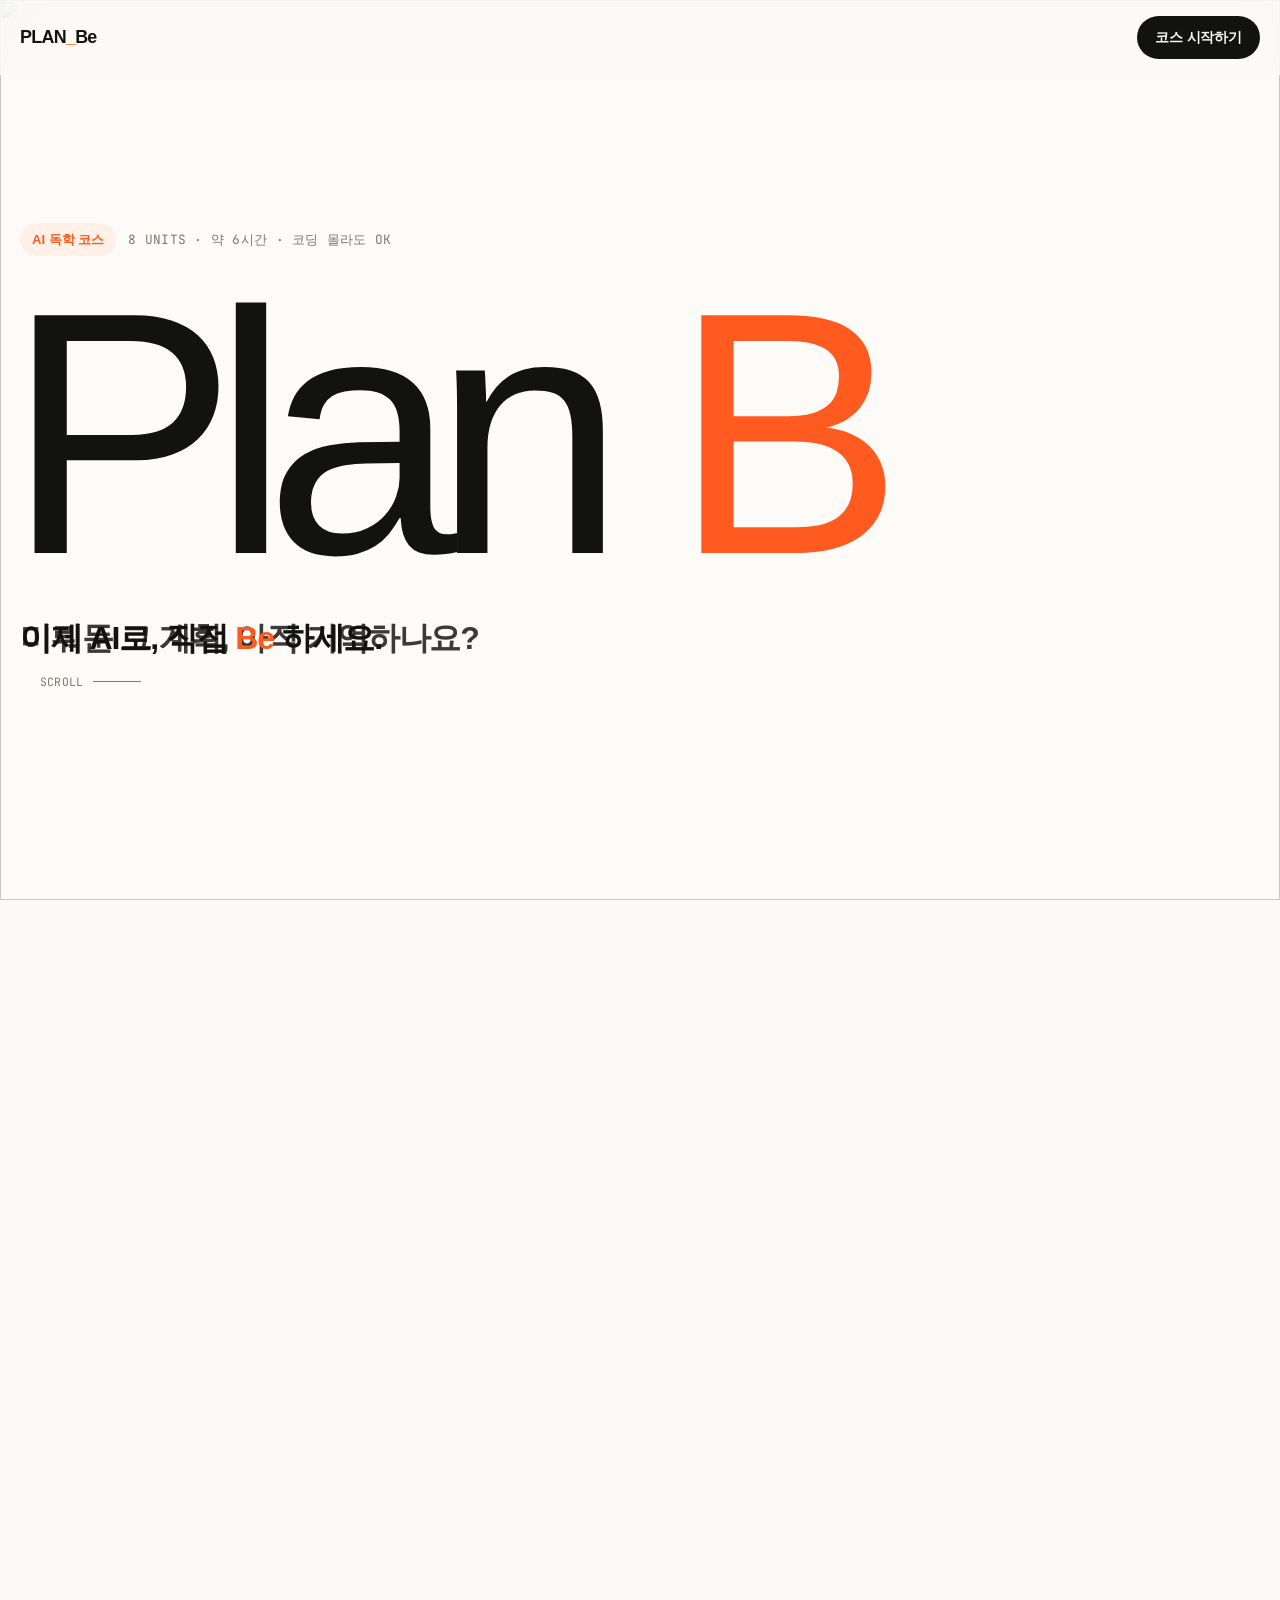
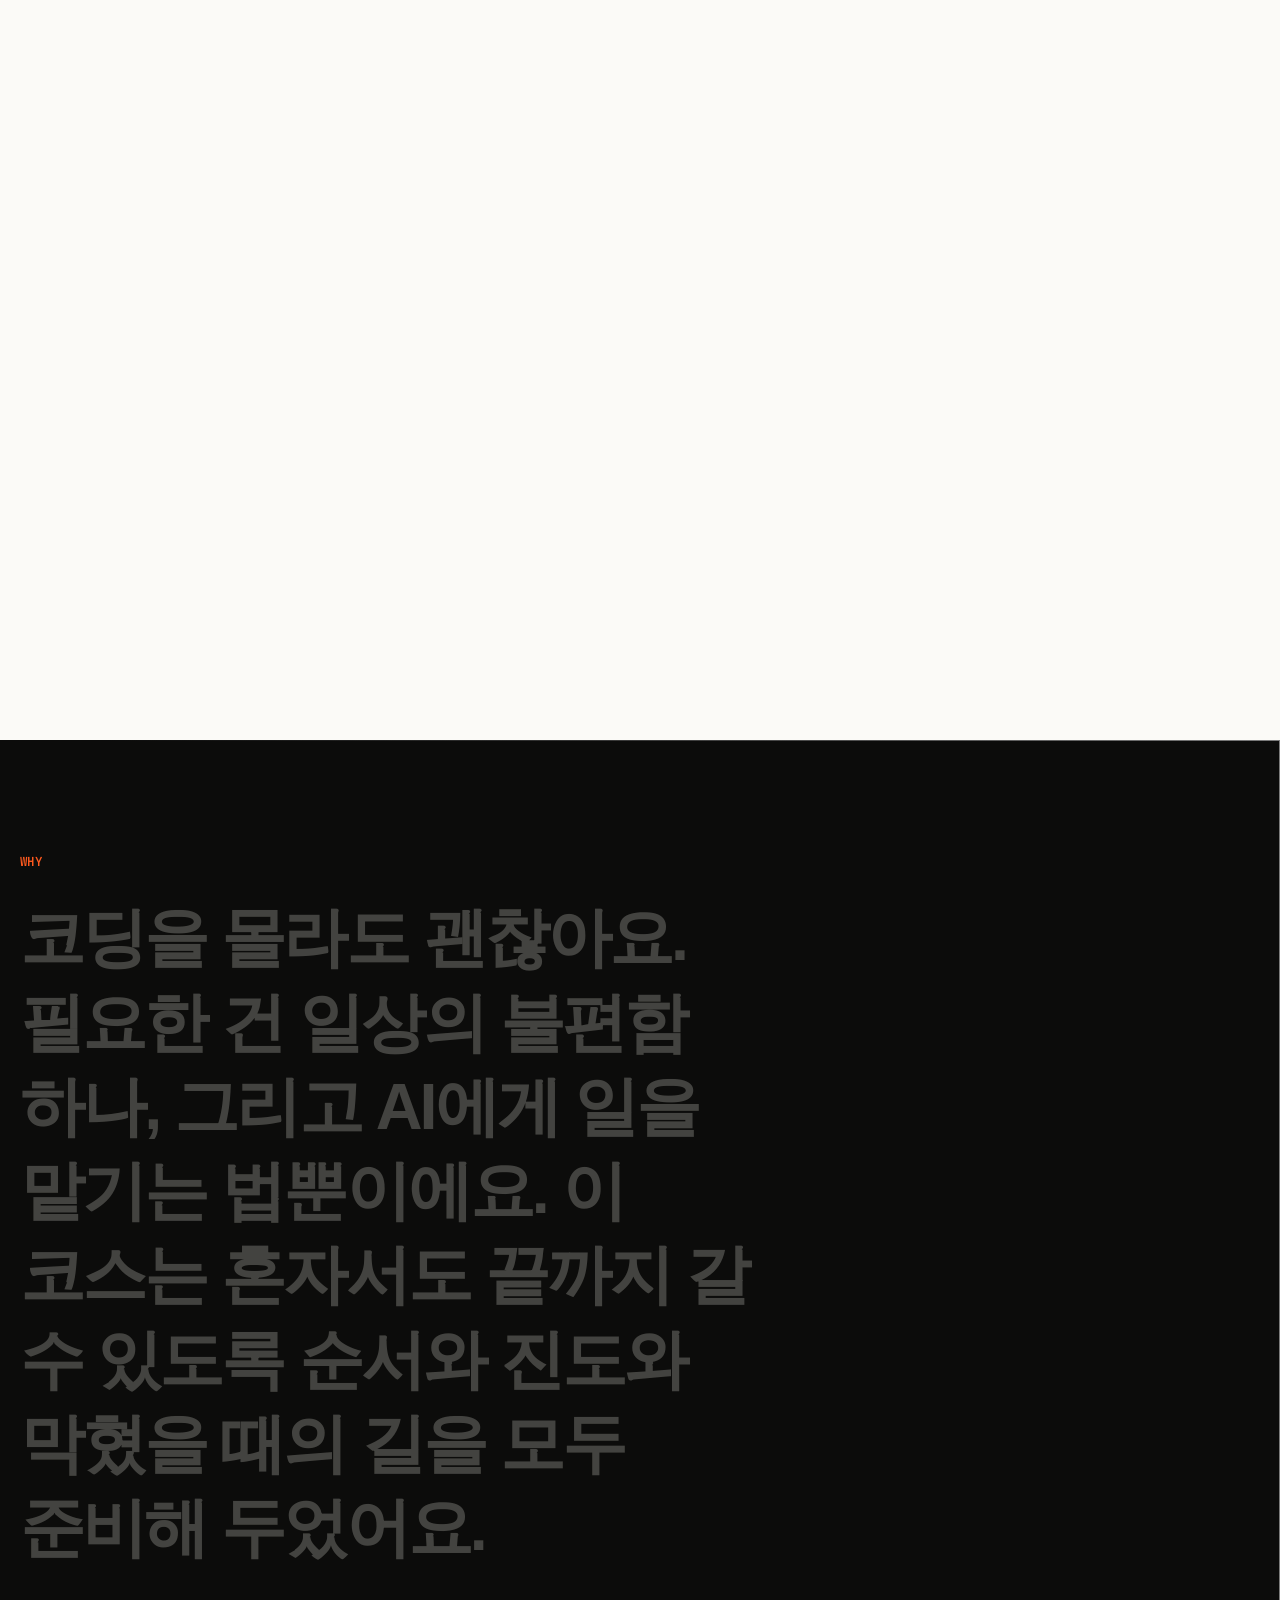
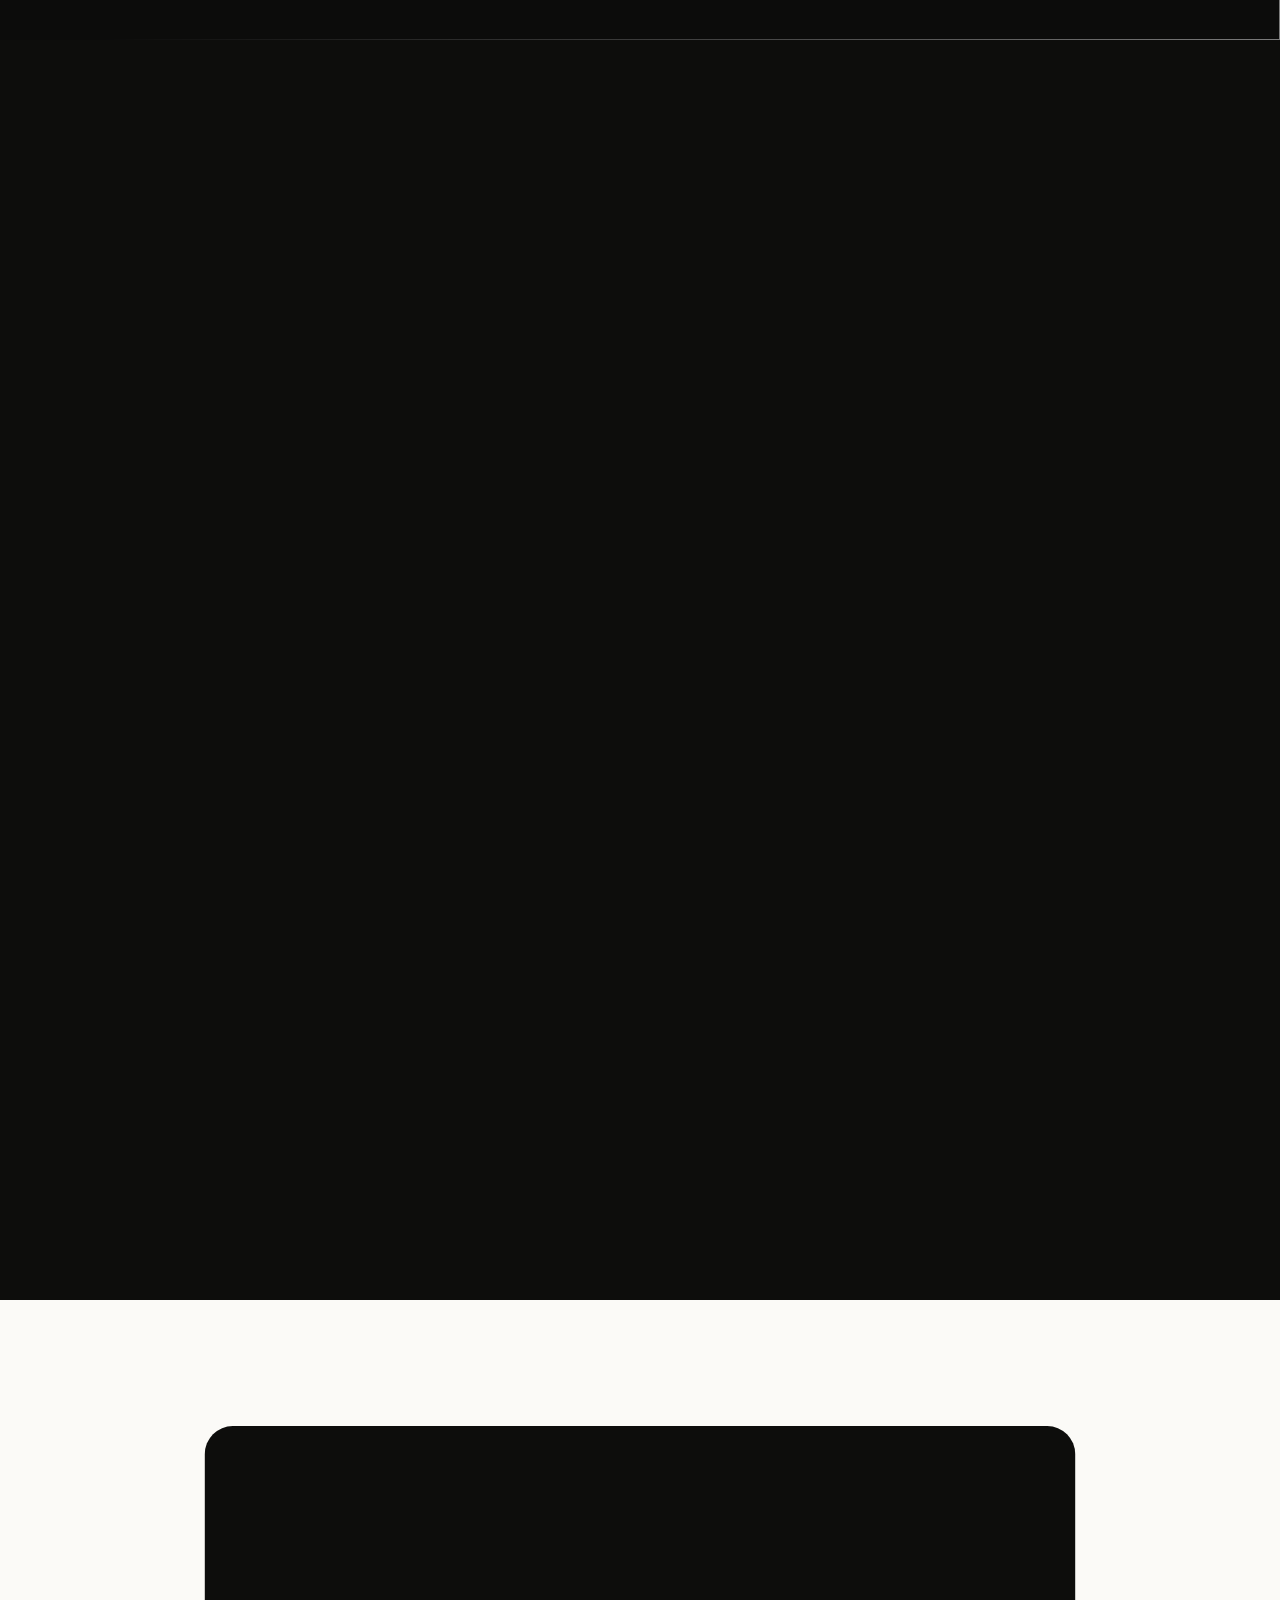
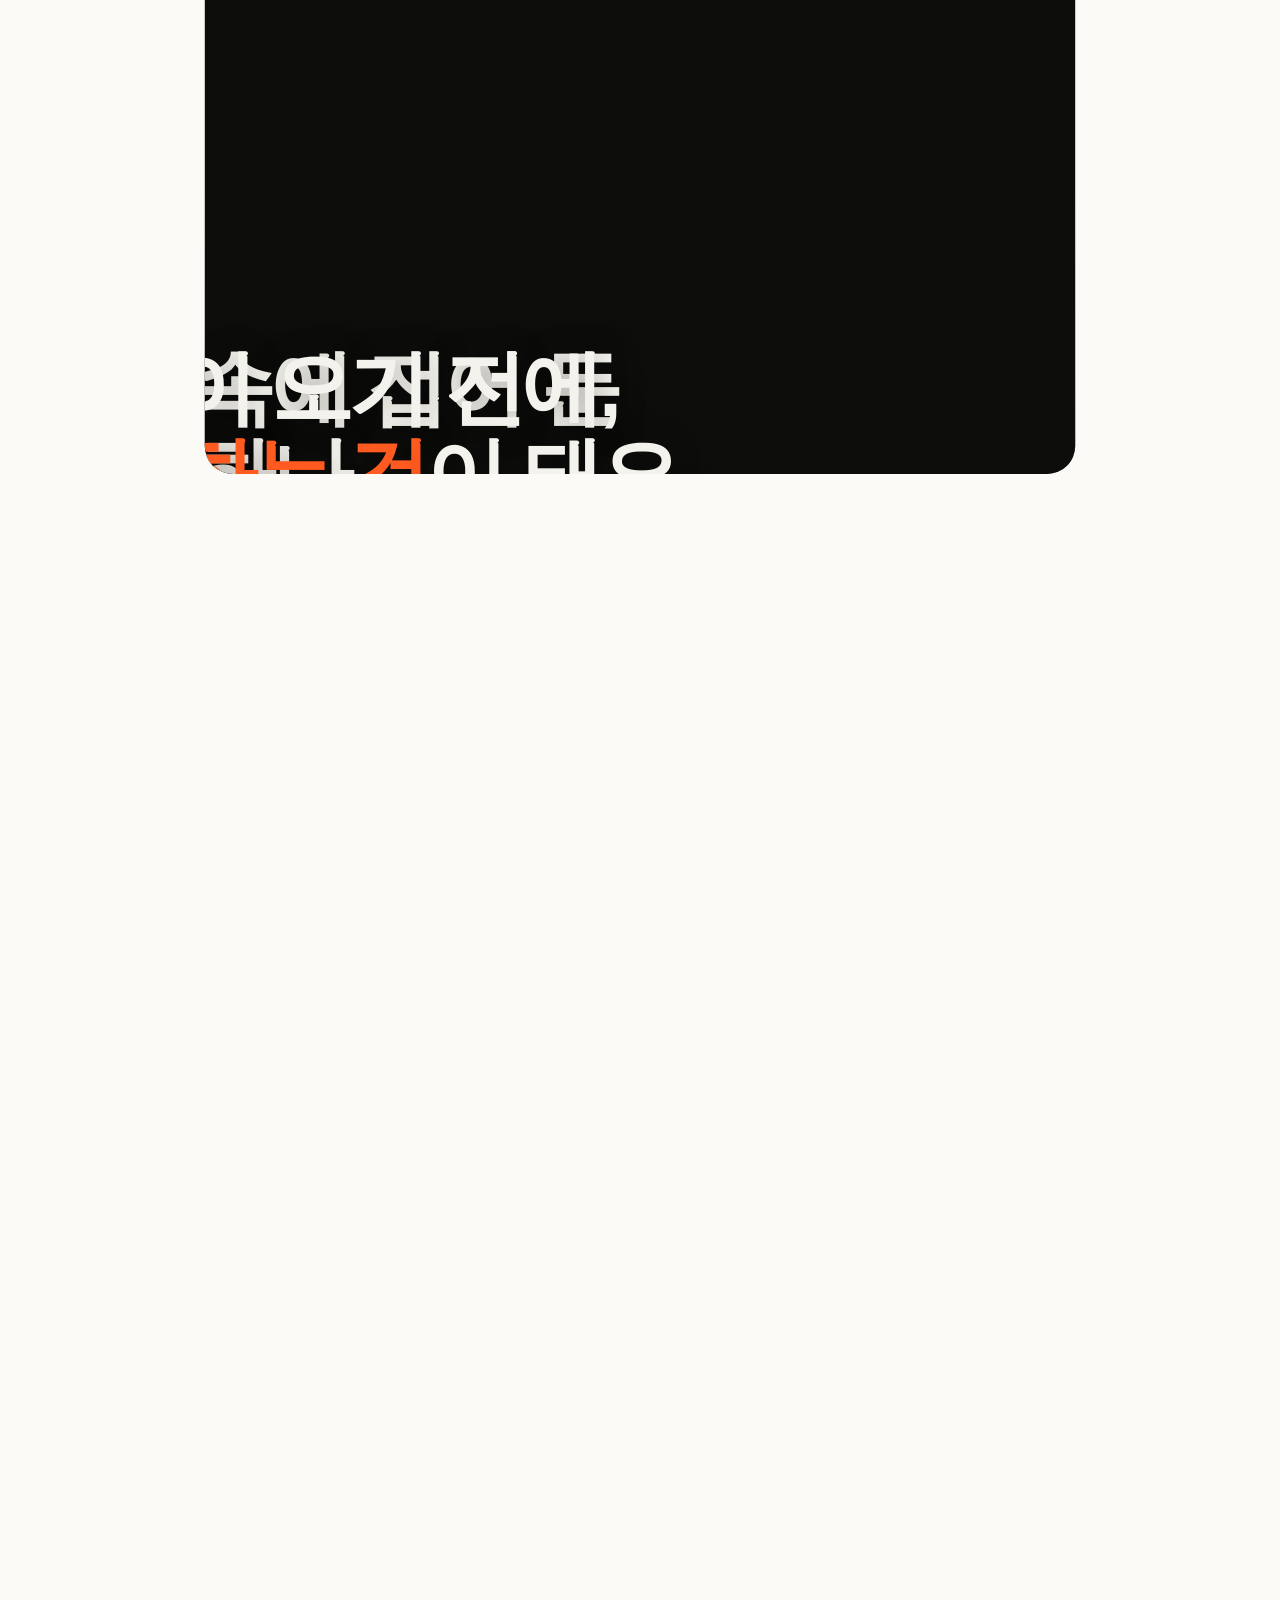
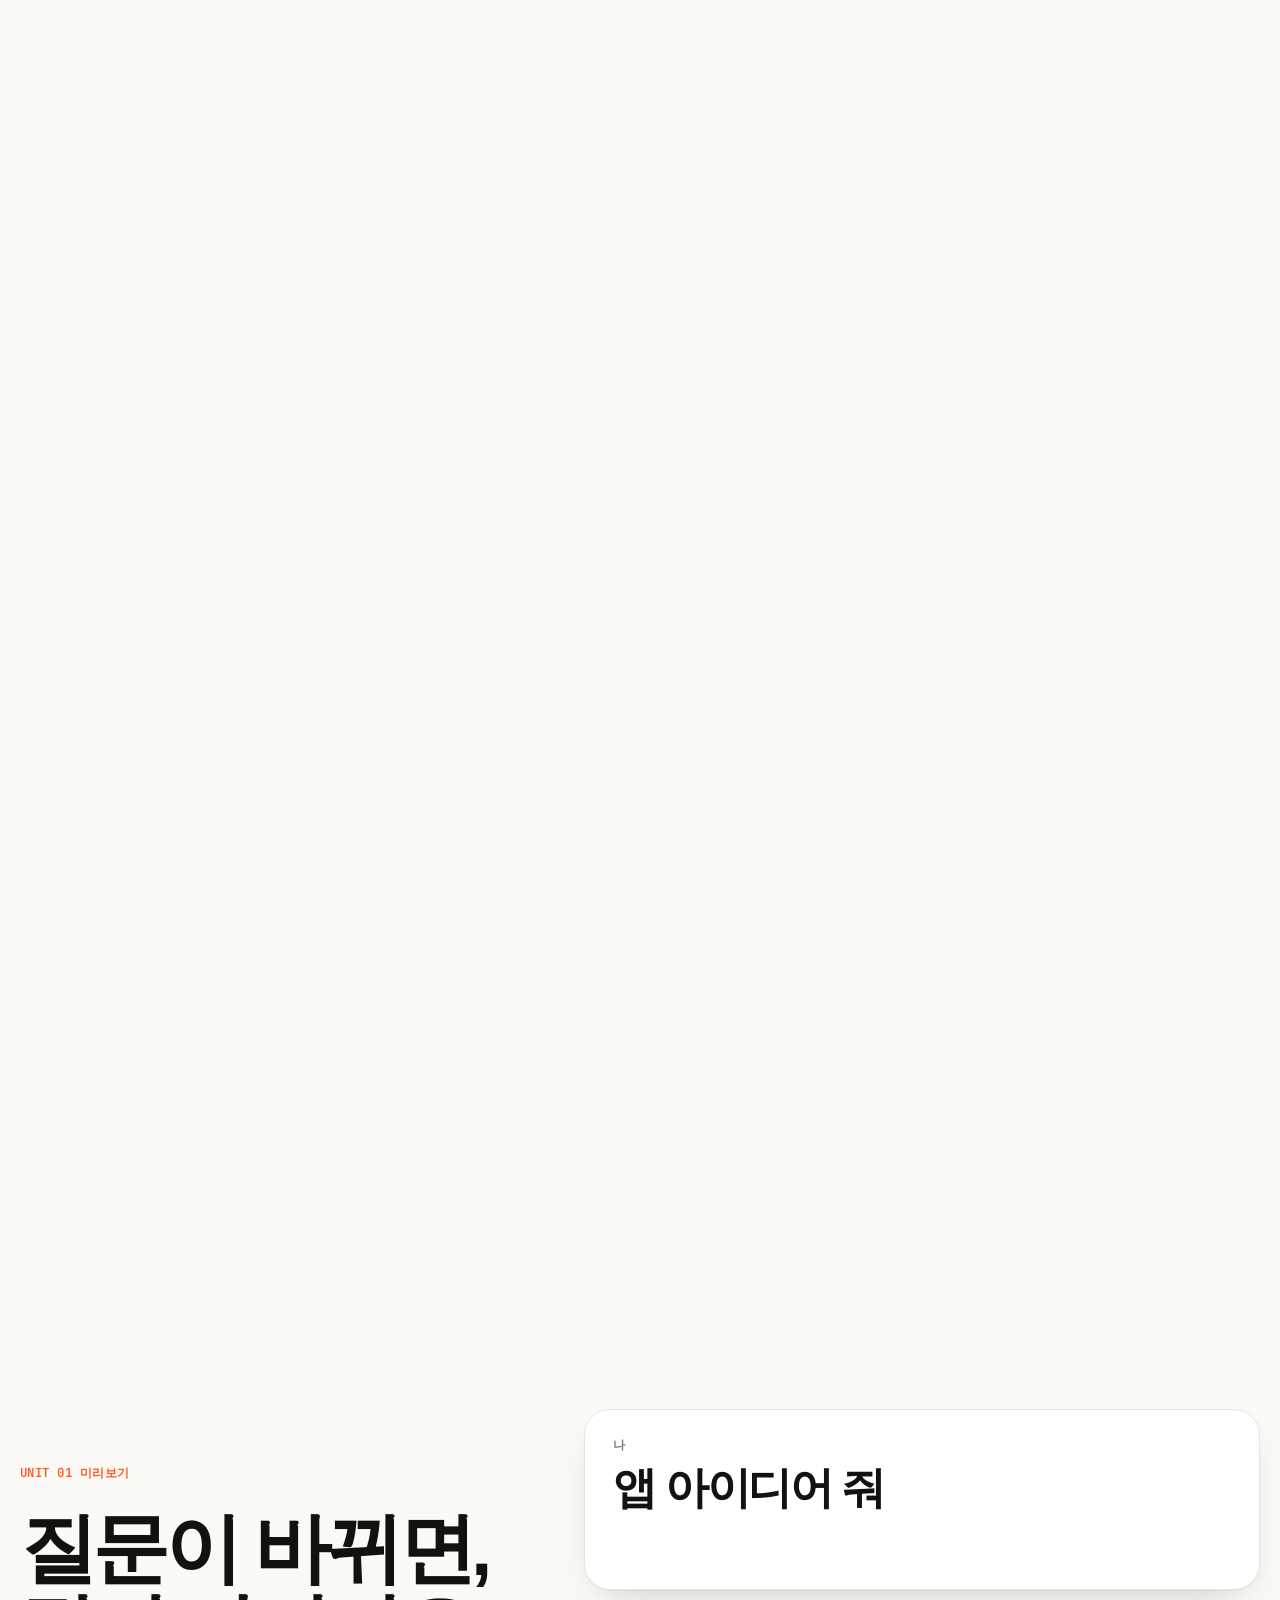
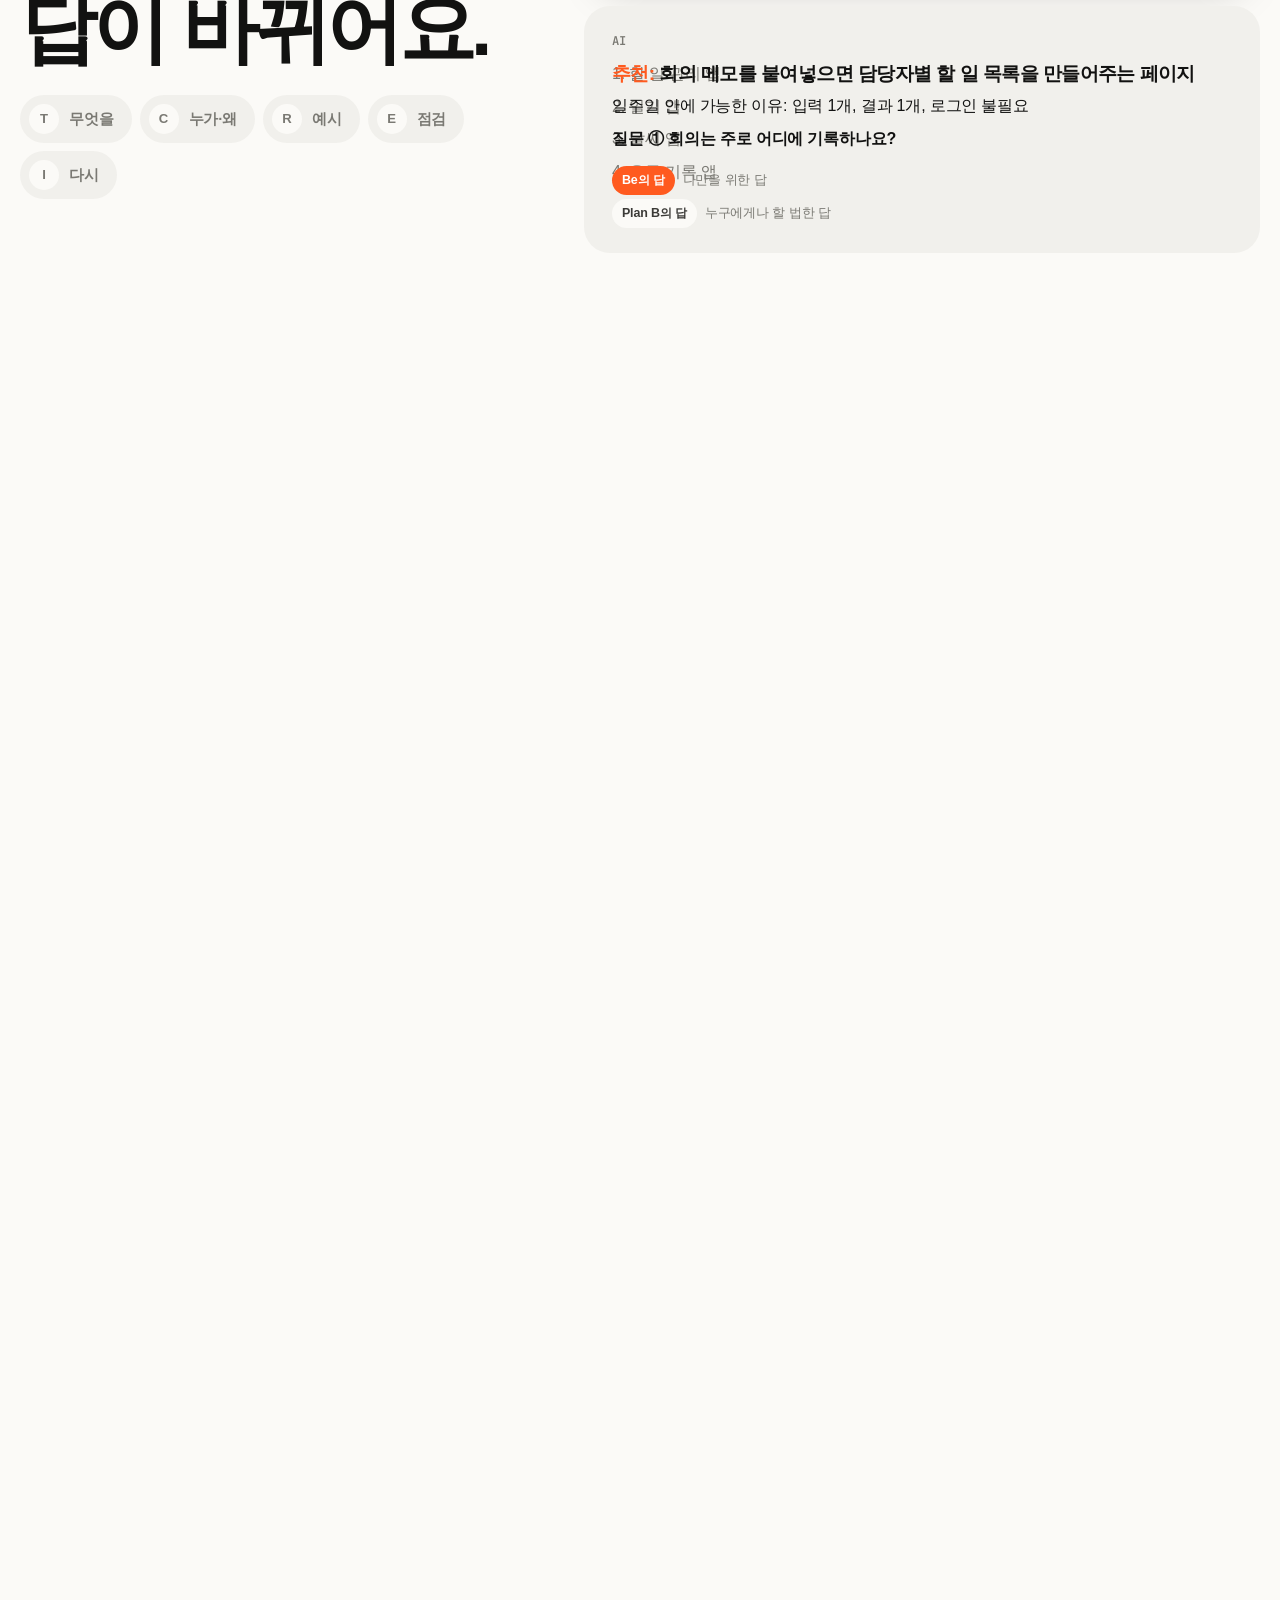
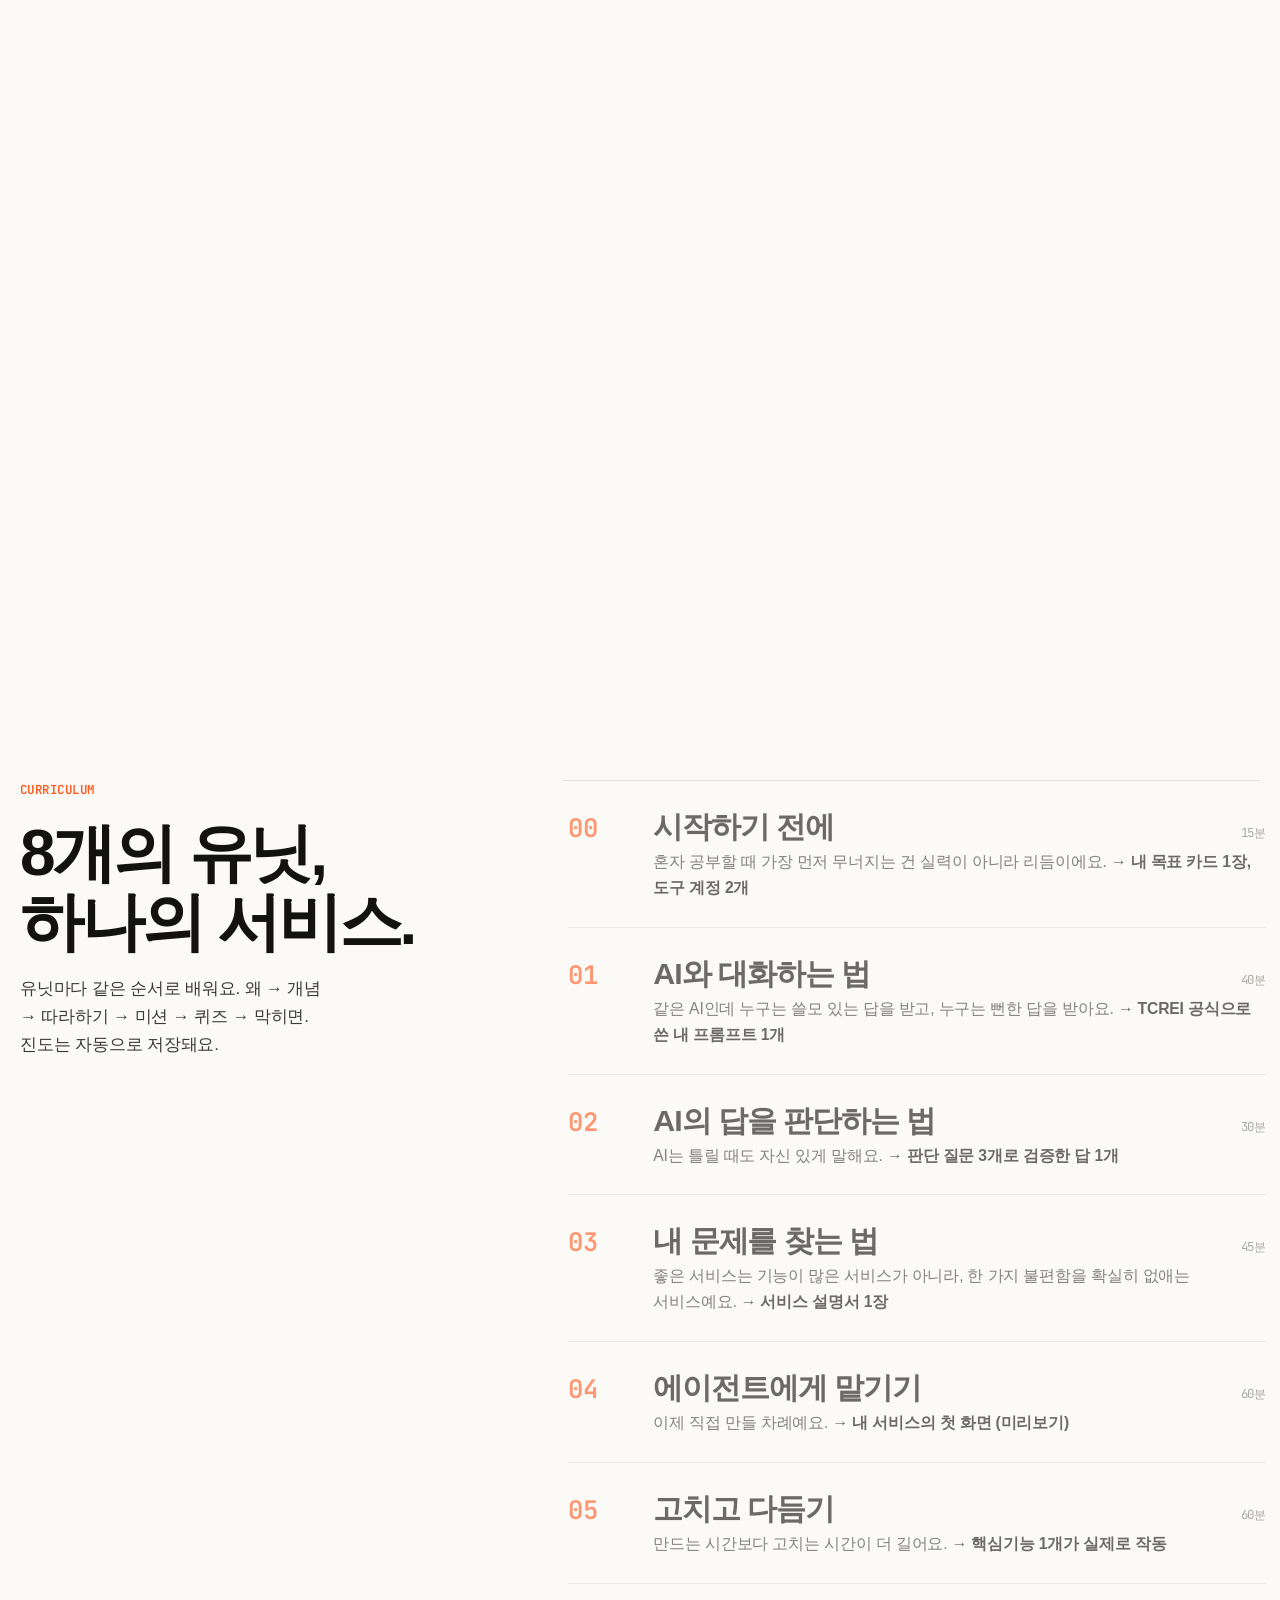
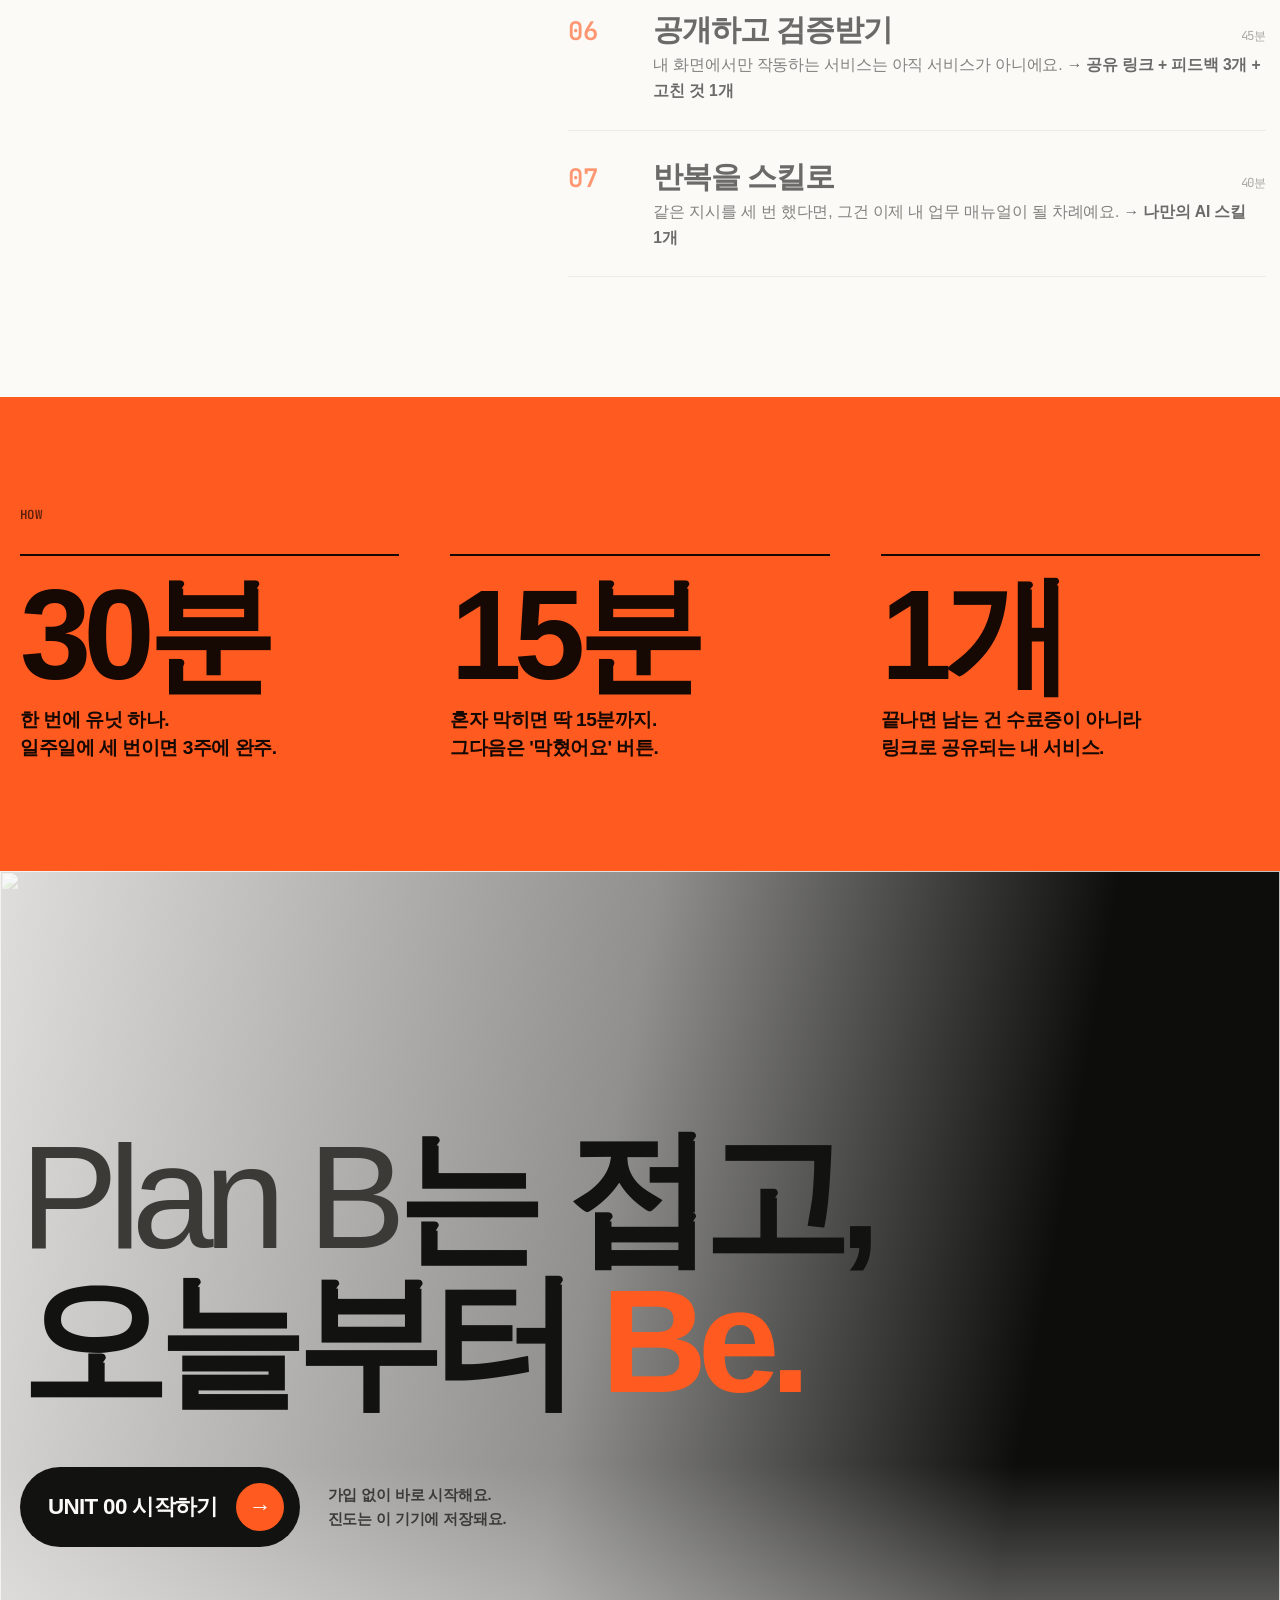
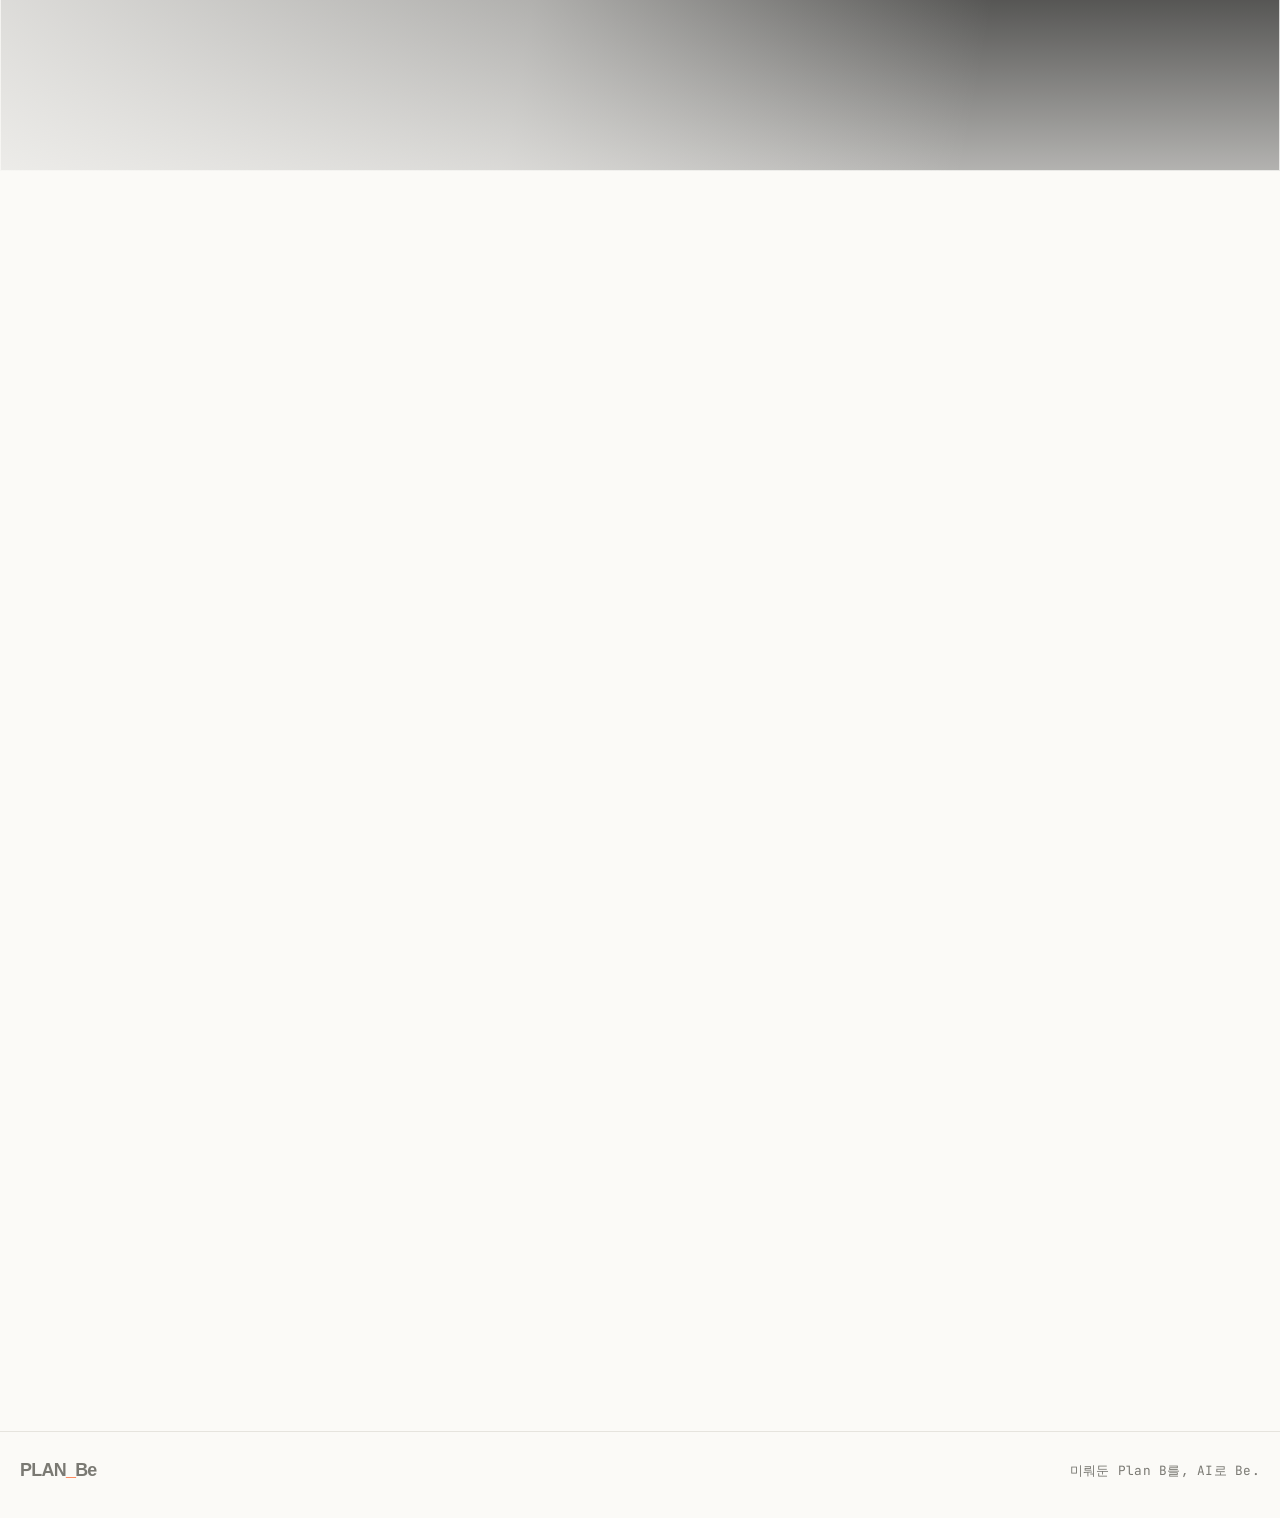
==== site/index.html @ 297bc5ac "Landing: hero film and smooth-scrubbing video encodes - Hero gets a sunlit-wall film that warms as "" ====
<!doctype html>
<html lang="ko">
<head>
<meta charset="utf-8">
<meta name="viewport" content="width=device-width, initial-scale=1, viewport-fit=cover">
<title>PLAN_Be 독학 코스</title>
<meta name="claude:viewport-fit-sides" content="cover">
<meta name="description" content="미뤄둔 Plan B를, AI로 Be. 코딩을 몰라도 혼자서 AI로 작동하는 서비스를 만들어 공개하는 8유닛 독학 코스.">
<link rel="preconnect" href="https://cdn.jsdelivr.net" crossorigin>
<link rel="stylesheet" href="https://cdn.jsdelivr.net/gh/orioncactus/pretendard@v1.3.9/dist/web/variable/pretendardvariable-dynamic-subset.min.css">
<link rel="stylesheet" href="https://fonts.googleapis.com/css2?family=JetBrains+Mono:wght@400;600&display=swap">
<link rel="stylesheet" href="assets/landing.css">
</head>
<body>
<header class="bar" id="bar">
  <a class="logo" href="./">PLAN<span>_</span>Be</a>
  <a class="bar-cta" href="study.html" data-start>코스 시작하기</a>
</header>

<main>
  <!-- 1. Plan B → Be. -->
  <section class="hero" id="hero" data-scene>
    <div class="sticky">
      <div class="film-media" data-film="hero" aria-hidden="true">
        <img class="still still-a" src="https://d8j0ntlcm91z4.cloudfront.net/user_38poQXCKBG2dDaVuvzqMwQnSxN6/hf_20261029_005350_5d41fbd7-090d-47c4-92c9-89b9be2c6464_min.webp" alt="" decoding="async">
        <img class="still still-b" src="https://d8j0ntlcm91z4.cloudfront.net/user_38poQXCKBG2dDaVuvzqMwQnSxN6/hf_20261029_005350_90ce645a-c83b-45b8-a0f5-1790fb15f0b3_min.webp" alt="" decoding="async">
        <video muted playsinline preload="none" data-src="https://d2ol7oe51mr4n9.cloudfront.net/user_38poQXCKBG2dDaVuvzqMwQnSxN6/fc542c03-a69e-42bb-a802-0b0f45f148bd.mp4"></video>
      </div>
      <p class="hero-top"><span class="pill">AI 독학 코스</span><span class="mono">8 UNITS · 약 6시간 · 코딩 몰라도 OK</span></p>
      <h1 class="word" aria-label="Plan B를 Be로">
        <span class="w-plan">Plan&nbsp;</span><span class="w-b">B</span><span class="w-e">e.</span>
      </h1>
      <div class="hero-sub">
        <p class="sub-a">미뤄둔 그 계획, 아직 기억하나요?</p>
        <p class="sub-b">이제 AI로, 직접 <b>Be</b> 하세요.</p>
      </div>
      <p class="scroll-cue mono" aria-hidden="true">SCROLL</p>
    </div>
  </section>

  <!-- 2. 선언 -->
  <section class="manifesto" data-scene data-dark>
    <div class="sticky">
      <div class="film-media" data-film="f1" aria-hidden="true">
        <img class="still still-a" src="https://d8j0ntlcm91z4.cloudfront.net/user_38poQXCKBG2dDaVuvzqMwQnSxN6/hf_20261029_003217_2d0b6795-e4f7-4cc0-960b-87c272775866_min.webp" alt="" loading="lazy" decoding="async">
        <img class="still still-b" src="https://d8j0ntlcm91z4.cloudfront.net/user_38poQXCKBG2dDaVuvzqMwQnSxN6/hf_20261029_003218_ef434244-e9ff-49a5-8490-af916531a15b_min.webp" alt="" loading="lazy" decoding="async">
        <video muted playsinline preload="none" data-src="https://d2ol7oe51mr4n9.cloudfront.net/user_38poQXCKBG2dDaVuvzqMwQnSxN6/3ad95128-05b4-4999-a56f-5a2808bbaa22.mp4"></video>
      </div>
      <p class="label mono">WHY</p>
      <p class="fill" data-fill>코딩을 몰라도 괜찮아요. 필요한 건 일상의 <em>불편함 하나</em>, 그리고 AI에게 <em>일을 맡기는 법</em>뿐이에요. 이 코스는 혼자서도 <em>끝까지</em> 갈 수 있도록 순서와 진도와 막혔을 때의 길을 모두 준비해 두었어요.</p>
    </div>
  </section>

  <!-- 3. 펼치다: 접힌 계획이 아침에 작동하는 것이 됨 -->
  <section class="film" data-scene data-dark>
    <div class="sticky">
      <div class="film-frame">
        <div class="film-media" data-film="f2" aria-hidden="true">
        <img class="still still-a" src="https://d8j0ntlcm91z4.cloudfront.net/user_38poQXCKBG2dDaVuvzqMwQnSxN6/hf_20261029_003219_5f961f80-802e-4ef4-ae50-849f914e50b1_min.webp" alt="" loading="lazy" decoding="async">
        <img class="still still-b" src="https://d8j0ntlcm91z4.cloudfront.net/user_38poQXCKBG2dDaVuvzqMwQnSxN6/hf_20261029_005351_c21e5ba3-98b2-4129-9430-ad81c77da24e_min.webp" alt="" loading="lazy" decoding="async">
        <video muted playsinline preload="none" data-src="https://d2ol7oe51mr4n9.cloudfront.net/user_38poQXCKBG2dDaVuvzqMwQnSxN6/786f1a7e-36ec-4188-a326-bcef69c61e8e.mp4"></video>
      </div>
        <div class="film-caps">
          <p class="cap" data-from="0.14" data-to="0.42">서랍 속에 접어 둔<br>계획 하나.</p>
          <p class="cap" data-from="0.42" data-to="0.7">AI와 함께<br>펼치면,</p>
          <p class="cap" data-from="0.7" data-to="1.01">아침이 오기 전에,<br><b>작동하는 것</b>이 돼요.</p>
        </div>
      </div>
    </div>
  </section>

  <!-- 4. 질문이 바뀌면 답이 바뀐다 -->
  <section class="demo" data-scene>
    <div class="sticky">
      <div class="demo-head">
        <p class="label mono">UNIT 01 미리보기</p>
        <h2>질문이 바뀌면,<br>답이 바뀌어요.</h2>
        <ol class="tcrei" aria-label="TCREI 공식">
          <li data-at="0.08"><b>T</b>무엇을</li>
          <li data-at="0.2"><b>C</b>누가·왜</li>
          <li data-at="0.32"><b>R</b>예시</li>
          <li data-at="0.44"><b>E</b>점검</li>
          <li data-at="0.56"><b>I</b>다시</li>
        </ol>
      </div>
      <div class="demo-cards">
        <div class="chat me">
          <p class="who mono">나</p>
          <p class="line base">앱 아이디어 줘</p>
          <p class="line add" data-at="0.08"><b>T</b> 내 불편함을 해결할 핵심기능 후보 5개를 표로</p>
          <p class="line add" data-at="0.2"><b>C</b> 나는 회의 끝나면 할 일이 헷갈리는 팀장이고, 코딩 없이 혼자 만들어야 해</p>
          <p class="line add" data-at="0.32"><b>R</b> 메모 앱처럼 단순했으면 좋겠어</p>
          <p class="line add" data-at="0.44"><b>E</b> 이 중 일주일 안에 만들 수 있는 건?</p>
          <p class="line add" data-at="0.56"><b>I</b> 가장 작은 1개로 좁히고 나에게 질문 3개를 해줘</p>
        </div>
        <div class="chat ai">
          <p class="who mono">AI</p>
          <div class="ans vague">
            <p>1. 할 일 관리 앱</p><p>2. 일기 앱</p><p>3. 날씨 앱</p><p>4. 운동 기록 앱</p><p class="note"><span>Plan B의 답</span> 누구에게나 할 법한 답</p>
          </div>
          <div class="ans sharp">
            <p><b>추천:</b> 회의 메모를 붙여넣으면 담당자별 할 일 목록을 만들어주는 페이지</p>
            <p>일주일 안에 가능한 이유: 입력 1개, 결과 1개, 로그인 불필요</p>
            <p class="q">질문 ① 회의는 주로 어디에 기록하나요?</p>
            <p class="note"><span>Be의 답</span> 나만을 위한 답</p>
          </div>
        </div>
      </div>
    </div>
  </section>

  <!-- 5. 코스 지도 -->
  <section class="course" id="course">
    <div class="course-head">
      <p class="label mono">CURRICULUM</p>
      <h2>8개의 유닛,<br>하나의 서비스.</h2>
      <p class="course-sub">유닛마다 같은 순서로 배워요. 왜 → 개념 → 따라하기 → 미션 → 퀴즈 → 막히면. 진도는 자동으로 저장돼요.</p>
    </div>
    <ol class="units" id="units"></ol>
  </section>

  <!-- 6. 약속 -->
  <section class="promise">
    <p class="label mono">HOW</p>
    <div class="promise-grid">
      <div><b>30분</b><span>한 번에 유닛 하나.<br>일주일에 세 번이면 3주에 완주.</span></div>
      <div><b>15분</b><span>혼자 막히면 딱 15분까지.<br>그다음은 '막혔어요' 버튼.</span></div>
      <div><b>1개</b><span>끝나면 남는 건 수료증이 아니라<br>링크로 공유되는 내 서비스.</span></div>
    </div>
  </section>

  <!-- 7. 시작: 창밖으로 -->
  <section class="start" data-scene>
    <div class="sticky">
      <div class="film-media" data-film="f3" aria-hidden="true">
        <img class="still still-a" src="https://d8j0ntlcm91z4.cloudfront.net/user_38poQXCKBG2dDaVuvzqMwQnSxN6/hf_20261029_003218_7ef0f810-1100-493f-acc1-47b2776e58fb_min.webp" alt="" loading="lazy" decoding="async">
        <img class="still still-b" src="https://d8j0ntlcm91z4.cloudfront.net/user_38poQXCKBG2dDaVuvzqMwQnSxN6/hf_20261029_003217_f320755e-b623-4604-a92d-474b2e5ea001_min.webp" alt="" loading="lazy" decoding="async">
        <video muted playsinline preload="none" data-src="https://d2ol7oe51mr4n9.cloudfront.net/user_38poQXCKBG2dDaVuvzqMwQnSxN6/f4d8b95f-7588-4827-8c11-b05d677d1141.mp4"></video>
      </div>
      <div class="start-body">
        <h2 class="start-title" aria-label="Plan B는 접고, 오늘부터 Be."><s>Plan B</s>는 접고,<br>오늘부터 <span>Be.</span></h2>
        <div class="start-row">
          <a class="start-btn" href="study.html#u0" data-start-big><span data-start-label>UNIT 00 시작하기</span><i aria-hidden="true">→</i></a>
          <p class="start-note">가입 없이 바로 시작해요.<br>진도는 이 기기에 저장돼요.</p>
        </div>
      </div>
    </div>
  </section>
</main>

<footer class="foot">
  <span class="logo">PLAN<span>_</span>Be</span>
  <span class="mono">미뤄둔 Plan B를, AI로 Be.</span>
</footer>
<script src="assets/content.js"></script>
<script src="assets/landing.js"></script>
</body>
</html>
---- site/assets/landing.css ----
/*
 * 랜딩: "Plan B → Be." 한 장면으로 각인시키는 스크롤 타이포그래피.
 * 레이아웃: 화면에 고정되는 장면 3개(히어로 · 선언 · 질문 데모) → 코스 지도 → 약속 → 시작.
 * 색: 학습 화면과 같은 체계. 포인트는 감귤 오렌지 하나, 장면 사이를 먹색 반전으로 끊음.
 */
:root {
  --bg: #fbfaf7;
  --surface: #ffffff;
  --sunken: #f1f0ec;
  --ink: #121211;
  --ink-2: #3b3a37;
  --muted: #7a7973;
  --line: #e6e4de;
  --ghost: #d9d7d0;
  --accent: #ff5a1f;
  --accent-ink: #ffffff;
  --accent-soft: #fff0e8;
  --font: "Pretendard Variable", Pretendard, -apple-system, BlinkMacSystemFont, "Apple SD Gothic Neo", "Malgun Gothic", "Noto Sans KR", sans-serif;
  --mono: "JetBrains Mono", "SFMono-Regular", Menlo, monospace;
  --film: #0d0d0c;
  --hero-veil: 12%;
  --film-text: #f4f2ec;
  --pad: max(20px, env(safe-area-inset-left, 0px));
  --pad-r: max(20px, env(safe-area-inset-right, 0px));
}
@media (prefers-color-scheme: dark) {
  :root:not([data-theme="light"]) {
    --bg: #0f0f0e;
    --surface: #181817;
    --sunken: #1f1f1d;
    --ink: #f2f1ec;
    --ink-2: #cfcdc6;
    --muted: #8f8d86;
    --line: #2a2a27;
    --ghost: #3a3a36;
    --accent: #ff6a32;
    --accent-ink: #160803;
    --accent-soft: #2b1710;
    --hero-veil: 86%;
    color-scheme: dark;
  }
}
:root[data-theme="dark"] {
  --bg: #0f0f0e;
  --surface: #181817;
  --sunken: #1f1f1d;
  --ink: #f2f1ec;
  --ink-2: #cfcdc6;
  --muted: #8f8d86;
  --line: #2a2a27;
  --ghost: #3a3a36;
  --accent: #ff6a32;
  --accent-ink: #160803;
  --accent-soft: #2b1710;
  --hero-veil: 86%;
  color-scheme: dark;
}

* { box-sizing: border-box; }
html { overflow-x: clip; -webkit-text-size-adjust: 100%; }
body { margin: 0; background: var(--bg); color: var(--ink); font-family: var(--font); font-size: 17px; line-height: 1.65; letter-spacing: -0.01em; word-break: keep-all; overflow-x: clip; -webkit-font-smoothing: antialiased; }
h1, h2, h3, p { margin: 0; }
a { color: inherit; }
:focus-visible { outline: 2px solid var(--accent); outline-offset: 3px; border-radius: 6px; }
::selection { background: var(--accent); color: var(--accent-ink); }
.mono { font-family: var(--mono); letter-spacing: 0.02em; }
.label { font-family: var(--mono); font-size: 0.78rem; font-weight: 600; color: var(--accent); letter-spacing: 0.04em; }

/* 상단 바 */
.bar {
  position: fixed;
  inset: 0 0 auto;
  z-index: 10;
  display: flex;
  align-items: center;
  justify-content: space-between;
  padding: calc(16px + env(safe-area-inset-top, 0px)) var(--pad-r) 16px var(--pad);
  color: var(--ink);
  background: color-mix(in srgb, var(--bg) 84%, transparent);
  -webkit-backdrop-filter: blur(14px);
  backdrop-filter: blur(14px);
  transition: color 0.3s, background 0.3s;
}
.bar.invert { color: var(--bg); background: color-mix(in srgb, var(--ink) 84%, transparent); }
.logo { font-weight: 860; font-size: 1.12rem; letter-spacing: -0.04em; text-decoration: none; }
.logo span { color: var(--accent); }
.bar-cta { font-size: 0.88rem; font-weight: 700; text-decoration: none; padding: 10px 18px; border-radius: 99px; color: var(--bg); background: var(--ink); min-height: 40px; display: inline-flex; align-items: center; transition: transform 0.2s, background 0.3s, color 0.3s; }
.bar.invert .bar-cta { color: var(--ink); background: var(--bg); }
.bar-cta:hover { transform: translateY(-1px); }

/* 장면 공통 */
[data-scene] { position: relative; }
.sticky {
  position: sticky;
  top: 0;
  height: 100vh;
  height: 100svh;
  overflow: hidden;
  display: grid;
  align-content: center;
  padding: 90px var(--pad-r) 48px var(--pad);
}

/* 1. Plan B → Be. */
.hero { height: 260vh; }
.hero .sticky { gap: clamp(20px, 3vw, 36px); }
.hero .sticky > :not(.film-media) { position: relative; z-index: 1; }
.hero .film-media { background: var(--bg); }
.hero .film-media .still, .hero .film-media video { object-position: 68% 50%; }
.hero .film-media::after { content: ""; position: absolute; inset: 0; background: color-mix(in srgb, var(--bg) var(--hero-veil), transparent); }
.hero-top { display: flex; align-items: center; gap: 12px; flex-wrap: wrap; font-size: 0.8rem; color: var(--muted); }
.pill { font-family: var(--font); font-weight: 700; font-size: 0.82rem; padding: 6px 12px; border-radius: 99px; background: var(--accent-soft); color: var(--accent); letter-spacing: 0; }
.word {
  font-weight: calc(300 + var(--weigh, 0) * 600);
  font-size: clamp(6rem, 27vw, 26rem);
  line-height: 0.82;
  letter-spacing: -0.07em;
  white-space: nowrap;
  margin-left: -0.04em;
  display: flex;
  align-items: baseline;
  animation: rise 1.1s cubic-bezier(0.2, 0.8, 0.2, 1) both;
}
@keyframes rise { from { transform: translateY(0.12em); opacity: 0.1; } }
.w-plan {
  position: relative;
  display: inline-block;
  overflow: hidden;
  max-width: calc((1 - var(--collapse, 0)) * 3.2em);
  opacity: calc(1 - var(--collapse, 0) * 0.85);
}
.w-plan::after {
  content: "";
  position: absolute;
  left: 0;
  top: 52%;
  height: 0.07em;
  width: calc(var(--strike, 0) * 82%);
  background: var(--accent);
  border-radius: 99px;
  transform: rotate(-4deg);
  transform-origin: left;
}
.w-b { color: var(--accent); display: inline-block; }
.w-e {
  display: inline-block;
  overflow: hidden;
  max-width: calc(var(--reveal, 0) * 1.6em);
  clip-path: inset(0 calc((1 - var(--reveal, 0)) * 100%) 0 0);
}
.hero-sub { display: grid; font-size: clamp(1.25rem, 2.6vw, 2rem); font-weight: 650; letter-spacing: -0.035em; }
.hero-sub p { grid-area: 1 / 1; }
.sub-a { opacity: calc(1 - var(--collapse, 0) * 1.4); transform: translateY(calc(var(--collapse, 0) * -16px)); color: var(--ink-2); }
.sub-b { opacity: calc(var(--reveal, 0) * 1.3 - 0.3); transform: translateY(calc((1 - var(--reveal, 0)) * 16px)); }
.sub-b b { color: var(--accent); }
.scroll-cue { position: absolute; left: var(--pad); bottom: 28px; font-size: 0.72rem; color: var(--muted); opacity: calc(1 - var(--p, 0) * 4); display: flex; align-items: center; gap: 10px; }
.scroll-cue::after { content: ""; width: 48px; height: 1px; background: currentColor; transform-origin: left; animation: cue 1.8s ease-in-out infinite; }
@keyframes cue { 0% { transform: scaleX(0); } 60% { transform: scaleX(1); } 100% { transform: scaleX(1); opacity: 0; } }
@media (max-width: 600px) { .word { font-size: 30vw; } }

/* 2. 선언 (먹 반전) */
.manifesto { height: 240vh; background: var(--film); color: var(--film-text); }
.manifesto .sticky > :not(.film-media) { position: relative; z-index: 1; }
.manifesto .sticky { gap: 24px; }
.fill {
  max-width: 21ch;
  font-size: clamp(1.9rem, min(5.2vw, 7.2vh), 4.6rem);
  font-weight: 720;
  line-height: 1.3;
  letter-spacing: -0.045em;
}
.fill .w { color: color-mix(in srgb, var(--film-text) 24%, transparent); transition: color 0.2s; }
.fill .w.on { color: var(--film-text); }
.fill em { font-style: normal; }
.fill em .w.on { color: var(--accent); }


/* 스크롤 필름: 스크롤 진행률 = 영상 재생 위치. 영상 전에는 시작·끝 사진을 겹쳐 보여 줌 */
.film-media { position: absolute; inset: 0; overflow: hidden; background: var(--film); }
.film-media .still, .film-media video { position: absolute; inset: 0; width: 100%; height: 100%; object-fit: cover; }
.film-media .still-b { opacity: var(--fp, 0); }
.film-media video { opacity: 0; transition: opacity 0.6s; }
.film-media.ready video { opacity: 1; }
.manifesto .film-media { opacity: 0.62; }
.manifesto .film-media::after { content: ""; position: absolute; inset: 0; background: linear-gradient(90deg, var(--film) 8%, color-mix(in srgb, var(--film) 55%, transparent) 52%, transparent 100%); }
@media (max-width: 760px) { .manifesto .film-media::after { background: color-mix(in srgb, var(--film) 62%, transparent); } }

/* 펼치다: 작은 카드가 화면을 채움 */
.film { height: 340vh; background: var(--bg); }
.film .sticky { padding: 0; display: block; }
.film-frame { position: absolute; inset: 0; clip-path: inset(var(--inset-y, 14%) var(--inset-x, 16%) round var(--round, 28px)); }
.film-frame .film-media { transform: scale(var(--zoom, 1.08)); }
.film-frame::after { content: ""; position: absolute; inset: 0; background: linear-gradient(0deg, color-mix(in srgb, var(--film) 72%, transparent) 0%, transparent 46%); pointer-events: none; }
.film-caps { position: absolute; left: var(--pad); right: var(--pad-r); bottom: clamp(40px, 9vh, 96px); z-index: 1; display: grid; color: var(--film-text); }
.cap { grid-area: 1 / 1; font-size: clamp(2.2rem, 6.4vw, 6rem); font-weight: 820; line-height: 1.06; letter-spacing: -0.055em; opacity: 0; transform: translateY(24px); transition: opacity 0.5s, transform 0.6s cubic-bezier(0.2, 0.8, 0.2, 1); text-shadow: 0 2px 30px rgba(0, 0, 0, 0.35); }
.cap.on { opacity: 1; transform: none; }
.cap b { color: var(--accent); font-weight: inherit; }

/* 3. 질문 데모 */
.demo { height: 300vh; }
.demo .sticky { grid-template-columns: minmax(0, 0.85fr) minmax(0, 1.15fr); gap: clamp(28px, 5vw, 88px); align-items: center; }
.demo-head { display: grid; gap: 26px; }
.demo-head h2 { font-size: clamp(2.2rem, min(6vw, 9vh), 5.6rem); font-weight: 840; line-height: 1.04; letter-spacing: -0.06em; }
.tcrei { list-style: none; margin: 0; padding: 0; display: flex; gap: 8px; flex-wrap: wrap; }
.tcrei li { display: inline-flex; align-items: center; gap: 10px; padding: 9px 18px 9px 9px; border-radius: 99px; background: var(--sunken); color: var(--muted); font-weight: 680; font-size: clamp(0.92rem, 1.1vw, 1.08rem); transition: background 0.3s, color 0.3s, transform 0.3s; }
.tcrei b { width: 30px; height: 30px; border-radius: 50%; display: grid; place-items: center; background: var(--bg); font-size: 0.82rem; }
.tcrei li.on { background: var(--ink); color: var(--bg); transform: translateY(-2px); }
.tcrei li.on b { background: var(--accent); color: var(--accent-ink); }
.demo-cards { display: grid; gap: 16px; font-size: clamp(1rem, 1.25vw, 1.22rem); }
.chat { border-radius: 26px; padding: clamp(18px, 2vw, 30px) clamp(20px, 2.2vw, 34px); display: grid; gap: 10px; }
.chat .who { font-size: 0.76rem; font-weight: 600; color: var(--muted); }
.chat.me { background: var(--surface); border: 1px solid var(--line); box-shadow: 0 1px 2px rgba(0, 0, 0, 0.04), 0 16px 40px -20px rgba(0, 0, 0, 0.25); }
.chat.me .base { font-size: clamp(1.8rem, 3.4vw, 3rem); font-weight: 800; letter-spacing: -0.05em; line-height: 1.1; transition: color 0.35s, font-size 0.45s cubic-bezier(0.2, 0.8, 0.2, 1); }
.demo.started .chat.me .base { color: var(--muted); text-decoration: line-through; text-decoration-color: var(--accent); text-decoration-thickness: 2px; font-weight: 600; font-size: 1em; letter-spacing: -0.02em; }
.line.add { max-height: 0; opacity: 0; overflow: hidden; transform: translateY(8px); transition: max-height 0.45s, opacity 0.35s, transform 0.35s; font-weight: 650; letter-spacing: -0.02em; line-height: 1.45; }
.line.add.on { max-height: 5em; opacity: 1; transform: none; }
.line.add b { display: inline-grid; place-items: center; width: 1.45em; height: 1.45em; border-radius: 7px; background: var(--accent); color: var(--accent-ink); font-size: 0.75rem; margin-right: 8px; vertical-align: 1px; }
.chat.ai { background: var(--sunken); }
.chat.ai .who { grid-area: 1 / 1; }
.ans { grid-area: 2 / 1; display: grid; gap: 6px; align-content: start; transition: opacity 0.4s, transform 0.4s; }
.ans .note { font-size: 0.84rem; color: var(--muted); margin-top: 8px; display: flex; align-items: center; gap: 8px; flex-wrap: wrap; }
.ans .note span { font-weight: 800; font-size: 0.78rem; padding: 4px 10px; border-radius: 99px; background: var(--bg); color: var(--ink-2); }
.ans.sharp .note span { background: var(--accent); color: var(--accent-ink); }
.ans.vague { color: var(--muted); }
.ans.sharp { opacity: 0; transform: translateY(8px); }
.ans.sharp p:first-child { font-size: 1.2em; font-weight: 750; letter-spacing: -0.03em; line-height: 1.35; }
.ans.sharp b { color: var(--accent); }
.ans.sharp .q { font-weight: 700; }
.demo.sharp .ans.vague { opacity: 0; transform: translateY(-8px); }
.demo.sharp .ans.sharp { opacity: 1; transform: none; }
@media (max-width: 860px) {
  .demo { height: 360vh; }
  .demo .sticky { grid-template-columns: 1fr; align-content: start; padding-top: 84px; gap: 18px; }
  .demo-head { gap: 14px; }
  .demo-head h2 br { display: none; }
  .demo-head h2 { font-size: clamp(1.9rem, 8vw, 2.6rem); }
  .tcrei li { padding: 6px 12px 6px 6px; font-size: 0.86rem; }
  .tcrei b { width: 26px; height: 26px; }
  .demo-cards { font-size: 0.95rem; gap: 12px; }
  .chat { padding: 14px 16px; border-radius: 20px; gap: 6px; }
  .chat.me .base { font-size: 1.6rem; }
}

/* 4. 코스 지도 */
.course { display: grid; grid-template-columns: minmax(0, 0.8fr) minmax(0, 1.2fr); gap: clamp(28px, 6vw, 96px); padding: 120px var(--pad-r) 120px var(--pad); }
.course-head { position: sticky; top: 110px; align-self: start; display: grid; gap: 18px; }
.course-head h2 { font-size: clamp(2.2rem, 5vw, 4.2rem); font-weight: 830; line-height: 1.08; letter-spacing: -0.05em; }
.course-sub { color: var(--ink-2); max-width: 32ch; }
.units { list-style: none; margin: 0; padding: 0; display: grid; border-top: 1px solid var(--line); }
.unit {
  display: grid;
  grid-template-columns: 4.2rem minmax(0, 1fr) auto;
  gap: 4px 18px;
  align-items: baseline;
  padding: 26px 0;
  border-bottom: 1px solid var(--line);
  text-decoration: none;
  opacity: calc(0.62 + var(--f, 1) * 0.38);
  transform: translateX(calc((1 - var(--f, 1)) * 6px));
}
.unit .no { font-family: var(--mono); font-size: 1.6rem; font-weight: 600; color: var(--accent); letter-spacing: -0.02em; grid-row: span 2; }
.unit h3 { font-size: clamp(1.3rem, 2.4vw, 1.9rem); font-weight: 780; letter-spacing: -0.035em; line-height: 1.25; transition: color 0.2s; }
.unit .min { font-family: var(--mono); font-size: 0.78rem; color: var(--muted); white-space: nowrap; }
.unit p { grid-column: 2 / -1; color: var(--ink-2); font-size: 0.98rem; }
.unit p b { color: var(--ink); font-weight: 700; }
.unit:hover h3 { color: var(--accent); }
@media (max-width: 860px) {
  .course { grid-template-columns: 1fr; padding-top: 88px; }
  .course-head { position: static; }
  .unit { grid-template-columns: 3rem minmax(0, 1fr) auto; padding: 20px 0; }
  .unit .no { font-size: 1.15rem; }
}

/* 5. 약속 */
.promise { padding: clamp(80px, 12vh, 140px) var(--pad-r) clamp(80px, 12vh, 140px) var(--pad); background: var(--accent); color: #160803; display: grid; gap: 28px; }
.promise .label { color: #160803; opacity: 0.7; }
.promise-grid { display: grid; grid-template-columns: repeat(3, minmax(0, 1fr)); gap: clamp(20px, 4vw, 60px); }
.promise-grid div { display: grid; gap: 10px; align-content: start; border-top: 2px solid #160803; padding-top: 18px; }
.promise-grid b { font-size: clamp(3.4rem, 10vw, 9rem); font-weight: 860; line-height: 0.95; letter-spacing: -0.06em; }
.promise-grid span { font-weight: 650; font-size: clamp(1.05rem, 1.5vw, 1.4rem); line-height: 1.5; letter-spacing: -0.025em; }
@media (max-width: 760px) { .promise-grid { grid-template-columns: 1fr; } }

/* 6. 시작 */
.start { height: 240vh; }
.start .sticky { padding: 0; display: block; }
.start .film-media::after { content: ""; position: absolute; inset: 0; background: linear-gradient(100deg, color-mix(in srgb, var(--bg) 88%, transparent) 0%, color-mix(in srgb, var(--bg) 55%, transparent) 46%, transparent 78%), linear-gradient(0deg, color-mix(in srgb, var(--bg) 70%, transparent) 0%, transparent 34%); }
.start-body { position: relative; z-index: 1; height: 100%; display: grid; align-content: center; gap: clamp(32px, 6vh, 64px); padding: 110px var(--pad-r) 80px var(--pad); }
@media (max-width: 760px) { .start .film-media::after { background: linear-gradient(180deg, color-mix(in srgb, var(--bg) 86%, transparent) 0%, color-mix(in srgb, var(--bg) 60%, transparent) 55%, color-mix(in srgb, var(--bg) 80%, transparent) 100%); } }
.start-title { font-size: clamp(3rem, 11.5vw, 13rem); font-weight: 860; line-height: 0.98; letter-spacing: -0.065em; }
.start-title span { color: var(--accent); }
.start-title s { text-decoration: none; position: relative; color: var(--ink-2); font-weight: 300; }
.start-title s::after { content: ""; position: absolute; left: -0.02em; right: -0.02em; top: 54%; height: 0.07em; border-radius: 99px; background: var(--accent); transform: rotate(-4deg) scaleX(var(--s-strike, 0)); transform-origin: left; transition: transform 0.9s cubic-bezier(0.65, 0, 0.35, 1) 0.2s; }
.start.seen .start-title s::after { --s-strike: 1; }
.start-row { display: flex; align-items: center; gap: 20px 28px; flex-wrap: wrap; }
.start-btn {
  flex: none;
  display: inline-flex;
  align-items: center;
  gap: 18px;
  padding: 16px 16px 16px 28px;
  border-radius: 99px;
  background: var(--ink);
  color: var(--bg);
  font-size: clamp(1.1rem, 2vw, 1.4rem);
  font-weight: 760;
  text-decoration: none;
  letter-spacing: -0.03em;
  transition: transform 0.25s cubic-bezier(0.2, 0.8, 0.2, 1);
}
.start-btn i { width: 48px; height: 48px; border-radius: 50%; display: grid; place-items: center; background: var(--accent); color: var(--accent-ink); font-style: normal; transition: transform 0.25s; }
.start-btn:hover { transform: translateY(-3px); }
.start-btn:hover i { transform: translateX(4px); }
.start-note { color: var(--ink-2); font-size: 0.92rem; font-weight: 600; }

.foot { display: flex; justify-content: space-between; align-items: center; gap: 12px; flex-wrap: wrap; padding: 24px var(--pad-r) calc(32px + env(safe-area-inset-bottom, 0px)) var(--pad); border-top: 1px solid var(--line); font-size: 0.8rem; color: var(--muted); }

/* 움직임을 줄인 사용자: 최종 상태를 고정 없이 보여줌 */
@media (prefers-reduced-motion: reduce) {
  *, *::before, *::after { animation: none !important; transition: none !important; }
  .hero, .manifesto, .demo, .film, .start { height: auto; }
  .film .sticky, .start .sticky { min-height: 100svh; position: relative; }
  .film-media .still-b { opacity: 1; }
  .film-media video { display: none; }
  .film-frame { clip-path: none; }
  .cap { opacity: 0; }
  .cap:last-child { opacity: 1; transform: none; }
  .sticky { position: static; height: auto; min-height: 100svh; }
  .hero { --collapse: 1; --strike: 1; --reveal: 1; --weigh: 1; }
  .fill .w { color: var(--film-text); }
  .line.add { max-height: none; opacity: 1; transform: none; }
  .demo .ans.vague { display: none; }
  .demo .ans.sharp { opacity: 1; transform: none; }
  .unit { opacity: 1; transform: none; }
  .start-title s::after { --s-strike: 1; }
}
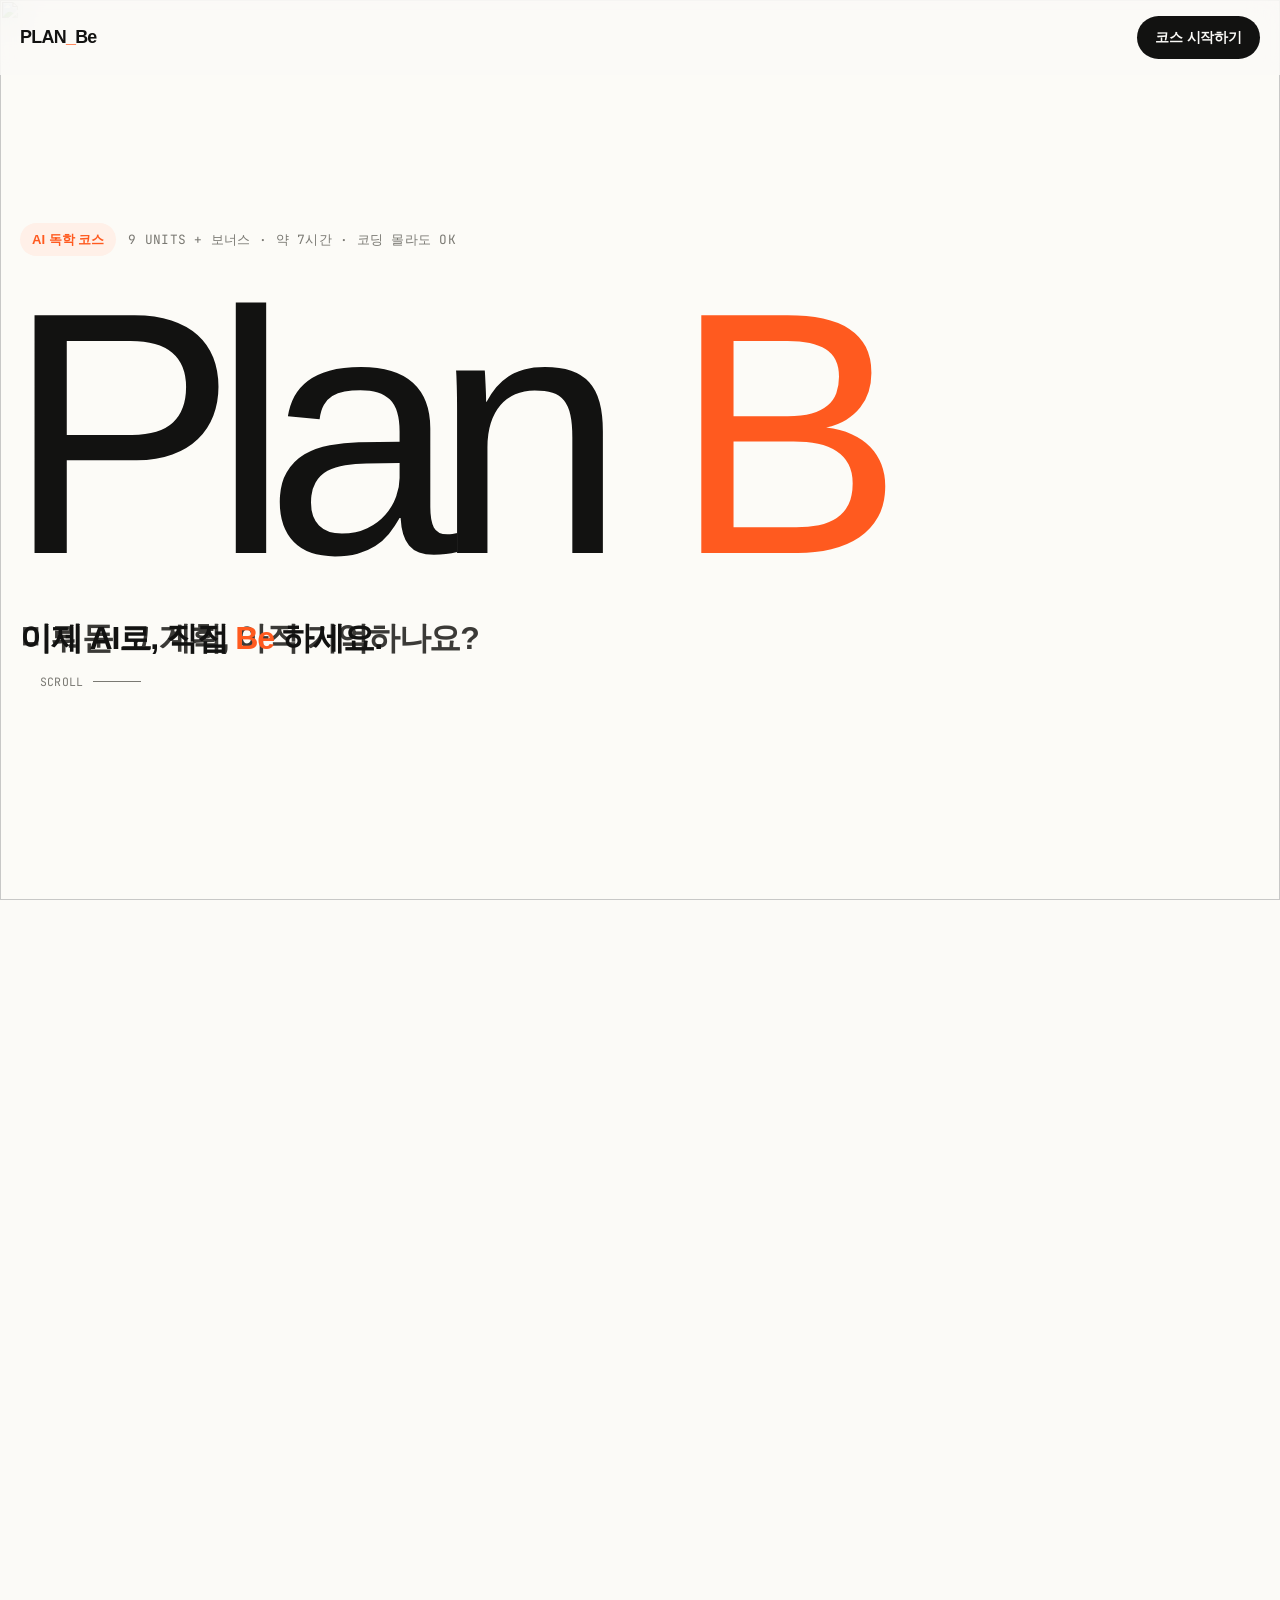
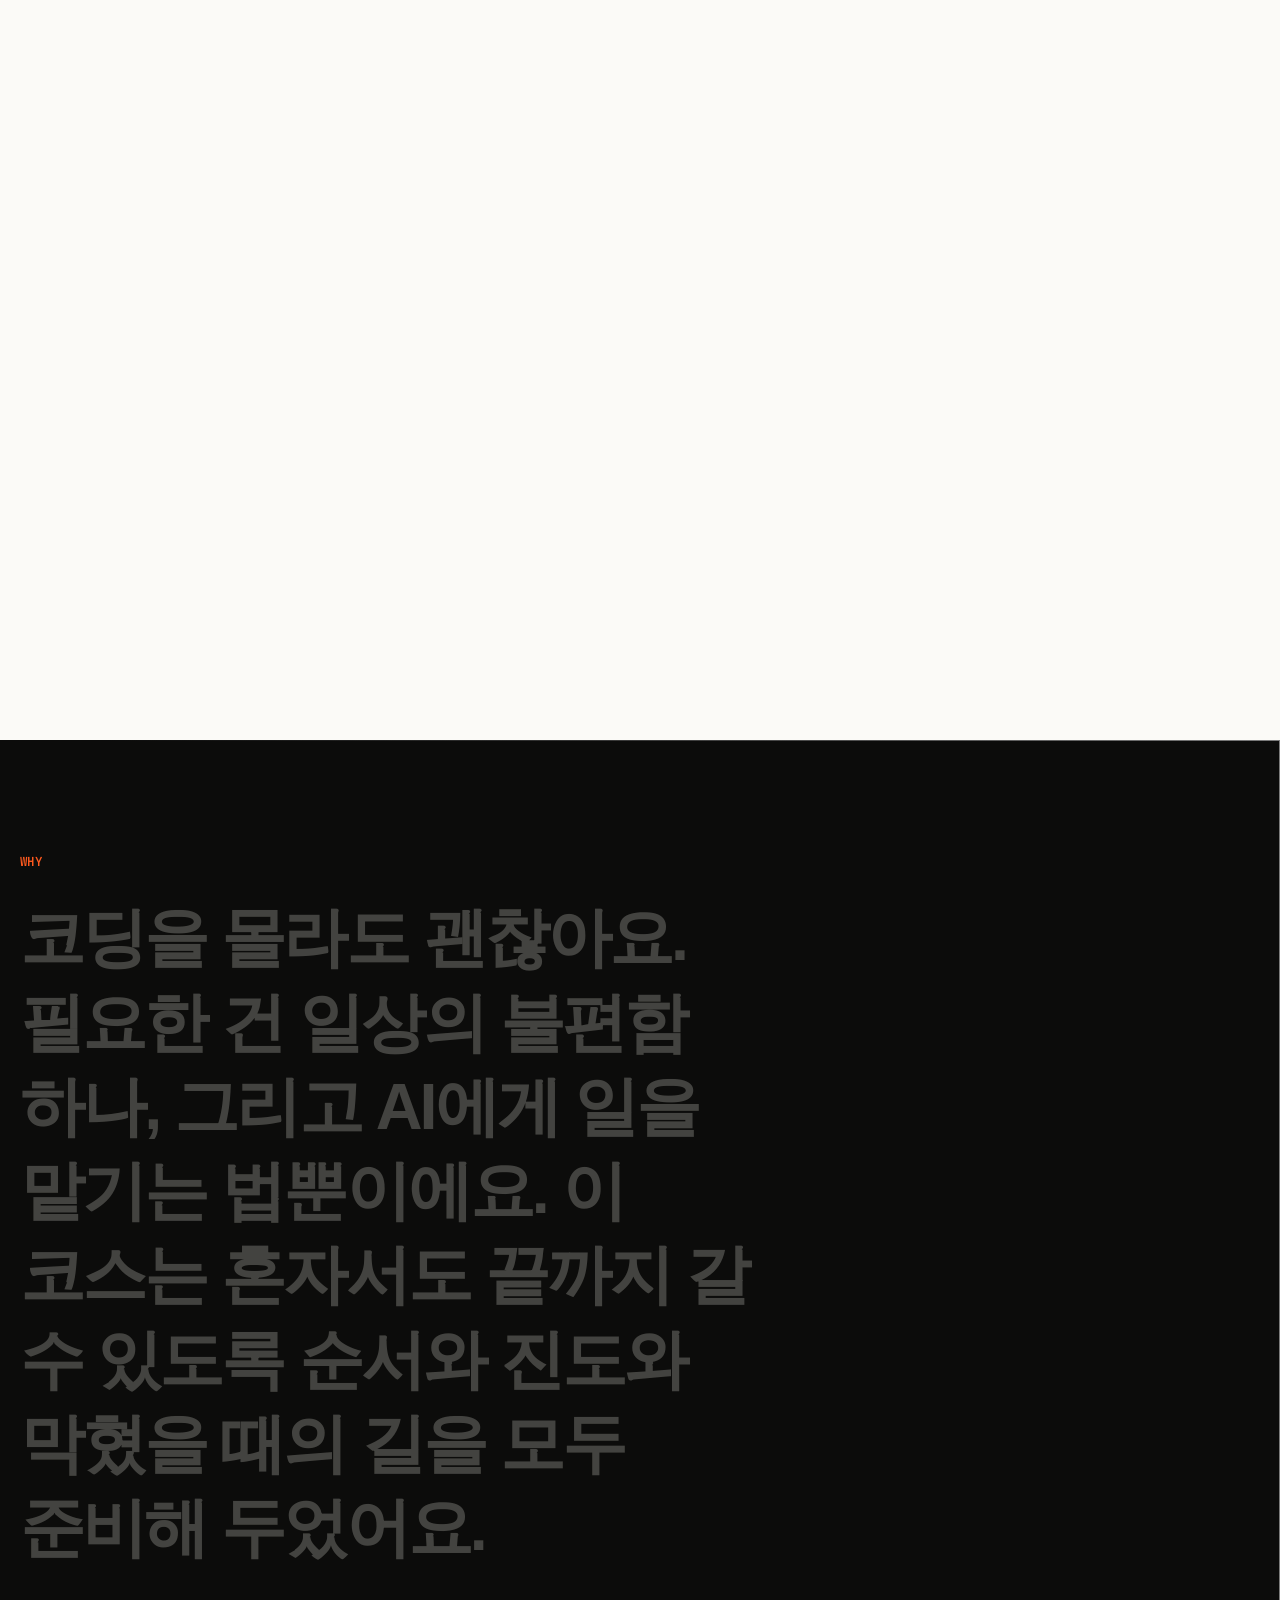
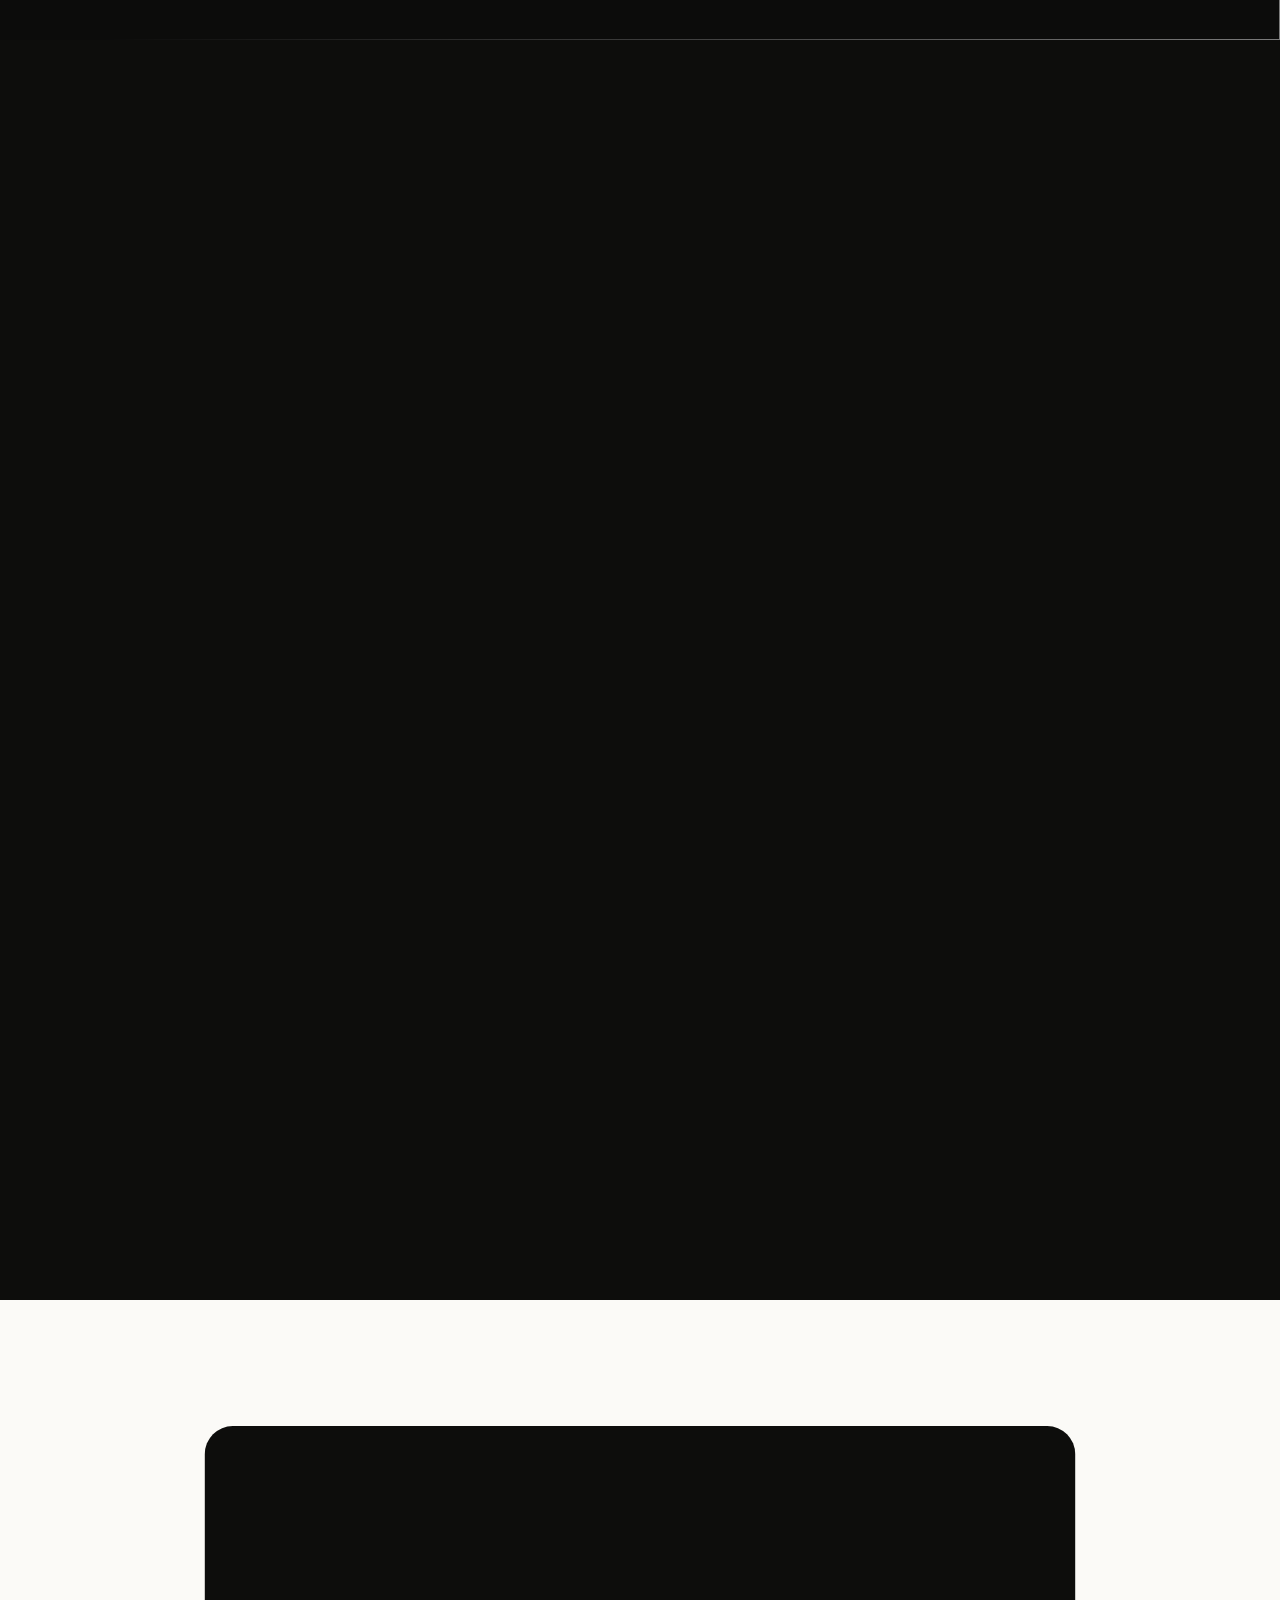
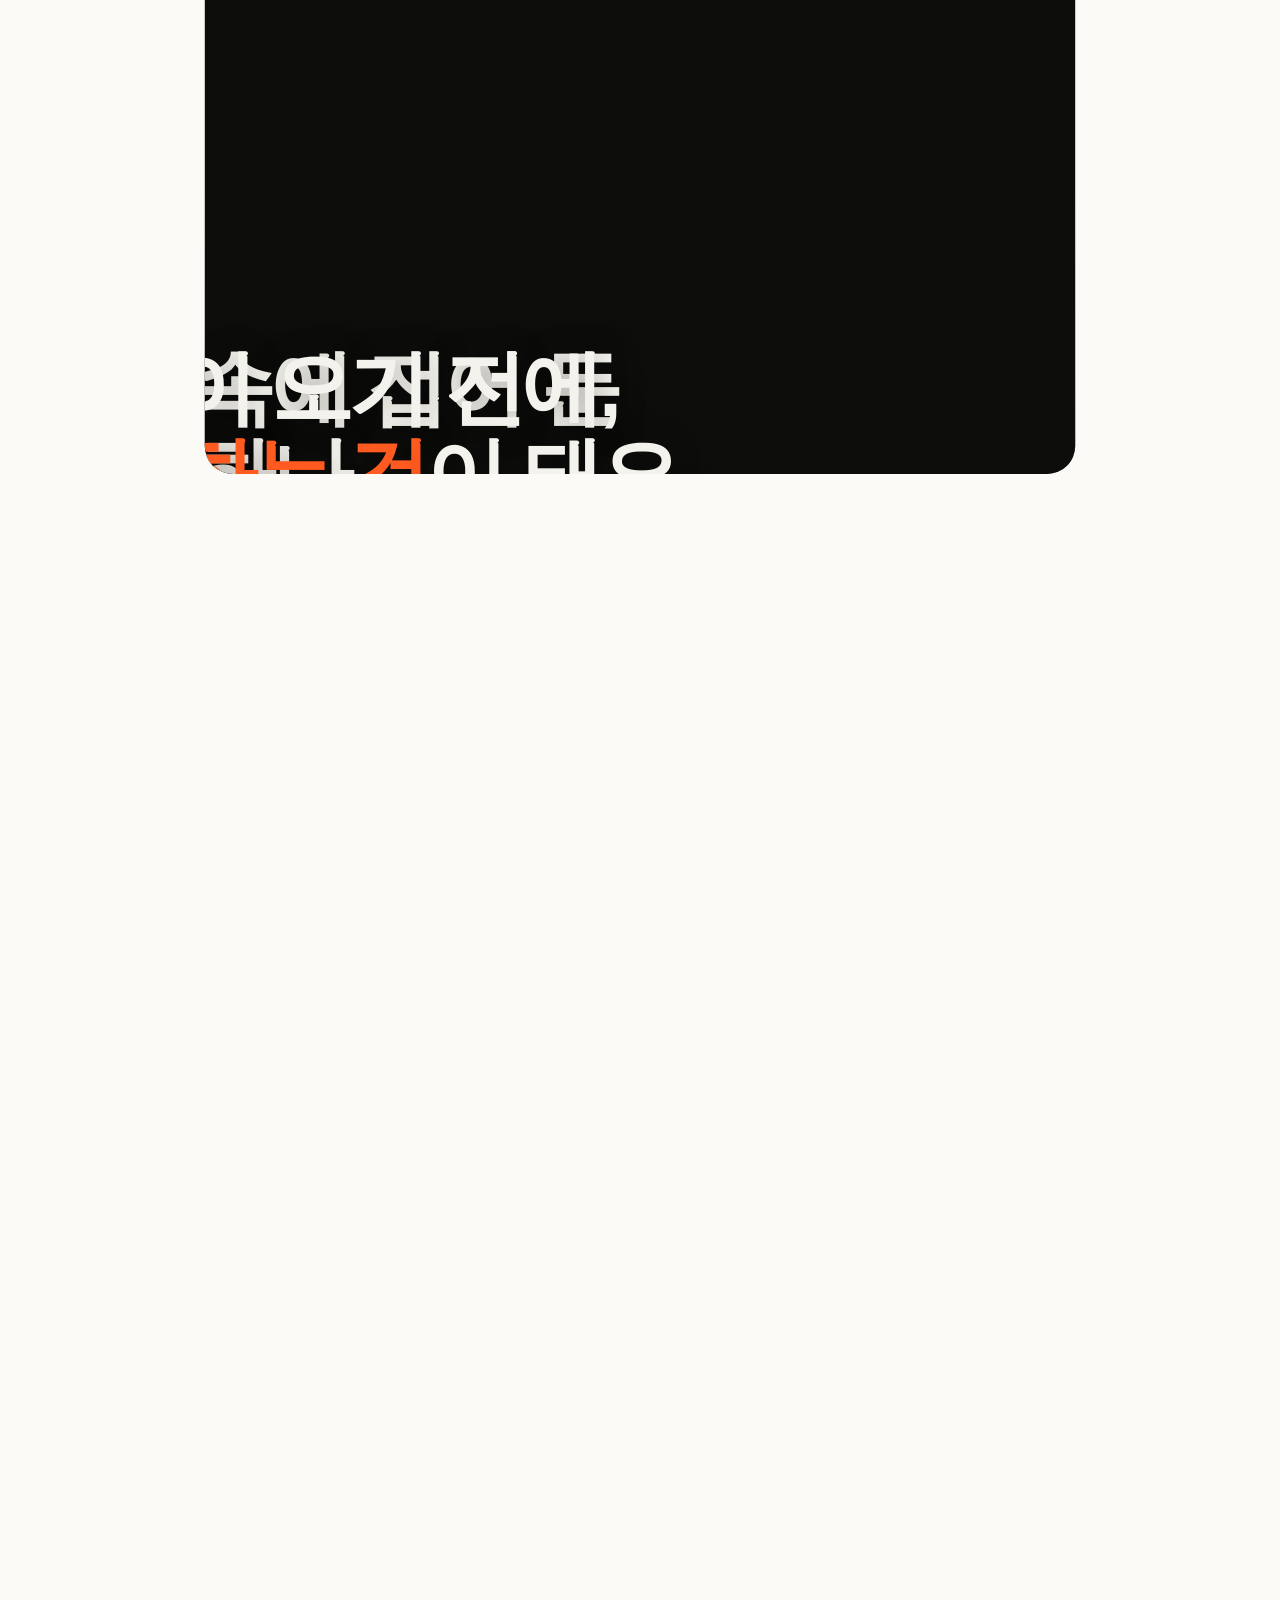
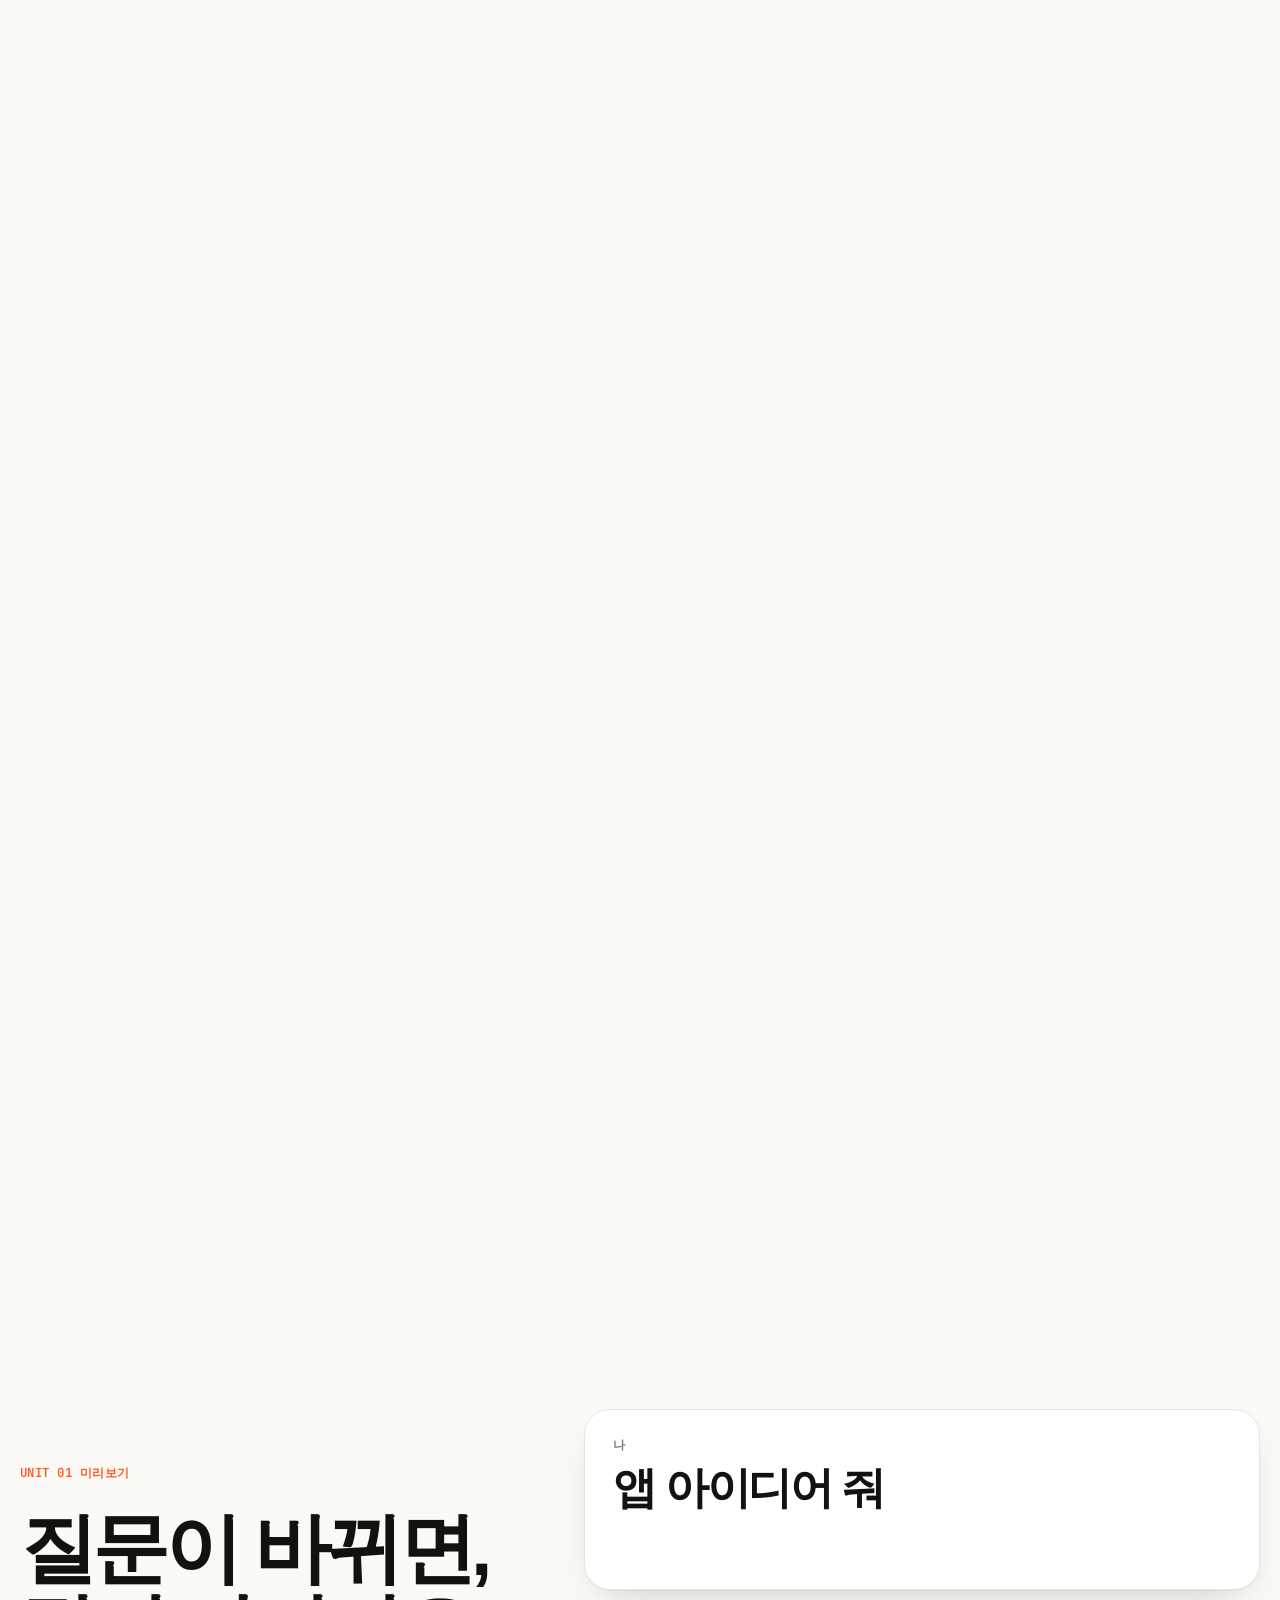
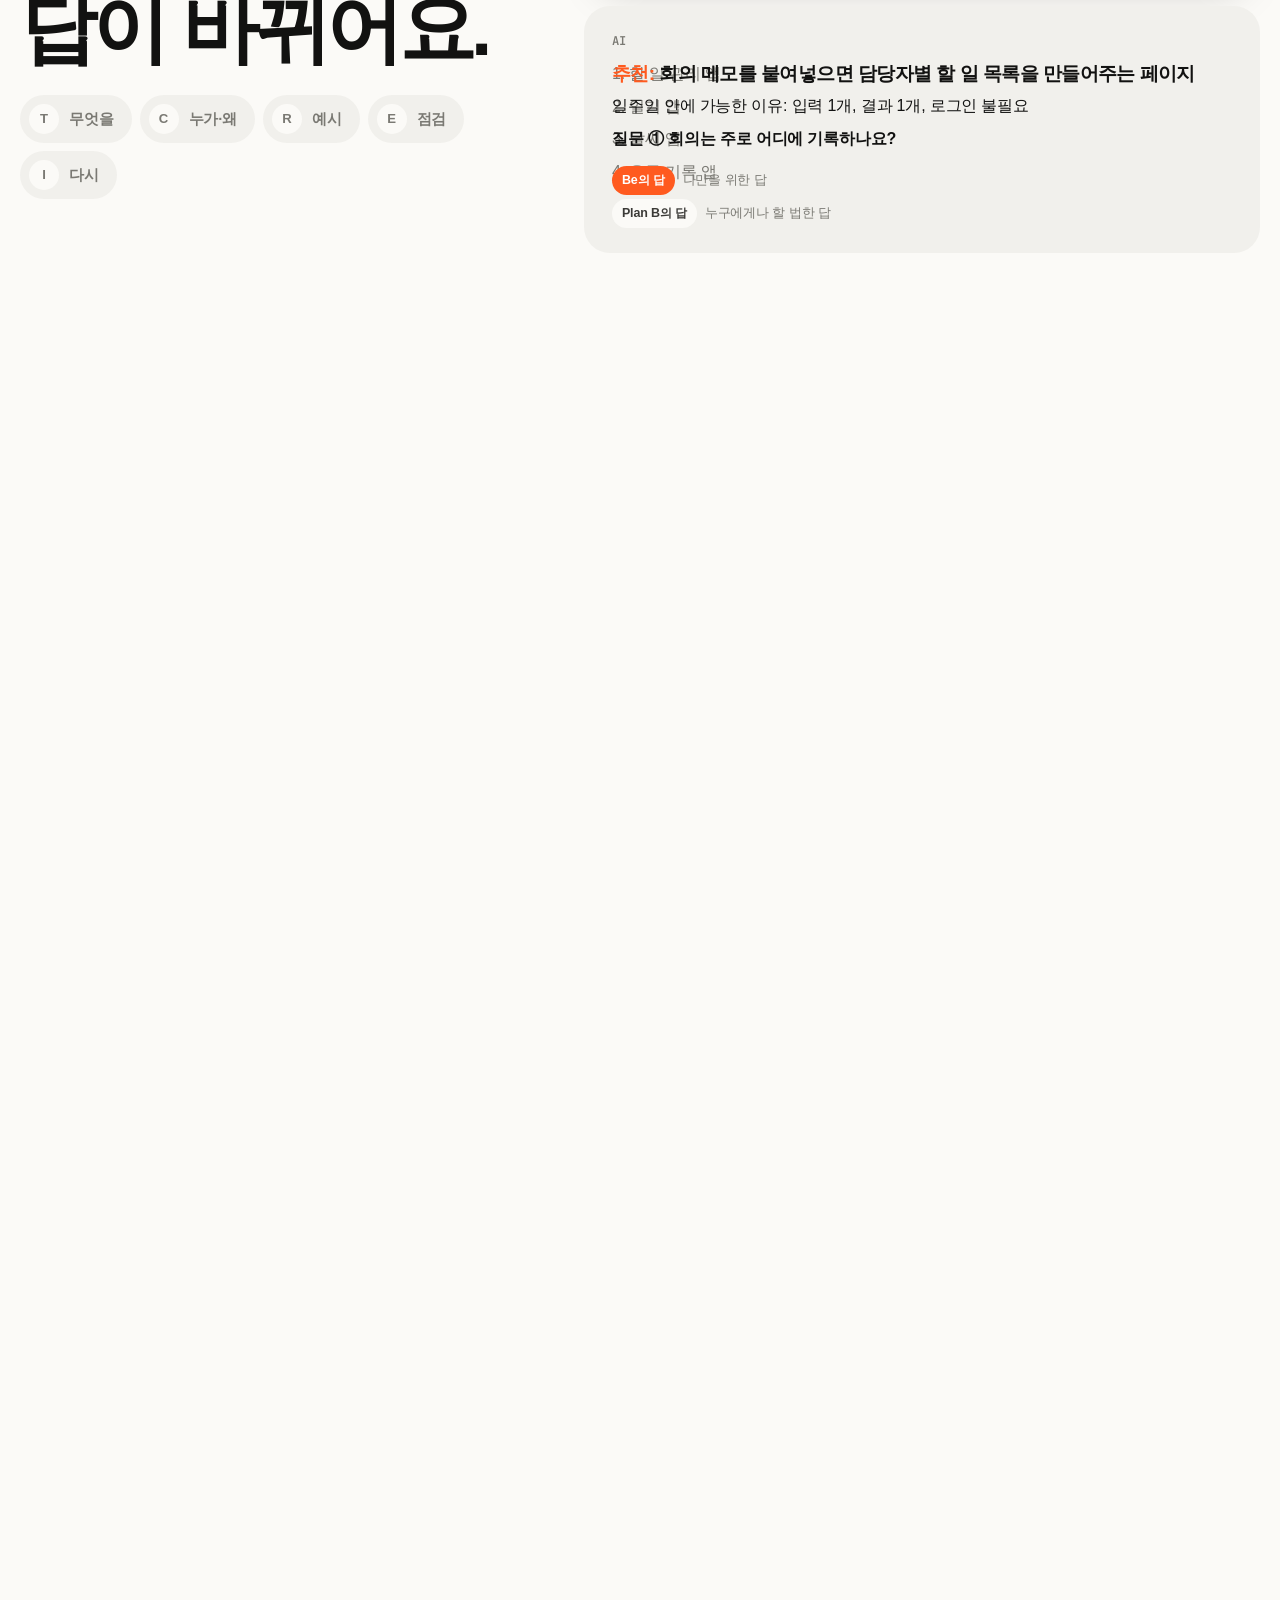
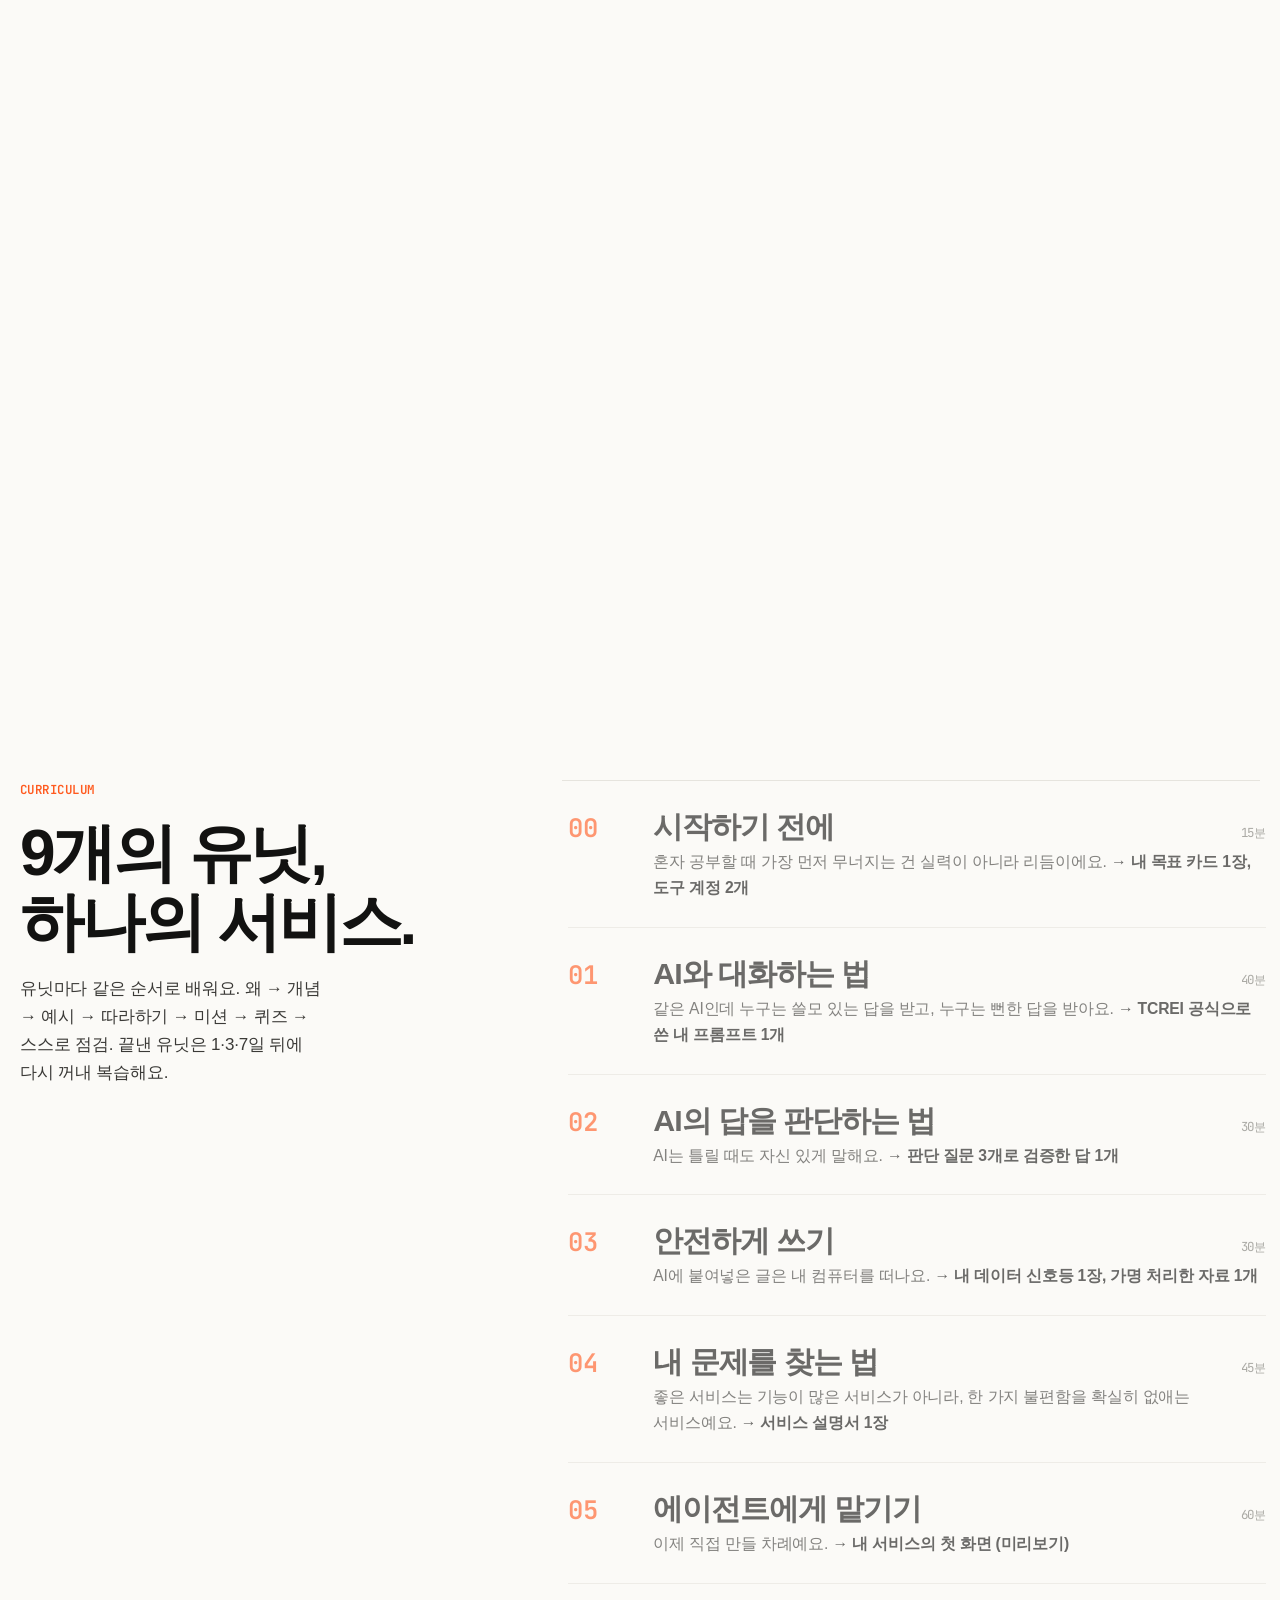
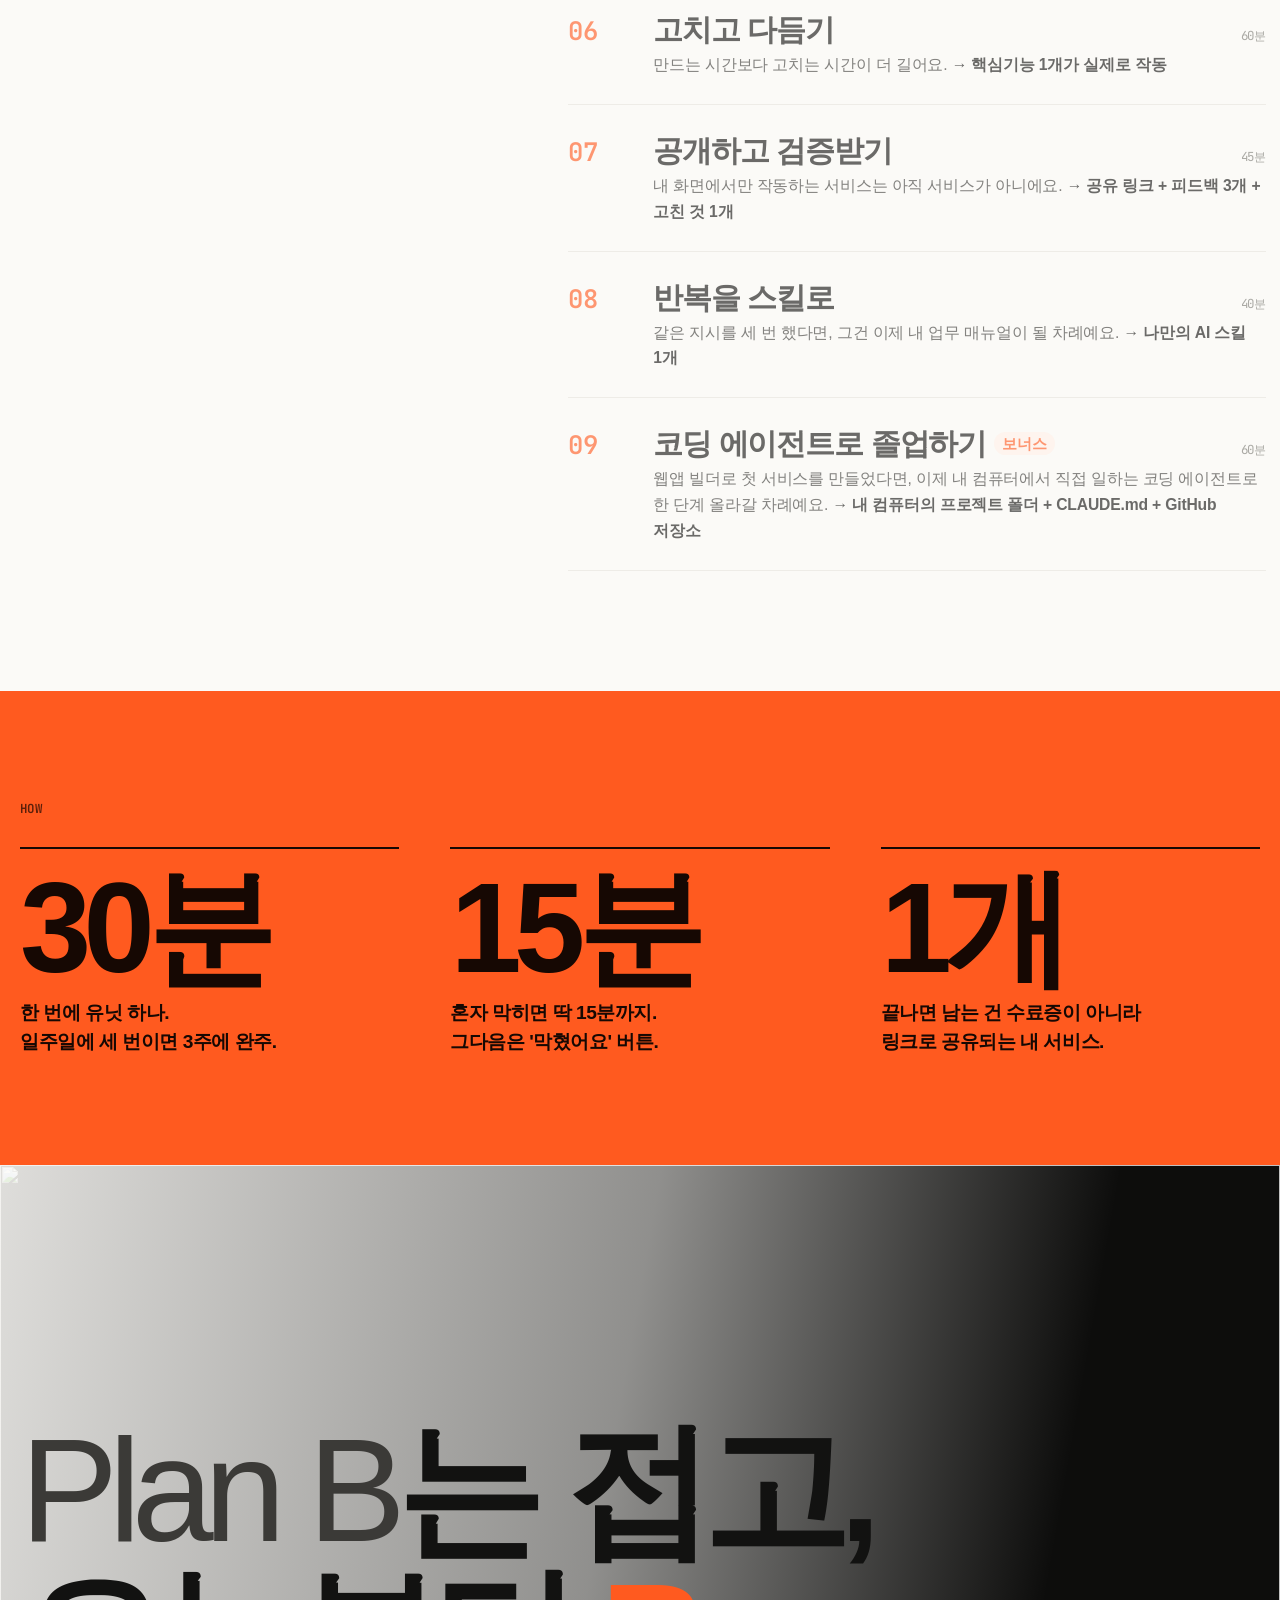
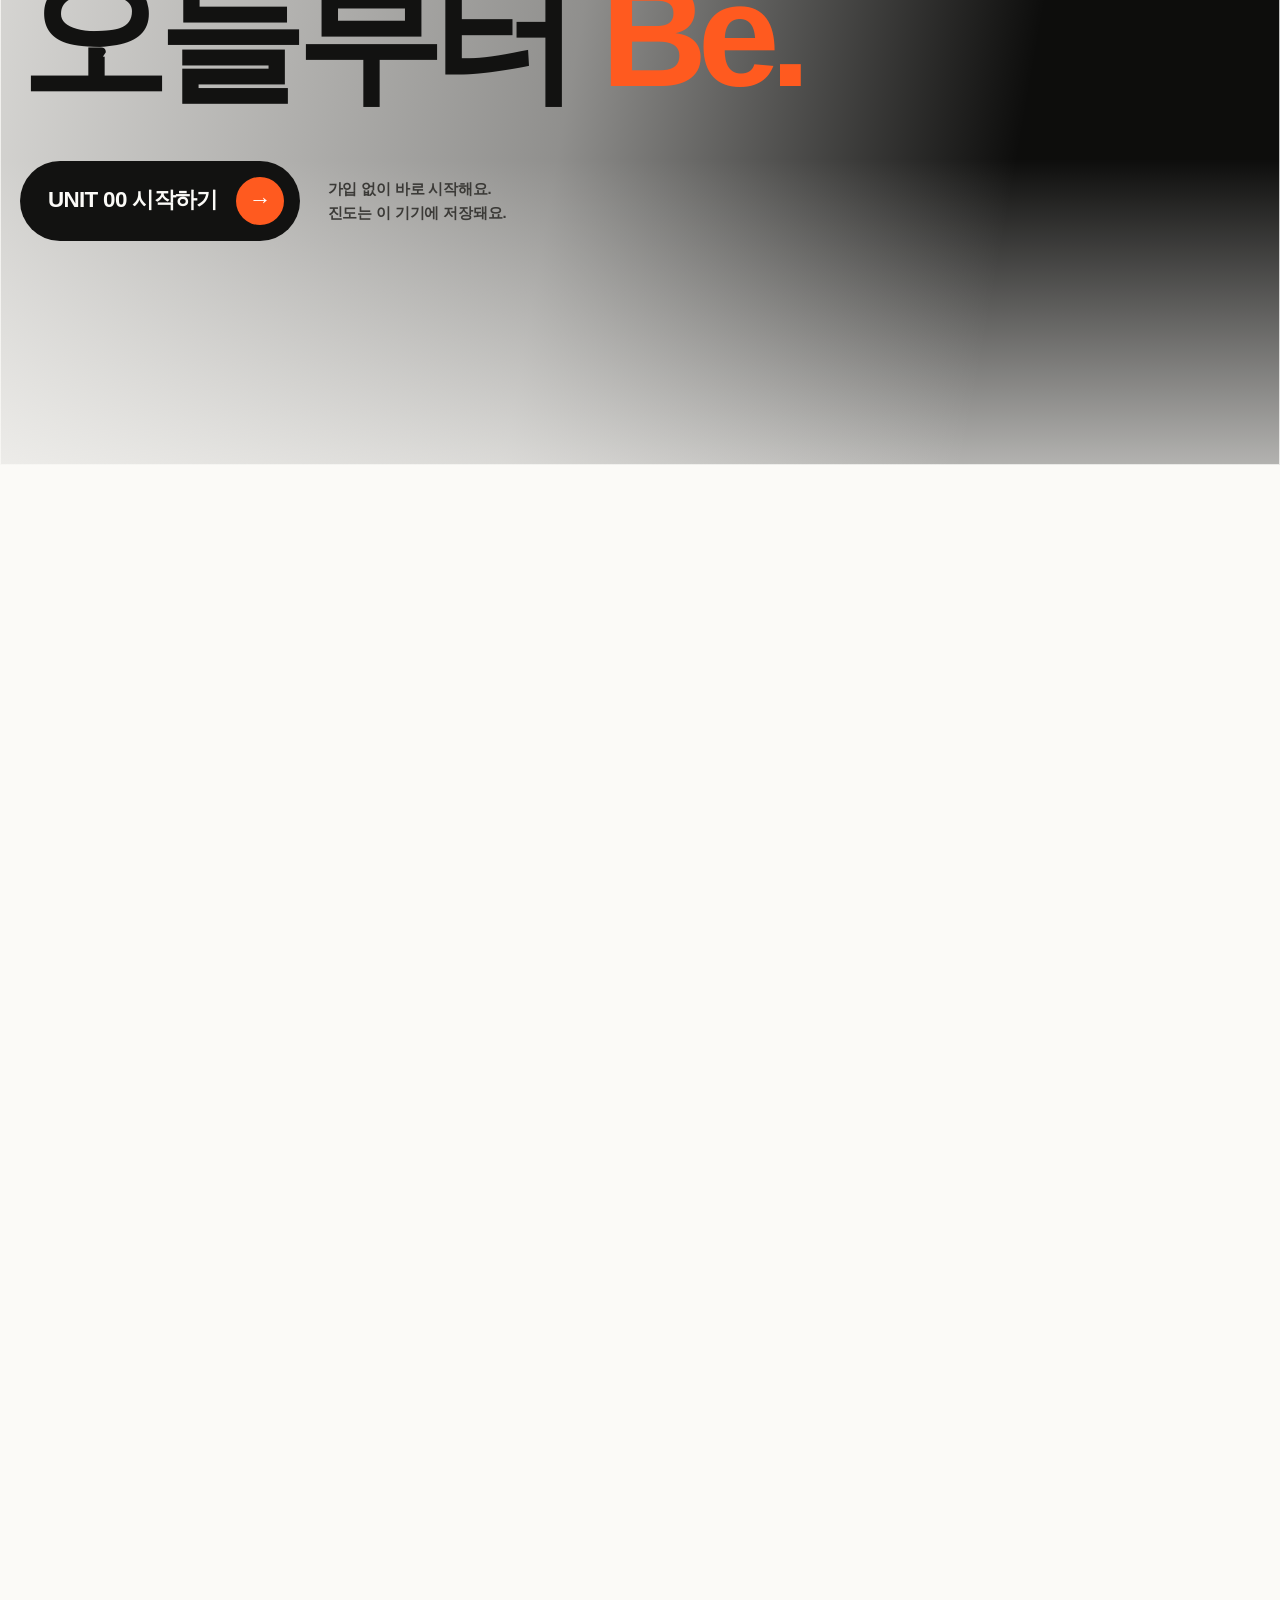
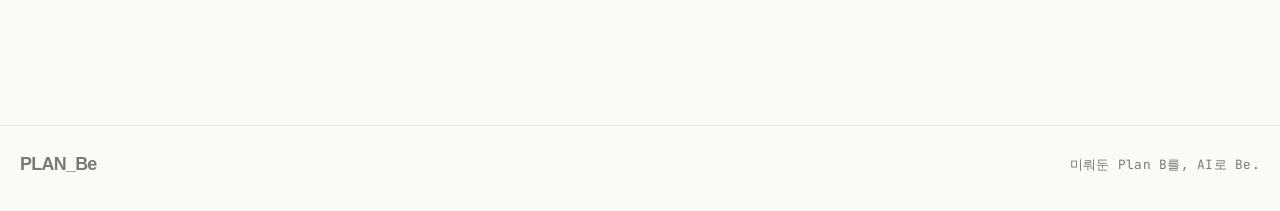
==== commit 09b1a983: "Deepen the course: review, worked example, safety and bonus units Comprehension - Every unit has 3 q" ====
--- a/site/index.html
+++ b/site/index.html
@@ -3,6 +3,7 @@
 <head>
 <meta charset="utf-8">
 <meta name="viewport" content="width=device-width, initial-scale=1, viewport-fit=cover">
+<meta name="color-scheme" content="light only">
 <title>PLAN_Be 독학 코스</title>
 <meta name="claude:viewport-fit-sides" content="cover">
 <meta name="description" content="미뤄둔 Plan B를, AI로 Be. 코딩을 몰라도 혼자서 AI로 작동하는 서비스를 만들어 공개하는 8유닛 독학 코스.">
@@ -26,7 +27,7 @@
         <img class="still still-b" src="https://d8j0ntlcm91z4.cloudfront.net/user_38poQXCKBG2dDaVuvzqMwQnSxN6/hf_20261029_005350_90ce645a-c83b-45b8-a0f5-1790fb15f0b3_min.webp" alt="" decoding="async">
         <video muted playsinline preload="none" data-src="https://d2ol7oe51mr4n9.cloudfront.net/user_38poQXCKBG2dDaVuvzqMwQnSxN6/fc542c03-a69e-42bb-a802-0b0f45f148bd.mp4"></video>
       </div>
-      <p class="hero-top"><span class="pill">AI 독학 코스</span><span class="mono">8 UNITS · 약 6시간 · 코딩 몰라도 OK</span></p>
+      <p class="hero-top"><span class="pill">AI 독학 코스</span><span class="mono">9 UNITS + 보너스 · 약 7시간 · 코딩 몰라도 OK</span></p>
       <h1 class="word" aria-label="Plan B를 Be로">
         <span class="w-plan">Plan&nbsp;</span><span class="w-b">B</span><span class="w-e">e.</span>
       </h1>
@@ -113,8 +114,8 @@
   <section class="course" id="course">
     <div class="course-head">
       <p class="label mono">CURRICULUM</p>
-      <h2>8개의 유닛,<br>하나의 서비스.</h2>
-      <p class="course-sub">유닛마다 같은 순서로 배워요. 왜 → 개념 → 따라하기 → 미션 → 퀴즈 → 막히면. 진도는 자동으로 저장돼요.</p>
+      <h2>9개의 유닛,<br>하나의 서비스.</h2>
+      <p class="course-sub">유닛마다 같은 순서로 배워요. 왜 → 개념 → 예시 → 따라하기 → 미션 → 퀴즈 → 스스로 점검. 끝낸 유닛은 1·3·7일 뒤에 다시 꺼내 복습해요.</p>
     </div>
     <ol class="units" id="units"></ol>
   </section>
--- a/site/assets/landing.css
+++ b/site/assets/landing.css
@@ -4,6 +4,7 @@
  * 색: 학습 화면과 같은 체계. 포인트는 감귤 오렌지 하나, 장면 사이를 먹색 반전으로 끊음.
  */
 :root {
+  color-scheme: light;
   --bg: #fbfaf7;
   --surface: #ffffff;
   --sunken: #f1f0ec;
@@ -22,38 +23,6 @@
   --film-text: #f4f2ec;
   --pad: max(20px, env(safe-area-inset-left, 0px));
   --pad-r: max(20px, env(safe-area-inset-right, 0px));
-}
-@media (prefers-color-scheme: dark) {
-  :root:not([data-theme="light"]) {
-    --bg: #0f0f0e;
-    --surface: #181817;
-    --sunken: #1f1f1d;
-    --ink: #f2f1ec;
-    --ink-2: #cfcdc6;
-    --muted: #8f8d86;
-    --line: #2a2a27;
-    --ghost: #3a3a36;
-    --accent: #ff6a32;
-    --accent-ink: #160803;
-    --accent-soft: #2b1710;
-    --hero-veil: 86%;
-    color-scheme: dark;
-  }
-}
-:root[data-theme="dark"] {
-  --bg: #0f0f0e;
-  --surface: #181817;
-  --sunken: #1f1f1d;
-  --ink: #f2f1ec;
-  --ink-2: #cfcdc6;
-  --muted: #8f8d86;
-  --line: #2a2a27;
-  --ghost: #3a3a36;
-  --accent: #ff6a32;
-  --accent-ink: #160803;
-  --accent-soft: #2b1710;
-  --hero-veil: 86%;
-  color-scheme: dark;
 }
 
 * { box-sizing: border-box; }
@@ -264,6 +233,7 @@
 .unit p { grid-column: 2 / -1; color: var(--ink-2); font-size: 0.98rem; }
 .unit p b { color: var(--ink); font-weight: 700; }
 .unit:hover h3 { color: var(--accent); }
+.unit .bonus { font-style: normal; font-size: 0.5em; font-weight: 800; vertical-align: 0.35em; padding: 3px 8px; border-radius: 99px; background: var(--accent-soft); color: var(--accent); letter-spacing: 0; }
 @media (max-width: 860px) {
   .course { grid-template-columns: 1fr; padding-top: 88px; }
   .course-head { position: static; }
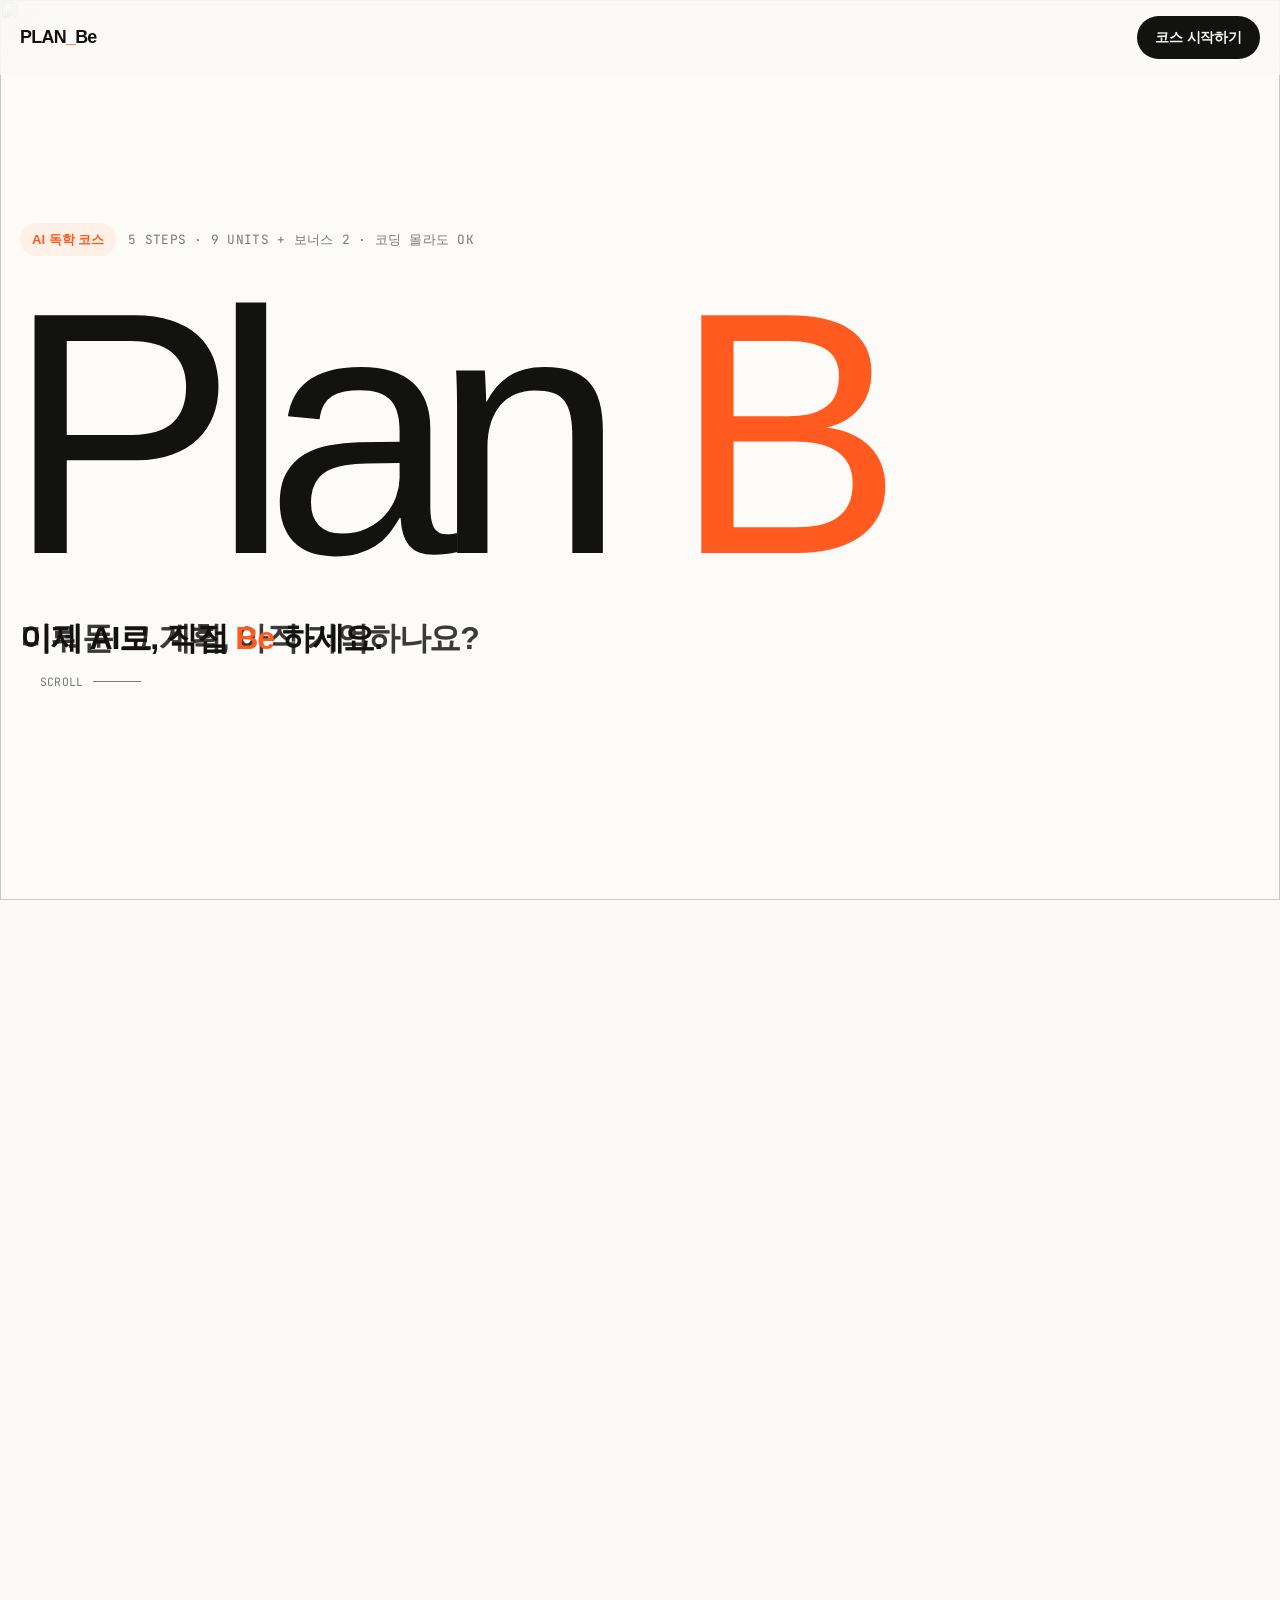
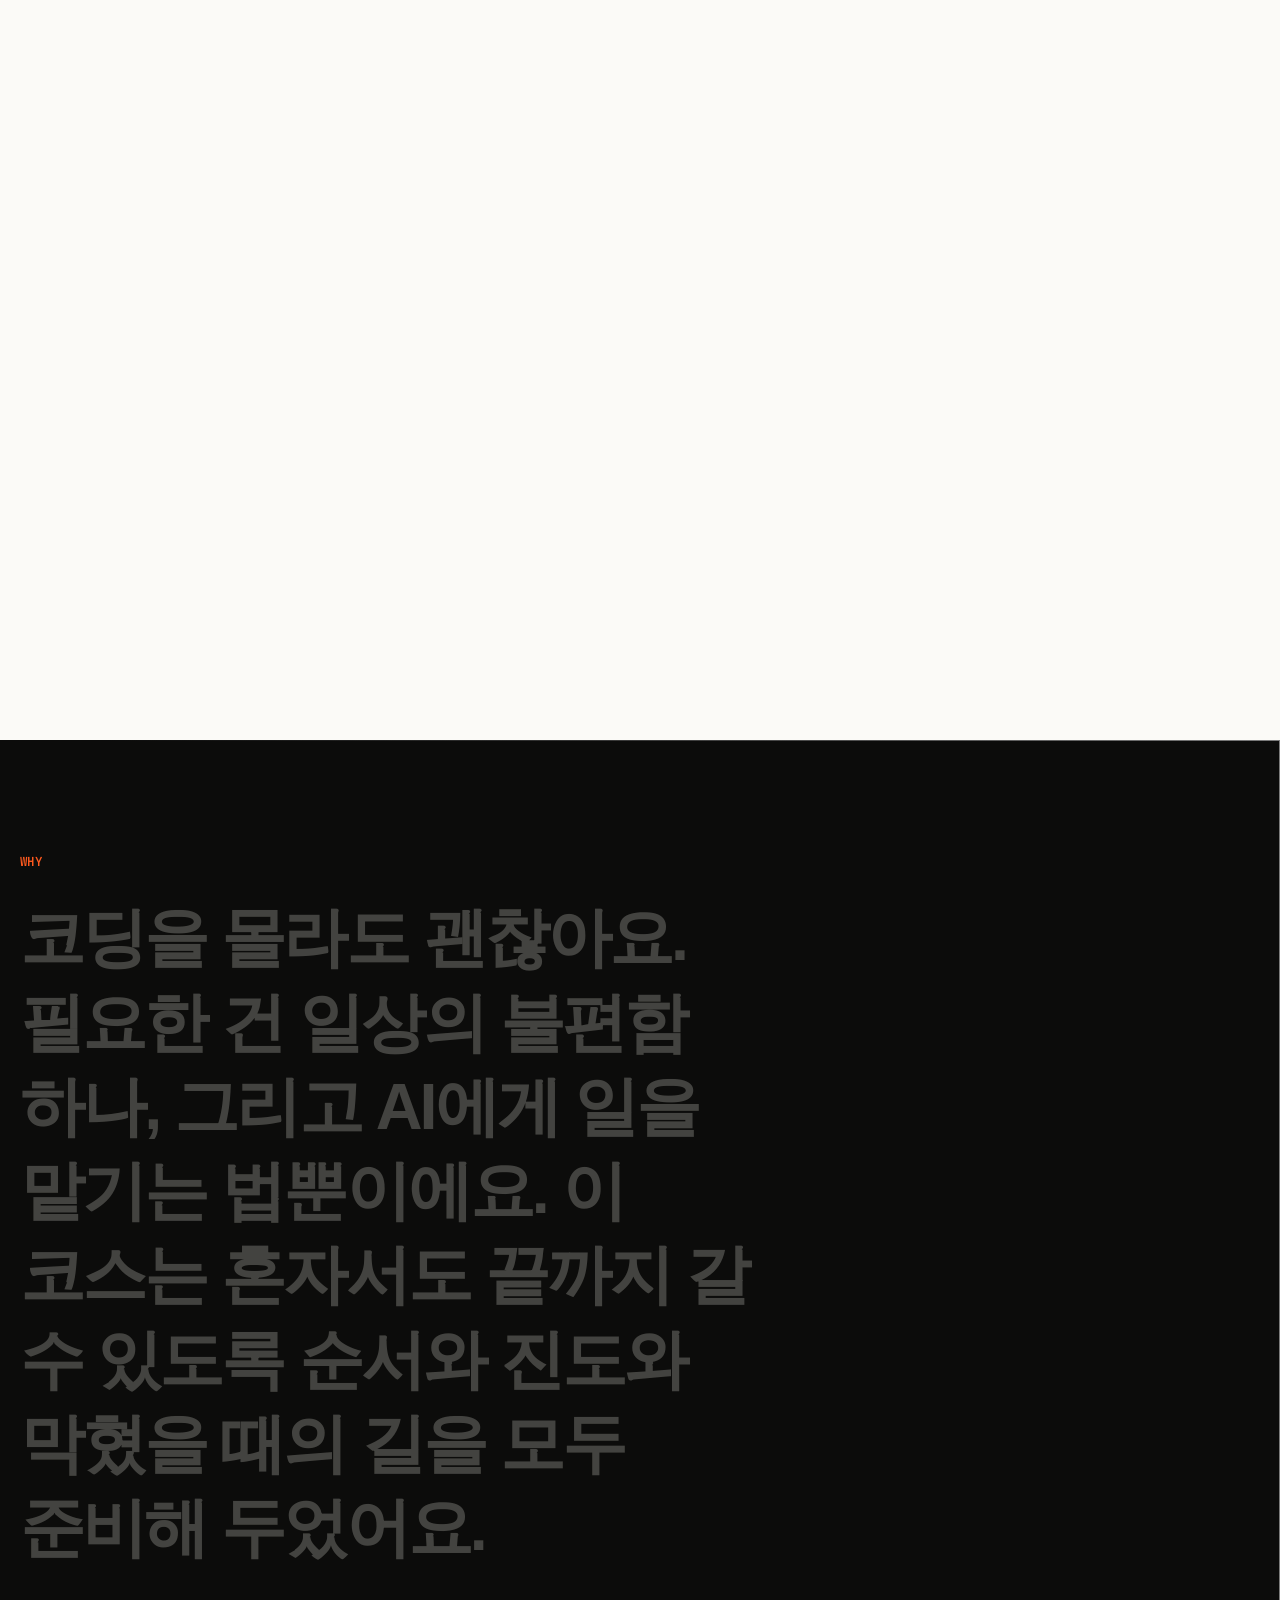
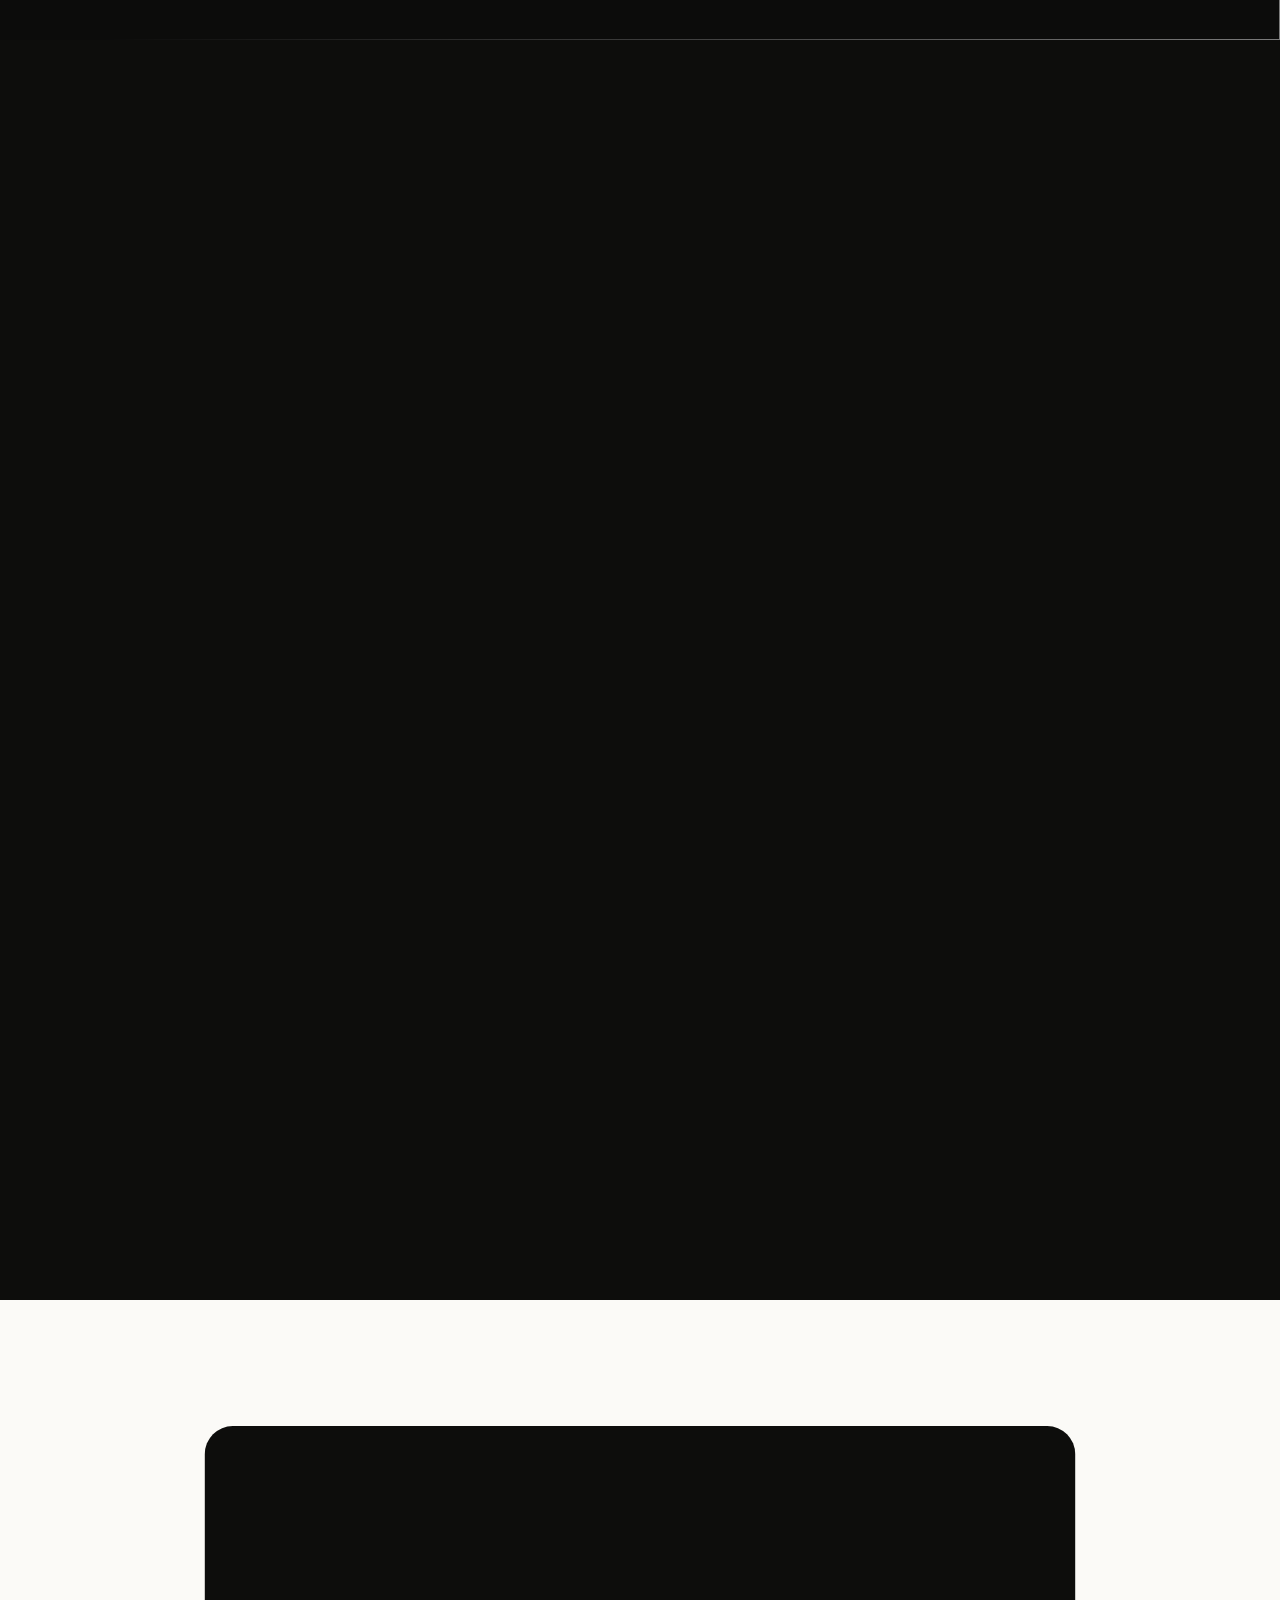
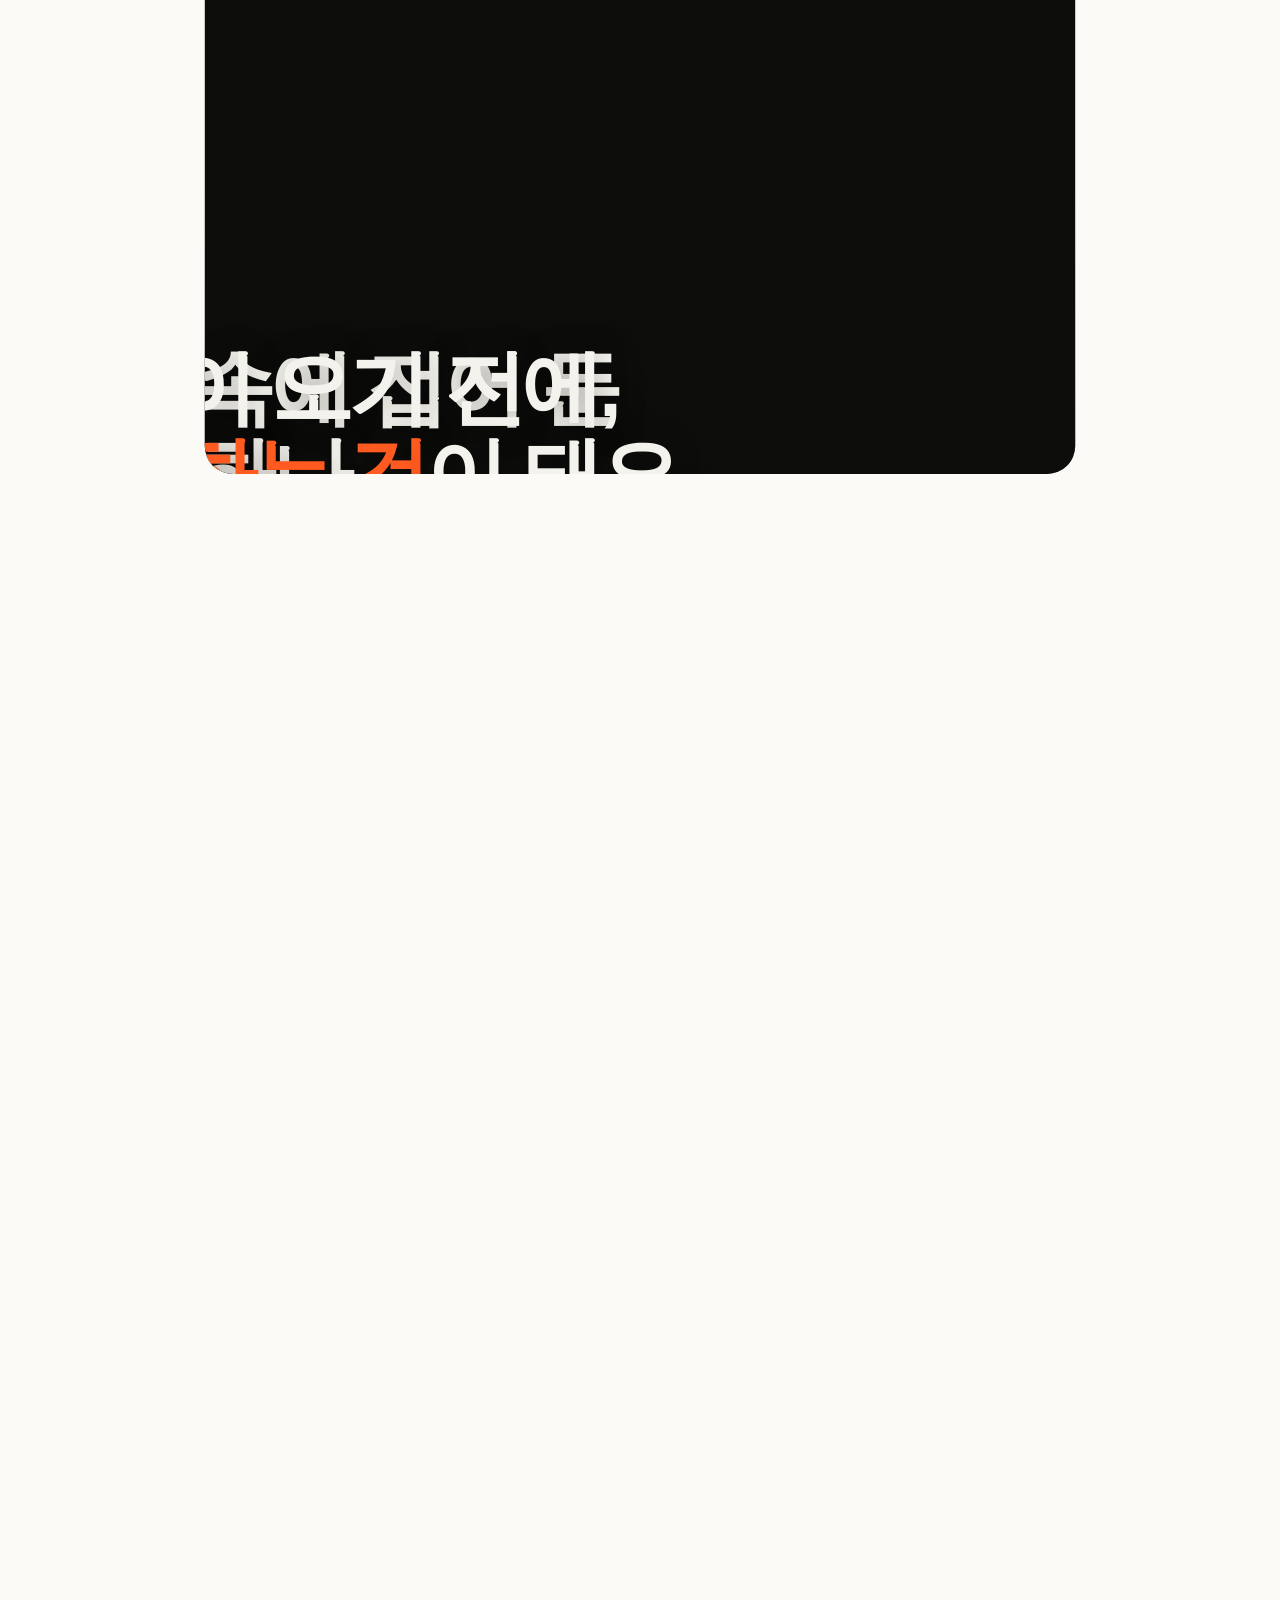
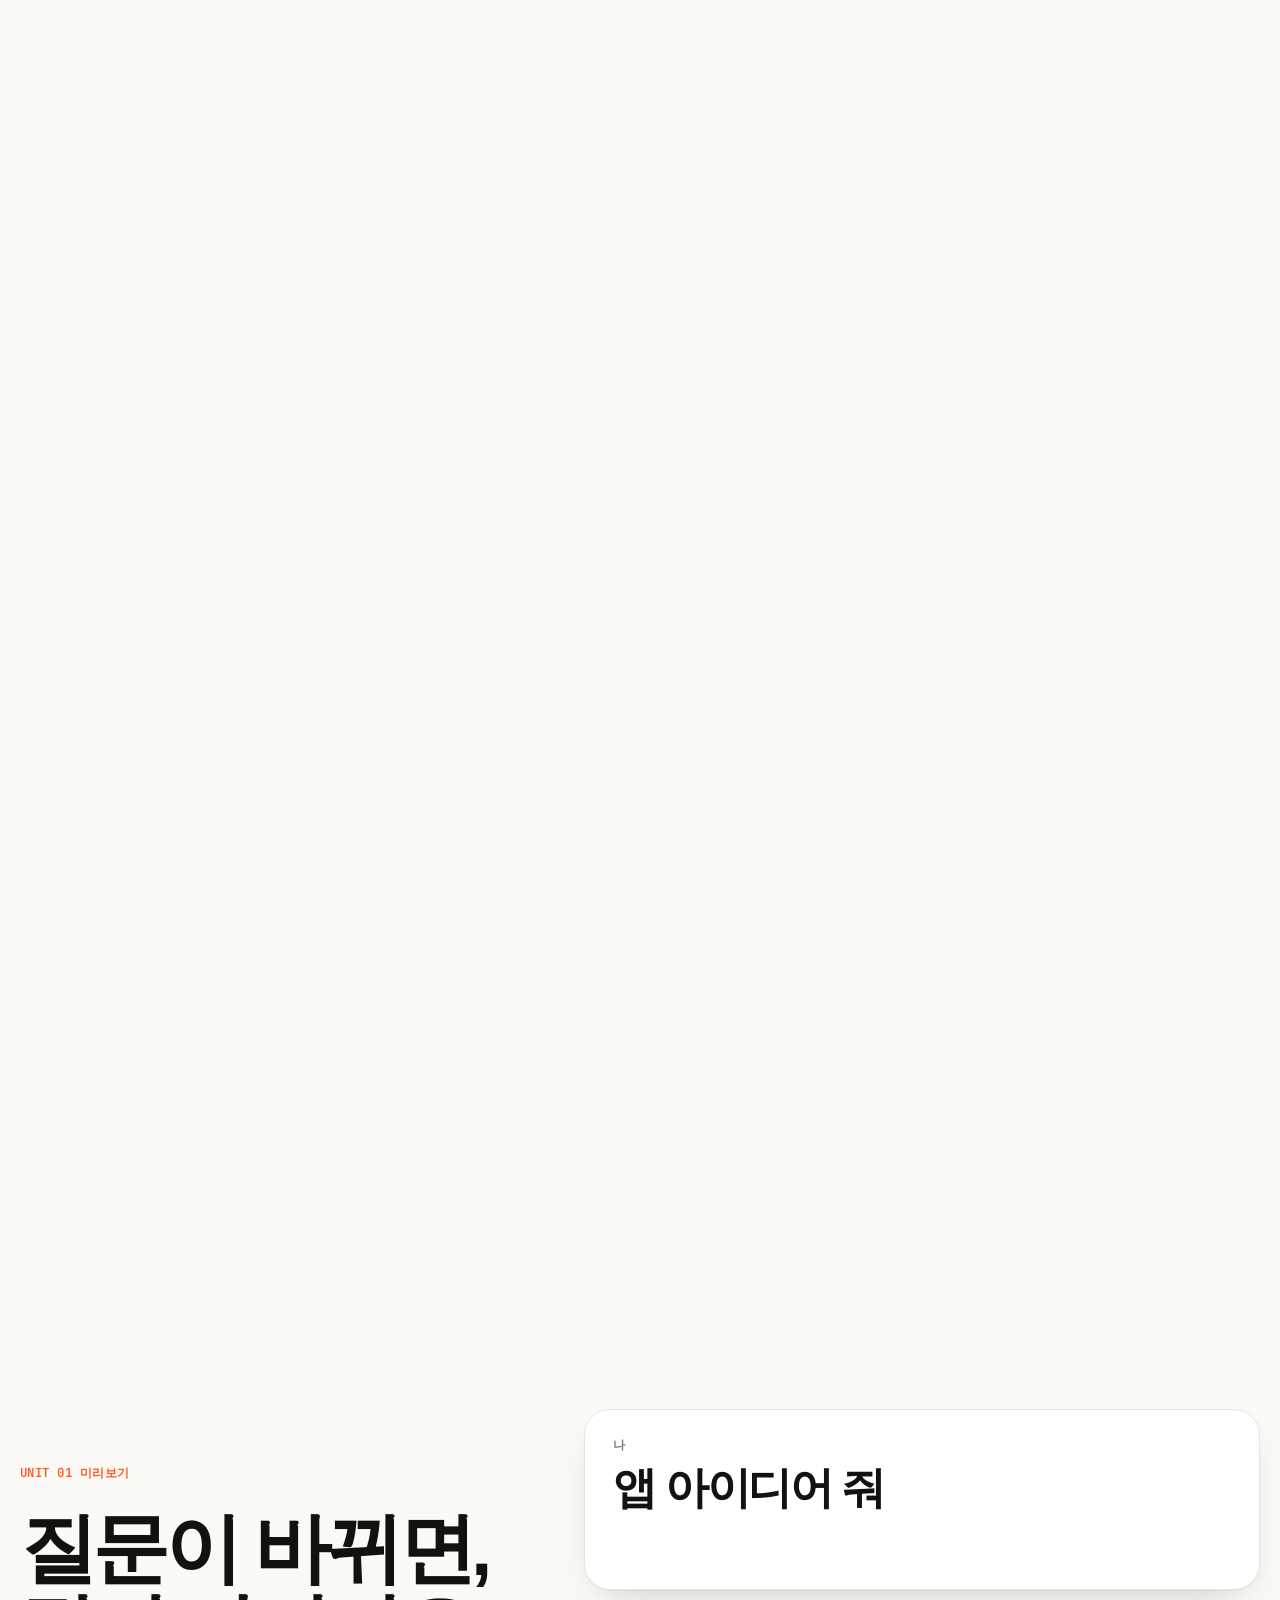
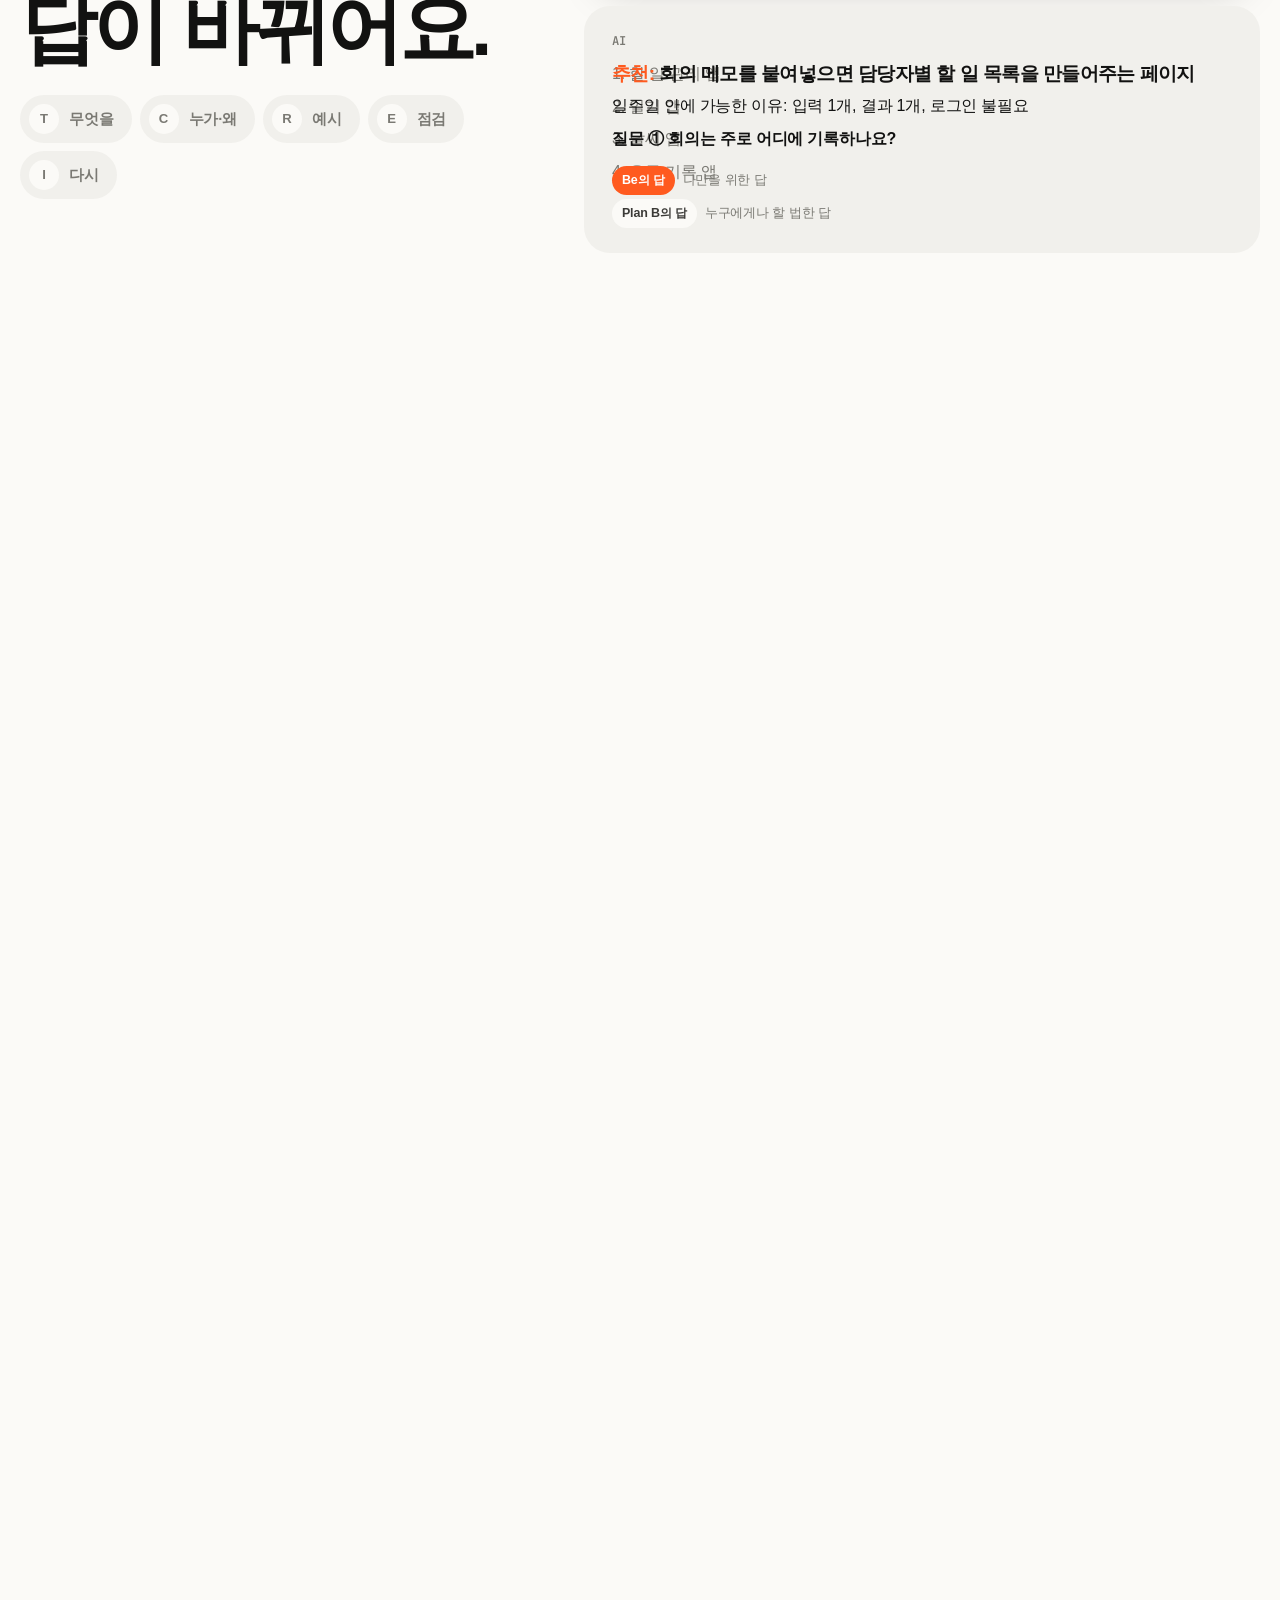
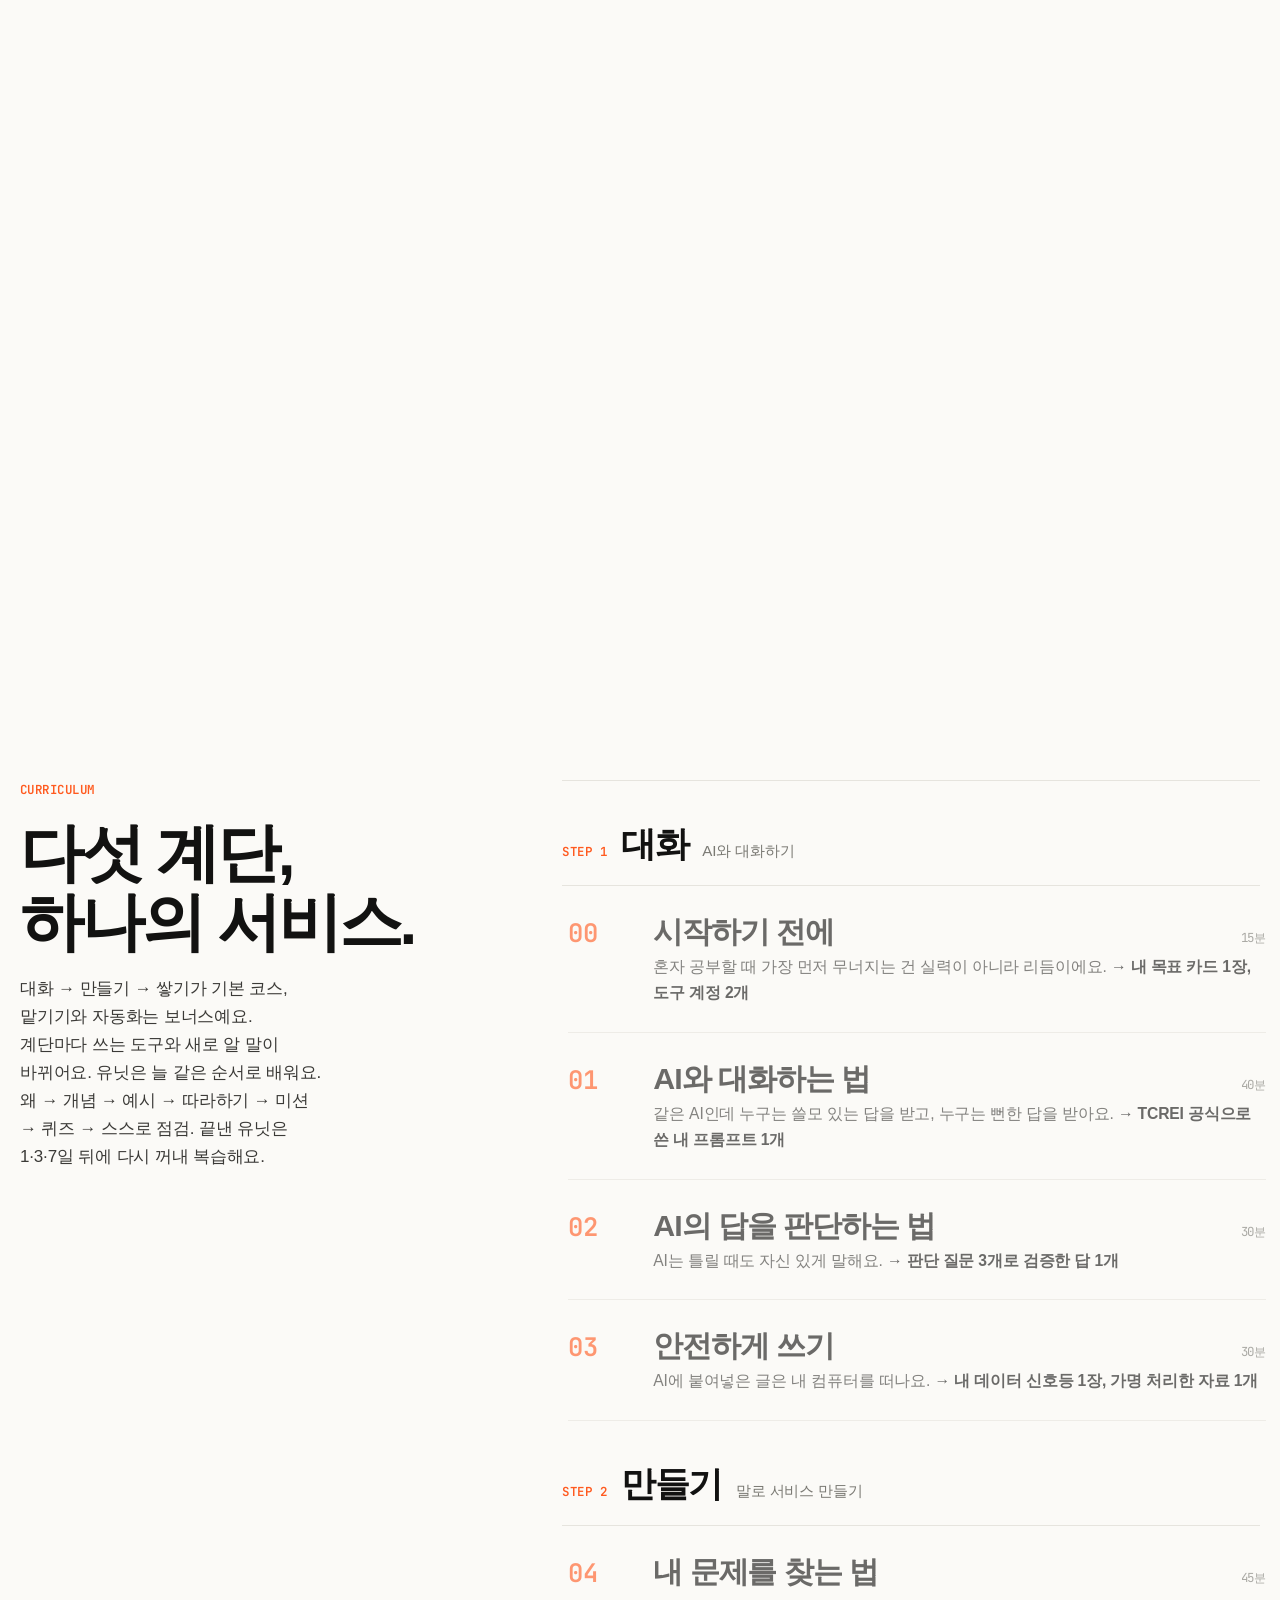
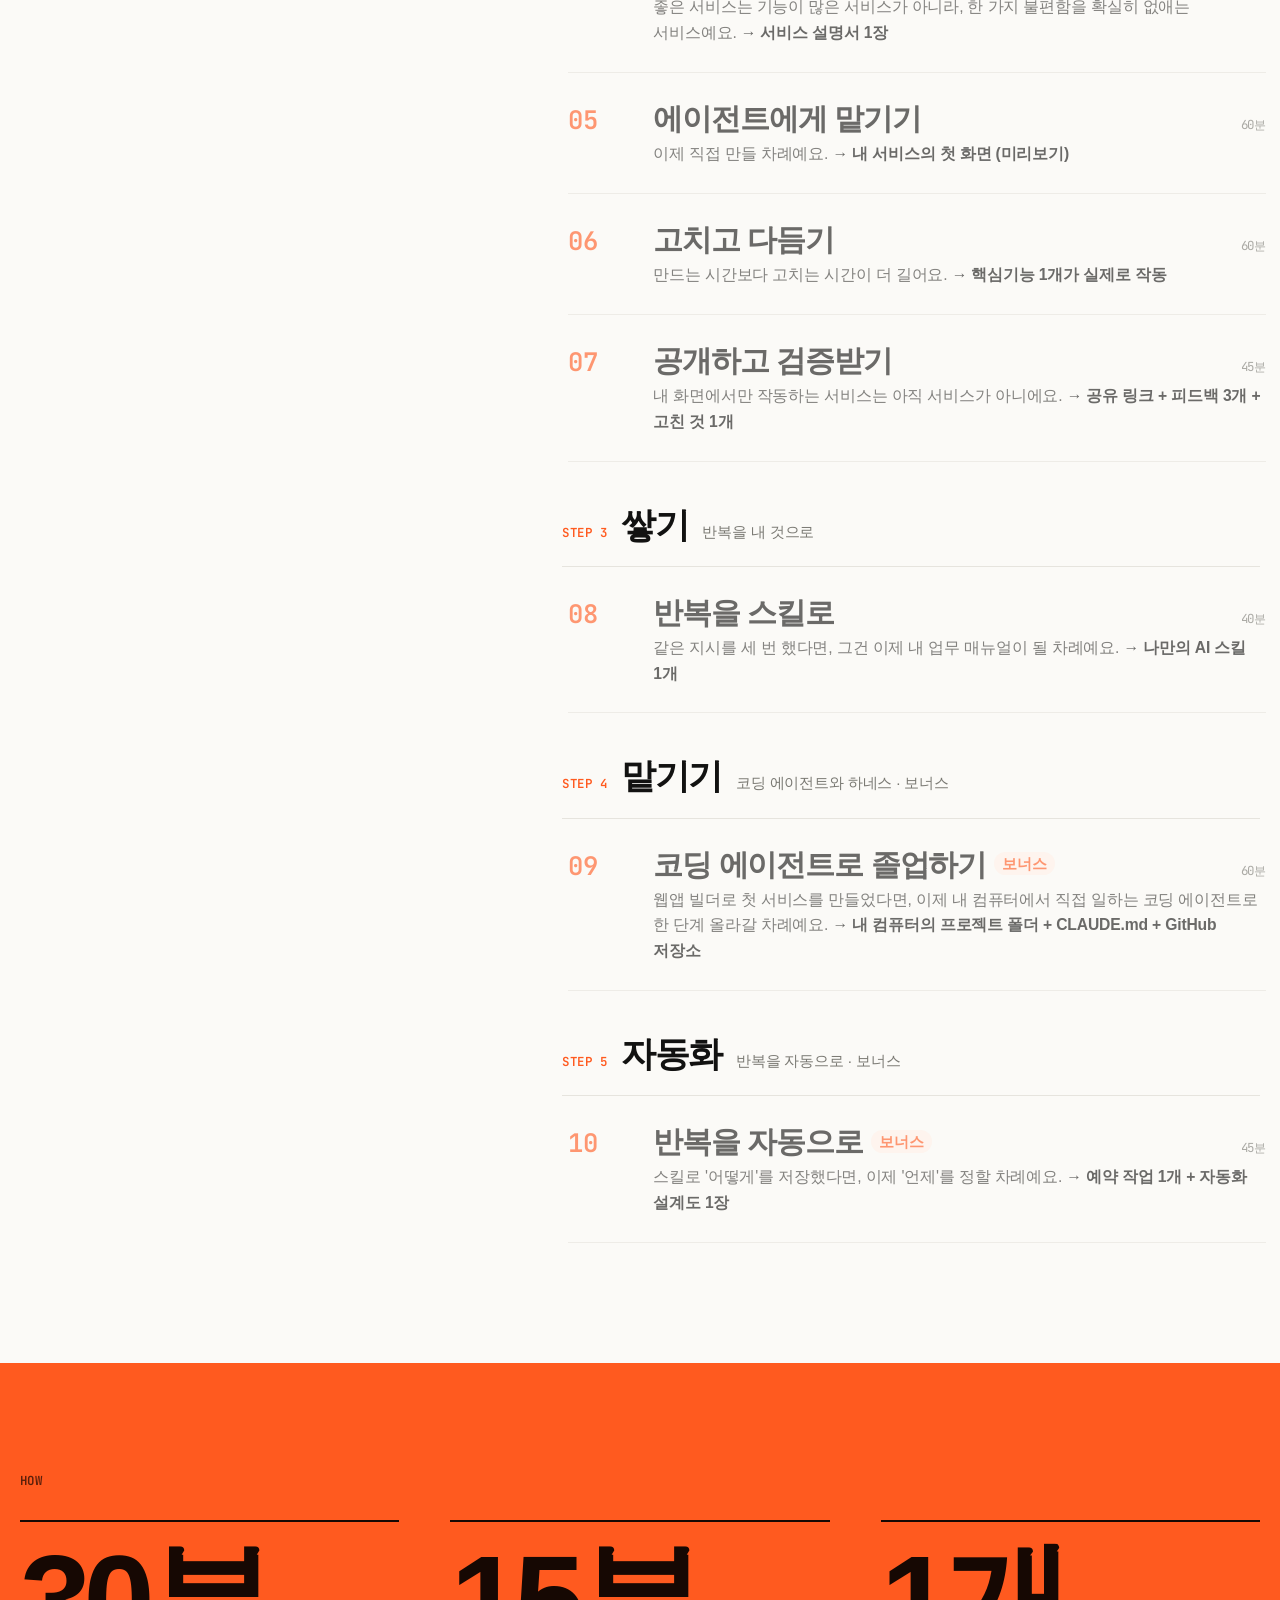
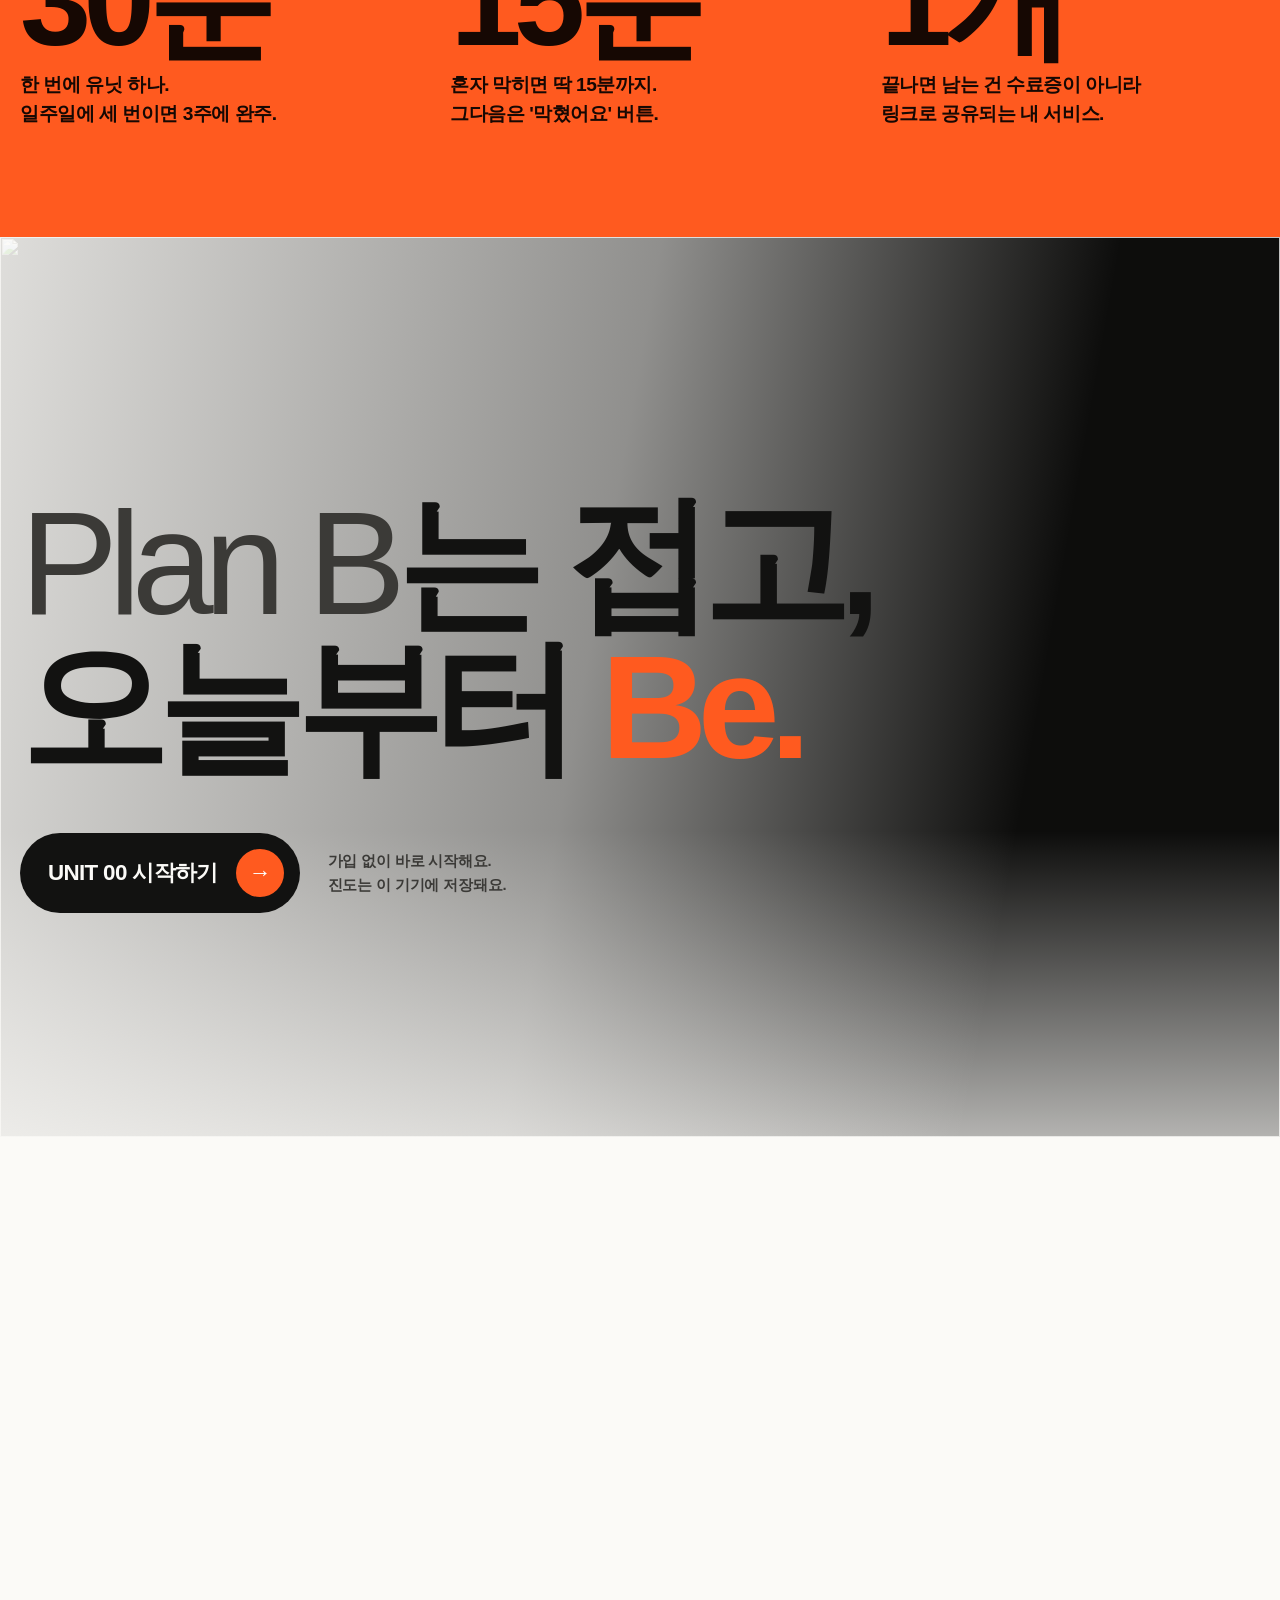
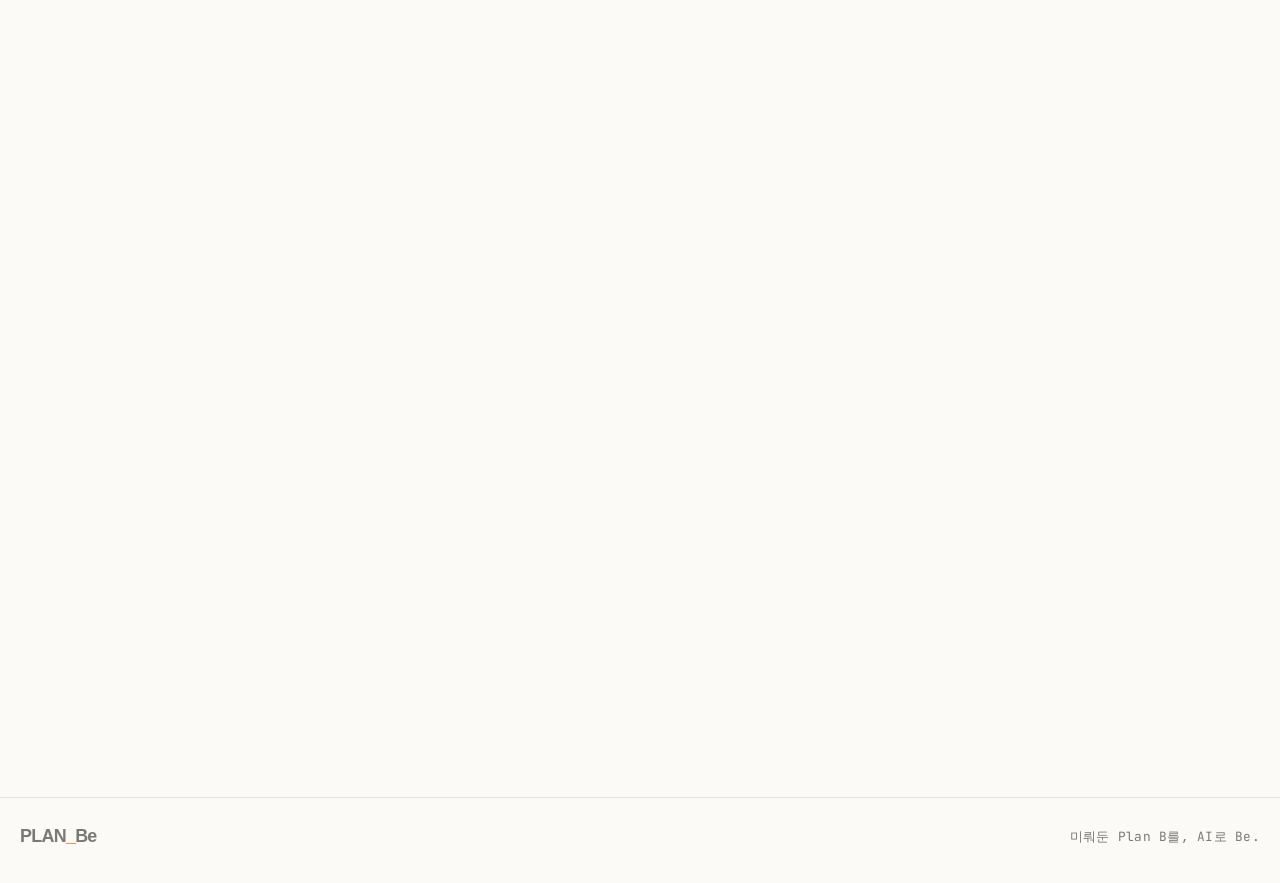
==== commit 7cfb7c04: "코스를 다섯 계단으로 묶고 AI 사용 지도·치트시트·용어 보강 - 유닛을 STEP 1 대화 → 2 만들기 → 3 쌓기 → 4 맡기기 → 5 자동화로 묶음   (목차, 내 학습의 '" ====
--- a/site/index.html
+++ b/site/index.html
@@ -6,7 +6,7 @@
 <meta name="color-scheme" content="light only">
 <title>PLAN_Be 독학 코스</title>
 <meta name="claude:viewport-fit-sides" content="cover">
-<meta name="description" content="미뤄둔 Plan B를, AI로 Be. 코딩을 몰라도 혼자서 AI로 작동하는 서비스를 만들어 공개하는 8유닛 독학 코스.">
+<meta name="description" content="미뤄둔 Plan B를, AI로 Be. 코딩을 몰라도 혼자서 AI로 작동하는 서비스를 만들어 공개하는 9유닛(+보너스) 독학 코스.">
 <link rel="preconnect" href="https://cdn.jsdelivr.net" crossorigin>
 <link rel="stylesheet" href="https://cdn.jsdelivr.net/gh/orioncactus/pretendard@v1.3.9/dist/web/variable/pretendardvariable-dynamic-subset.min.css">
 <link rel="stylesheet" href="https://fonts.googleapis.com/css2?family=JetBrains+Mono:wght@400;600&display=swap">
@@ -27,7 +27,7 @@
         <img class="still still-b" src="https://d8j0ntlcm91z4.cloudfront.net/user_38poQXCKBG2dDaVuvzqMwQnSxN6/hf_20261029_005350_90ce645a-c83b-45b8-a0f5-1790fb15f0b3_min.webp" alt="" decoding="async">
         <video muted playsinline preload="none" data-src="https://d2ol7oe51mr4n9.cloudfront.net/user_38poQXCKBG2dDaVuvzqMwQnSxN6/fc542c03-a69e-42bb-a802-0b0f45f148bd.mp4"></video>
       </div>
-      <p class="hero-top"><span class="pill">AI 독학 코스</span><span class="mono">9 UNITS + 보너스 · 약 7시간 · 코딩 몰라도 OK</span></p>
+      <p class="hero-top"><span class="pill">AI 독학 코스</span><span class="mono">5 STEPS · 9 UNITS + 보너스 2 · 코딩 몰라도 OK</span></p>
       <h1 class="word" aria-label="Plan B를 Be로">
         <span class="w-plan">Plan&nbsp;</span><span class="w-b">B</span><span class="w-e">e.</span>
       </h1>
@@ -114,8 +114,8 @@
   <section class="course" id="course">
     <div class="course-head">
       <p class="label mono">CURRICULUM</p>
-      <h2>9개의 유닛,<br>하나의 서비스.</h2>
-      <p class="course-sub">유닛마다 같은 순서로 배워요. 왜 → 개념 → 예시 → 따라하기 → 미션 → 퀴즈 → 스스로 점검. 끝낸 유닛은 1·3·7일 뒤에 다시 꺼내 복습해요.</p>
+      <h2>다섯 계단,<br>하나의 서비스.</h2>
+      <p class="course-sub">대화 → 만들기 → 쌓기가 기본 코스, 맡기기와 자동화는 보너스예요. 계단마다 쓰는 도구와 새로 알 말이 바뀌어요. 유닛은 늘 같은 순서로 배워요. 왜 → 개념 → 예시 → 따라하기 → 미션 → 퀴즈 → 스스로 점검. 끝낸 유닛은 1·3·7일 뒤에 다시 꺼내 복습해요.</p>
     </div>
     <ol class="units" id="units"></ol>
   </section>
--- a/site/assets/landing.css
+++ b/site/assets/landing.css
@@ -216,6 +216,10 @@
 .course-head h2 { font-size: clamp(2.2rem, 5vw, 4.2rem); font-weight: 830; line-height: 1.08; letter-spacing: -0.05em; }
 .course-sub { color: var(--ink-2); max-width: 32ch; }
 .units { list-style: none; margin: 0; padding: 0; display: grid; border-top: 1px solid var(--line); }
+.stage-row { display: flex; flex-wrap: wrap; align-items: baseline; gap: 6px 14px; padding: 34px 0 12px; border-bottom: 1px solid var(--line); }
+.stage-row .mono { font-size: 0.78rem; font-weight: 600; color: var(--accent); letter-spacing: 0.04em; }
+.stage-row b { font-size: clamp(1.5rem, 3vw, 2.2rem); font-weight: 820; letter-spacing: -0.04em; }
+.stage-row span:last-child { color: var(--muted); font-size: 0.95rem; }
 .unit {
   display: grid;
   grid-template-columns: 4.2rem minmax(0, 1fr) auto;
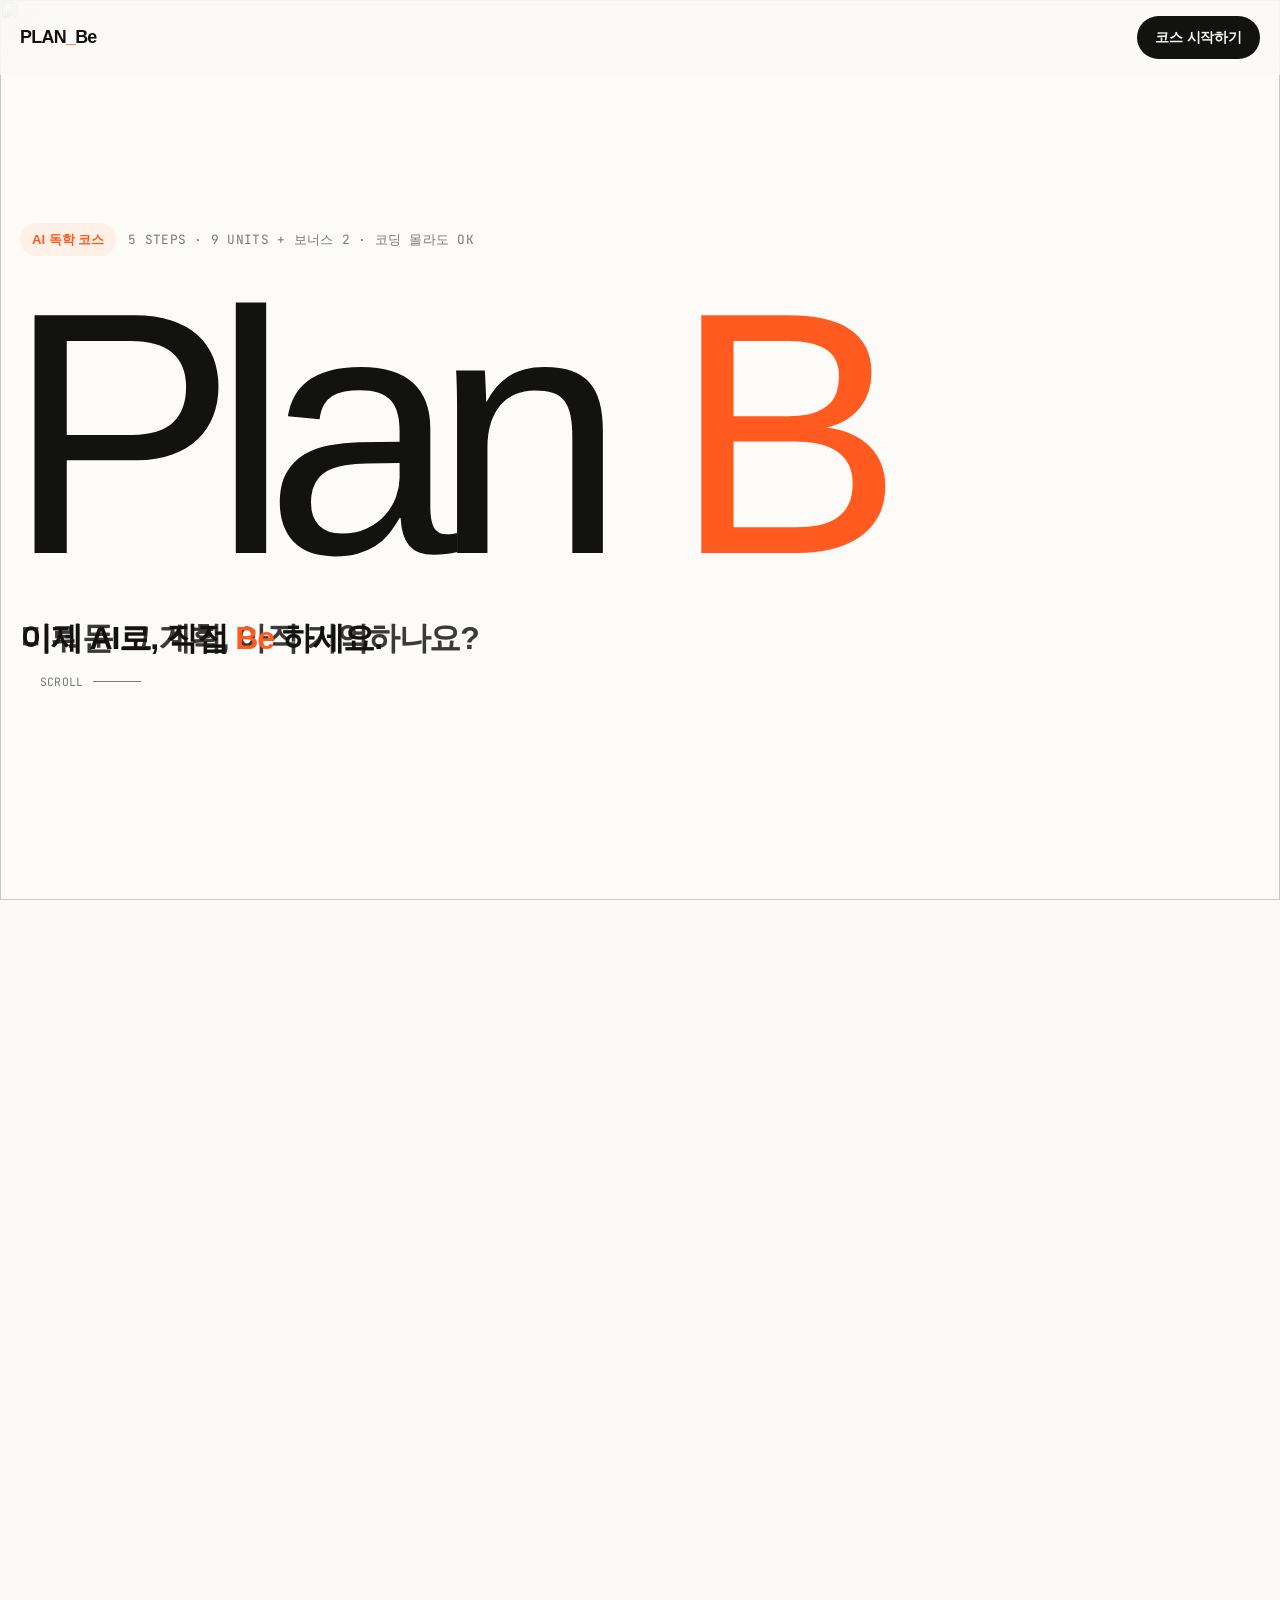
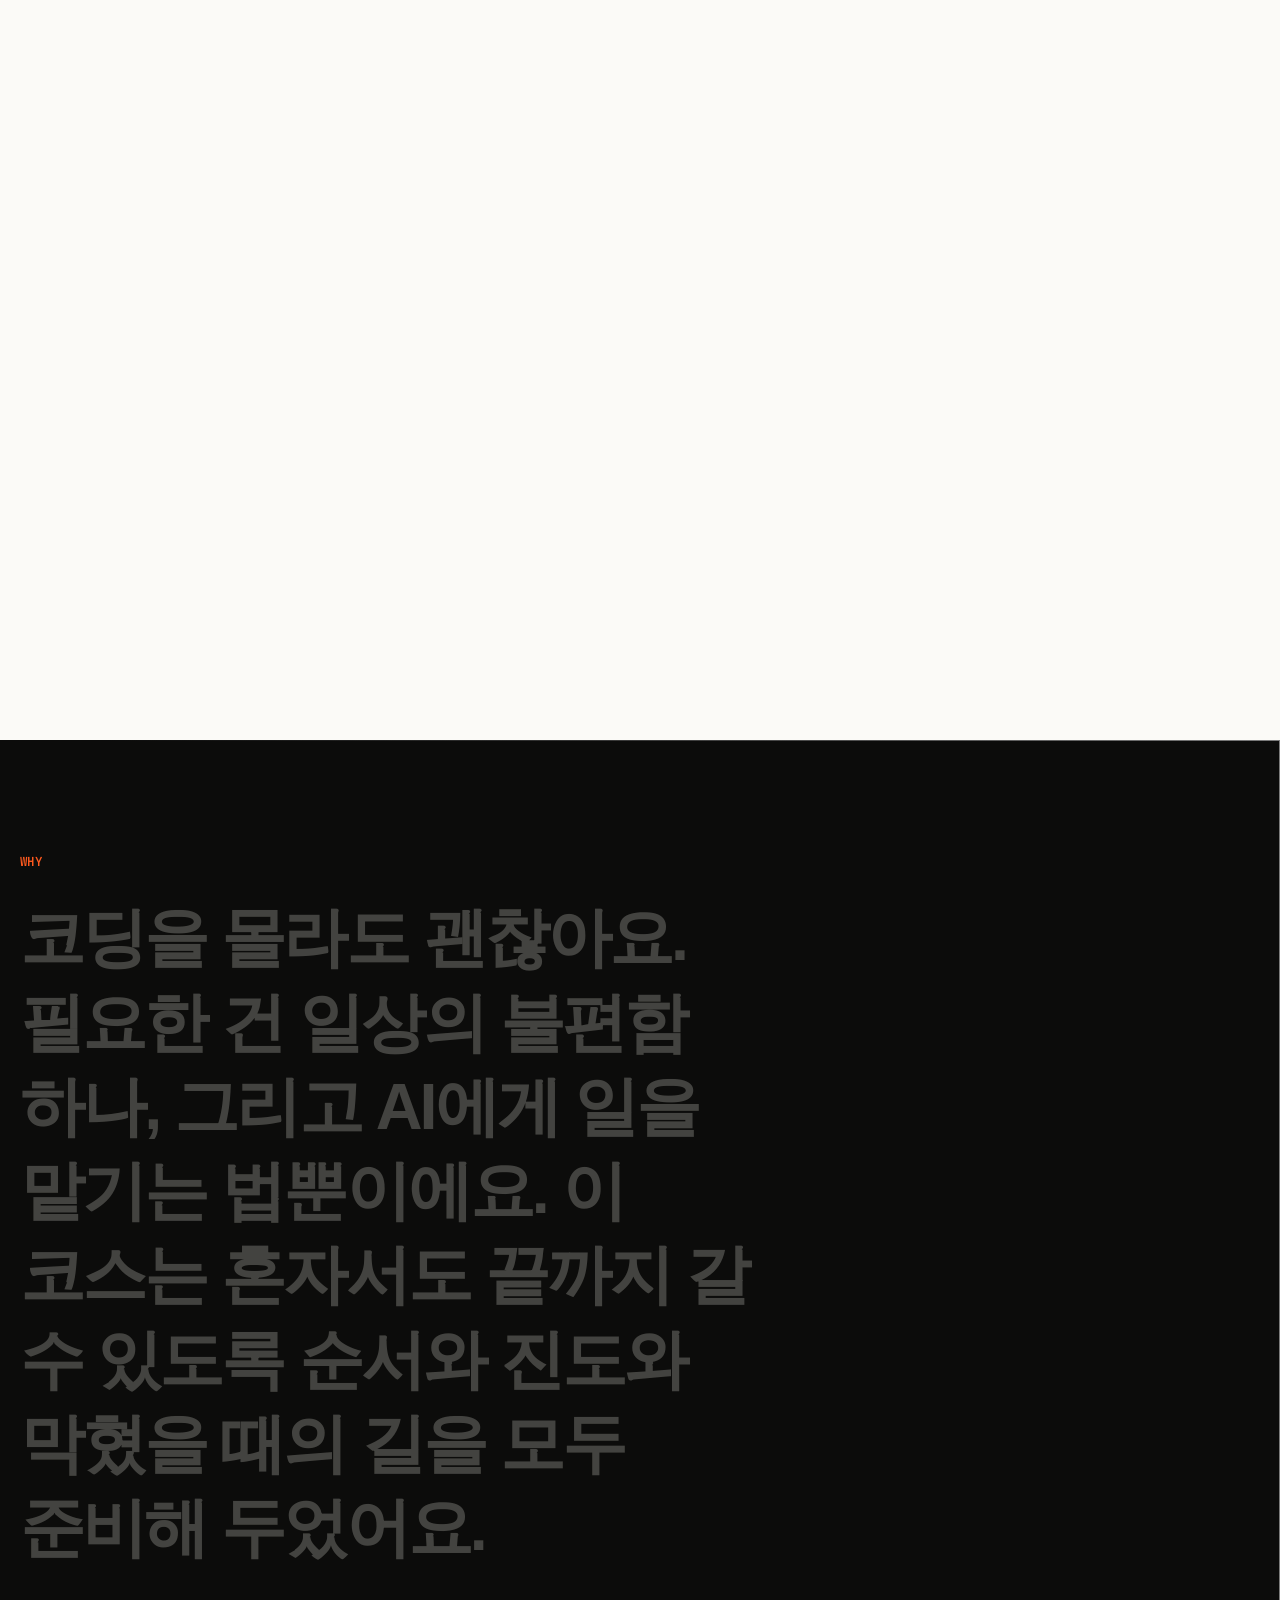
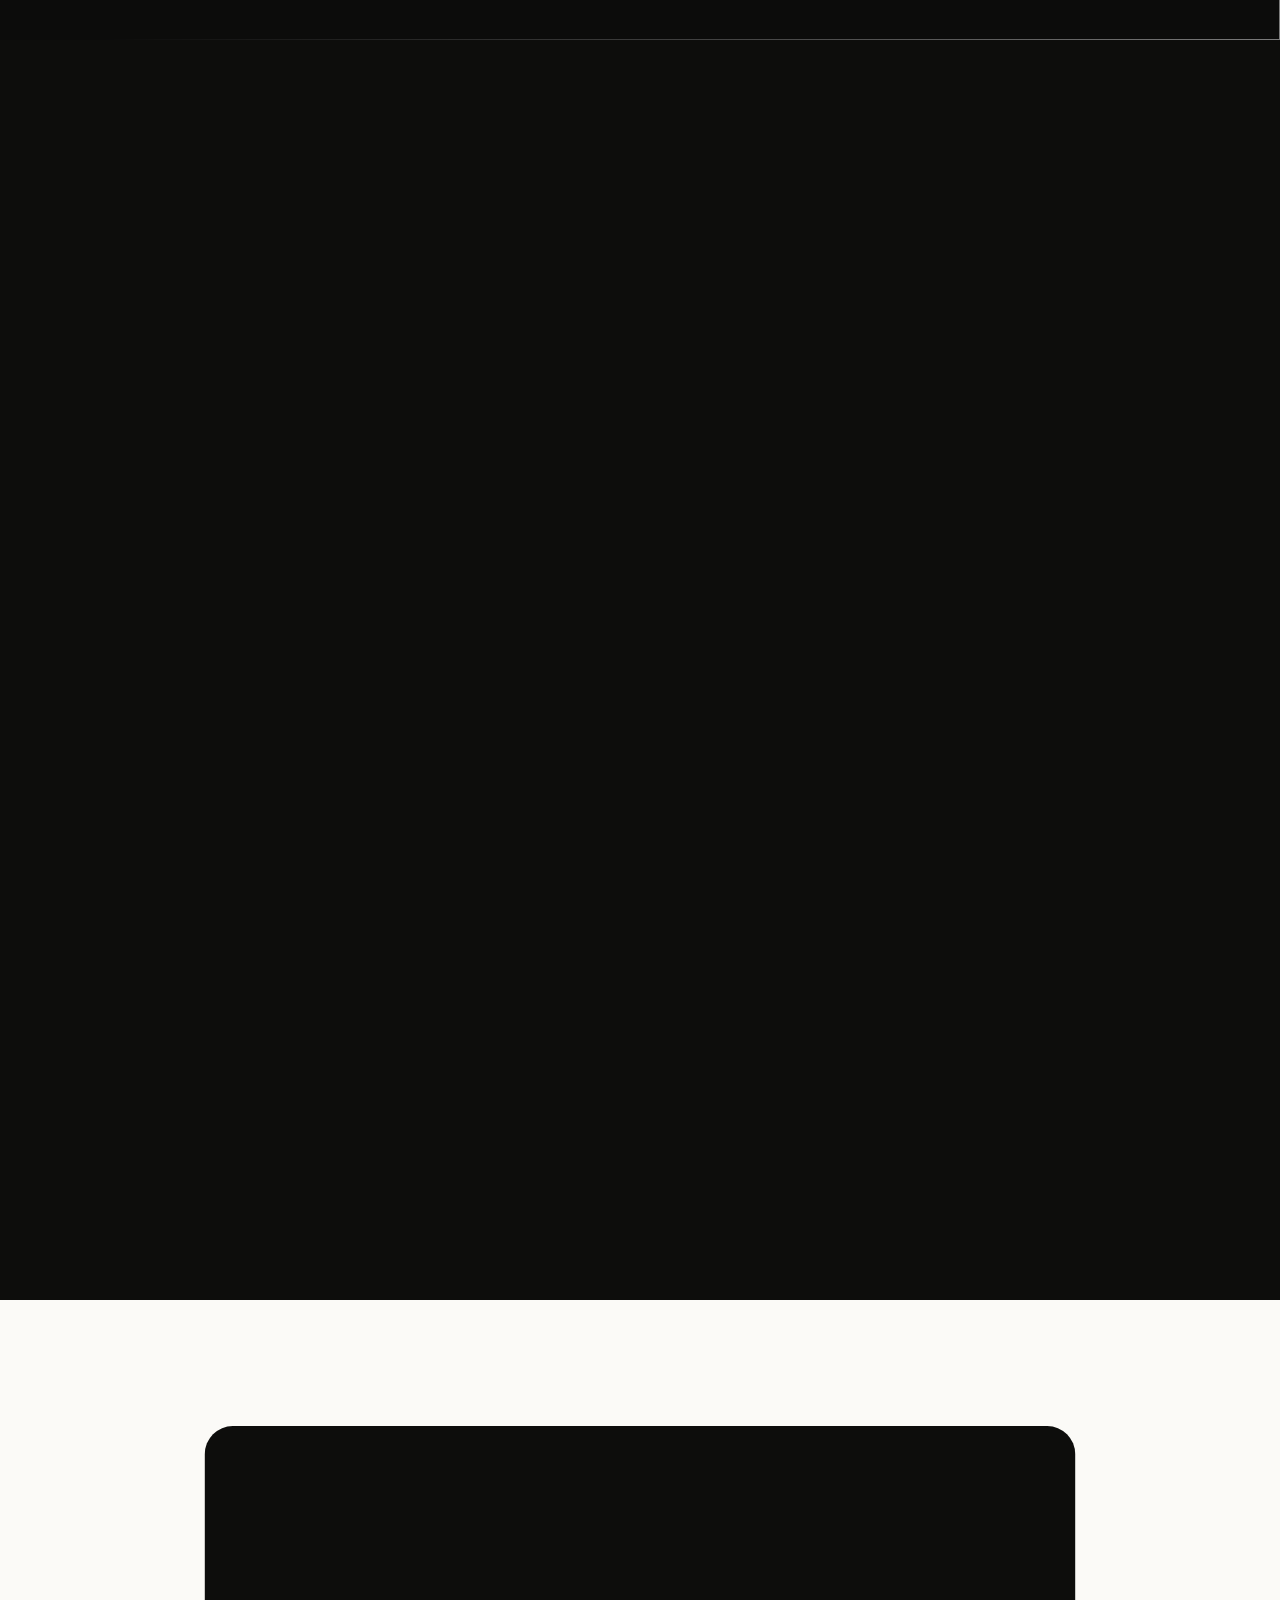
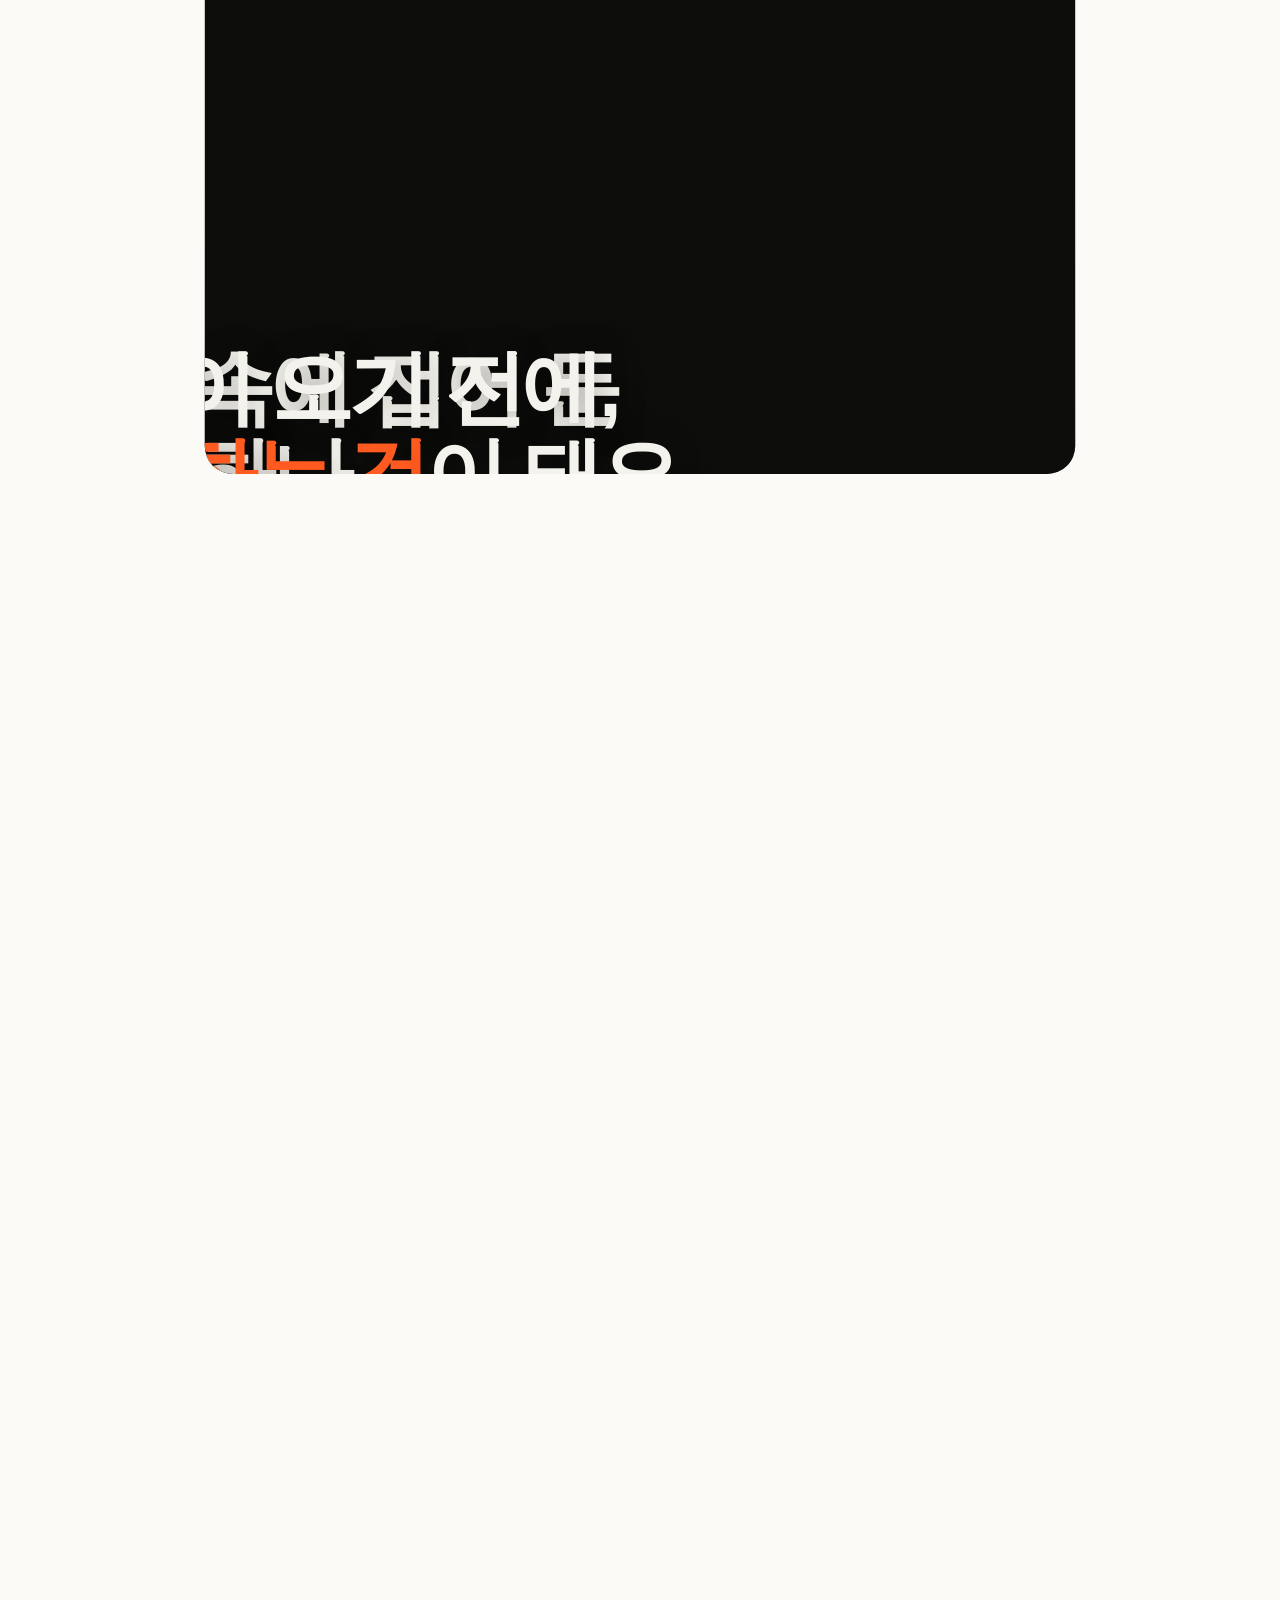
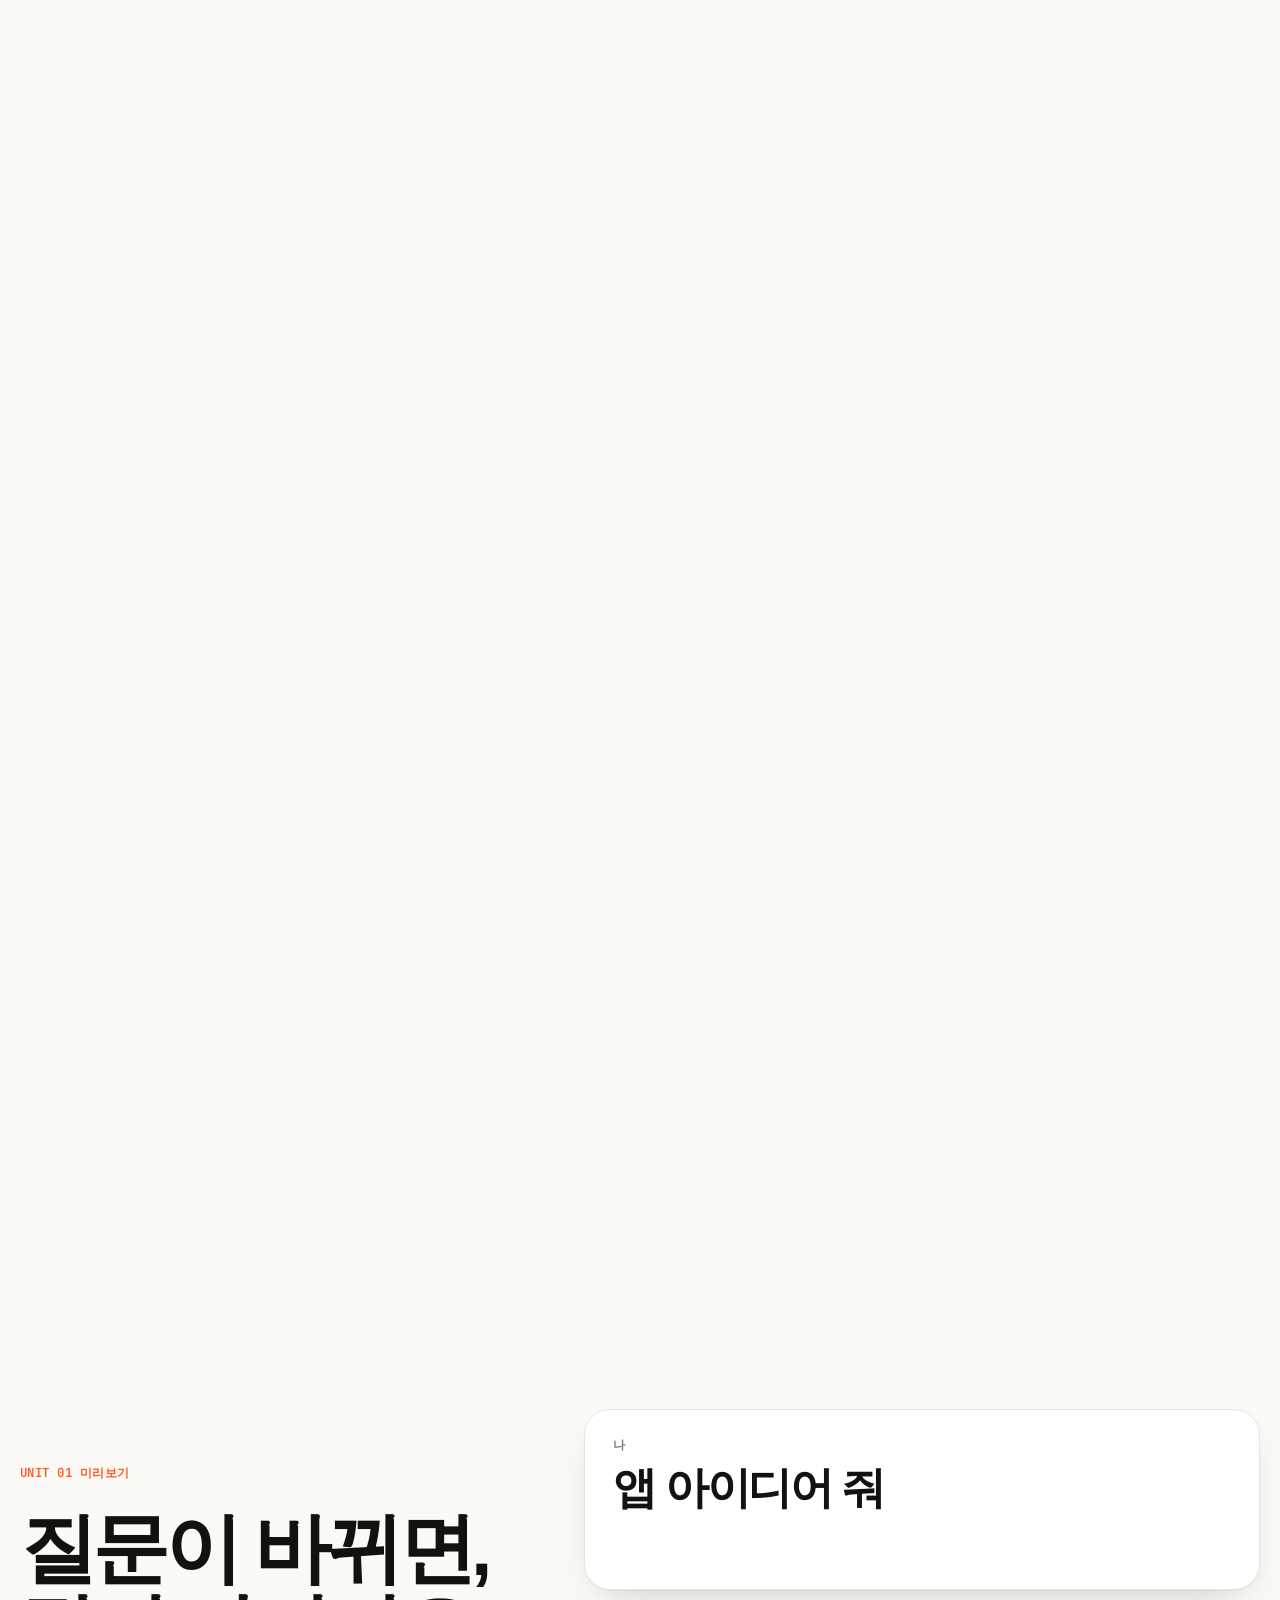
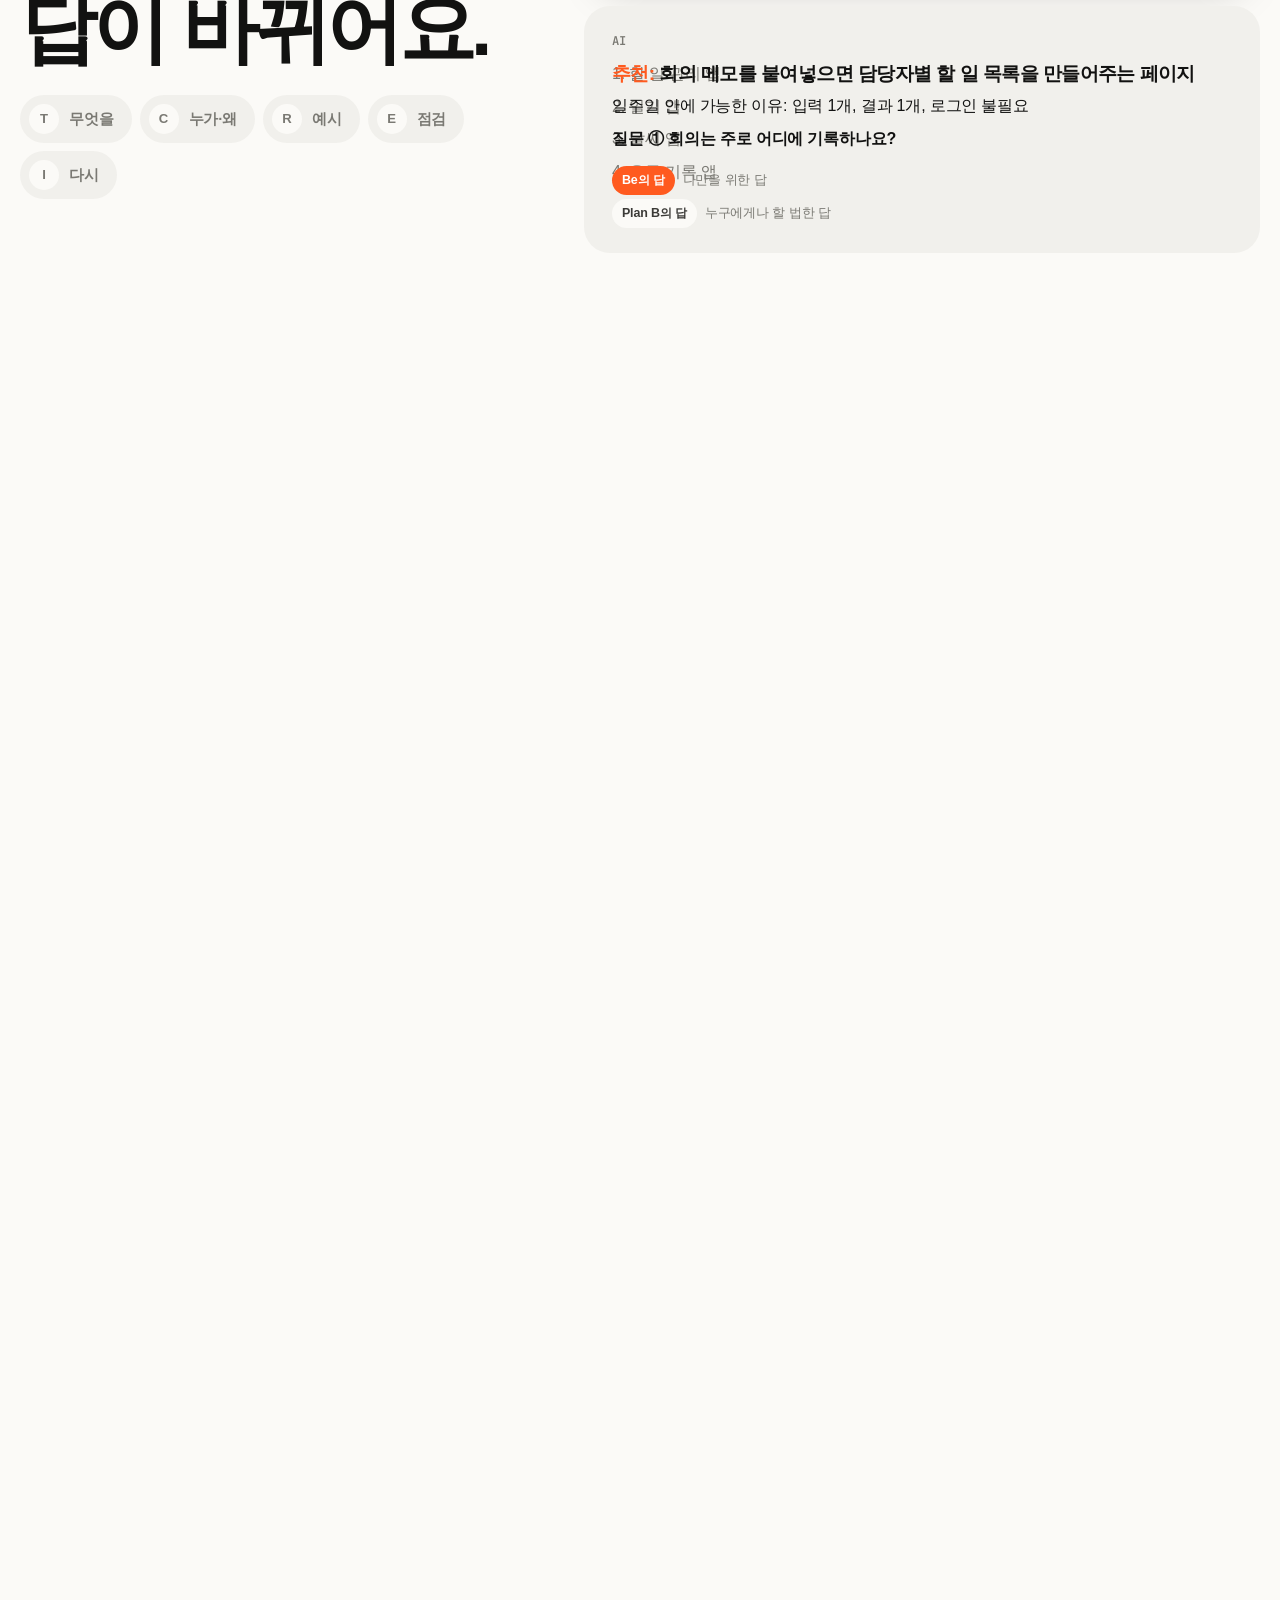
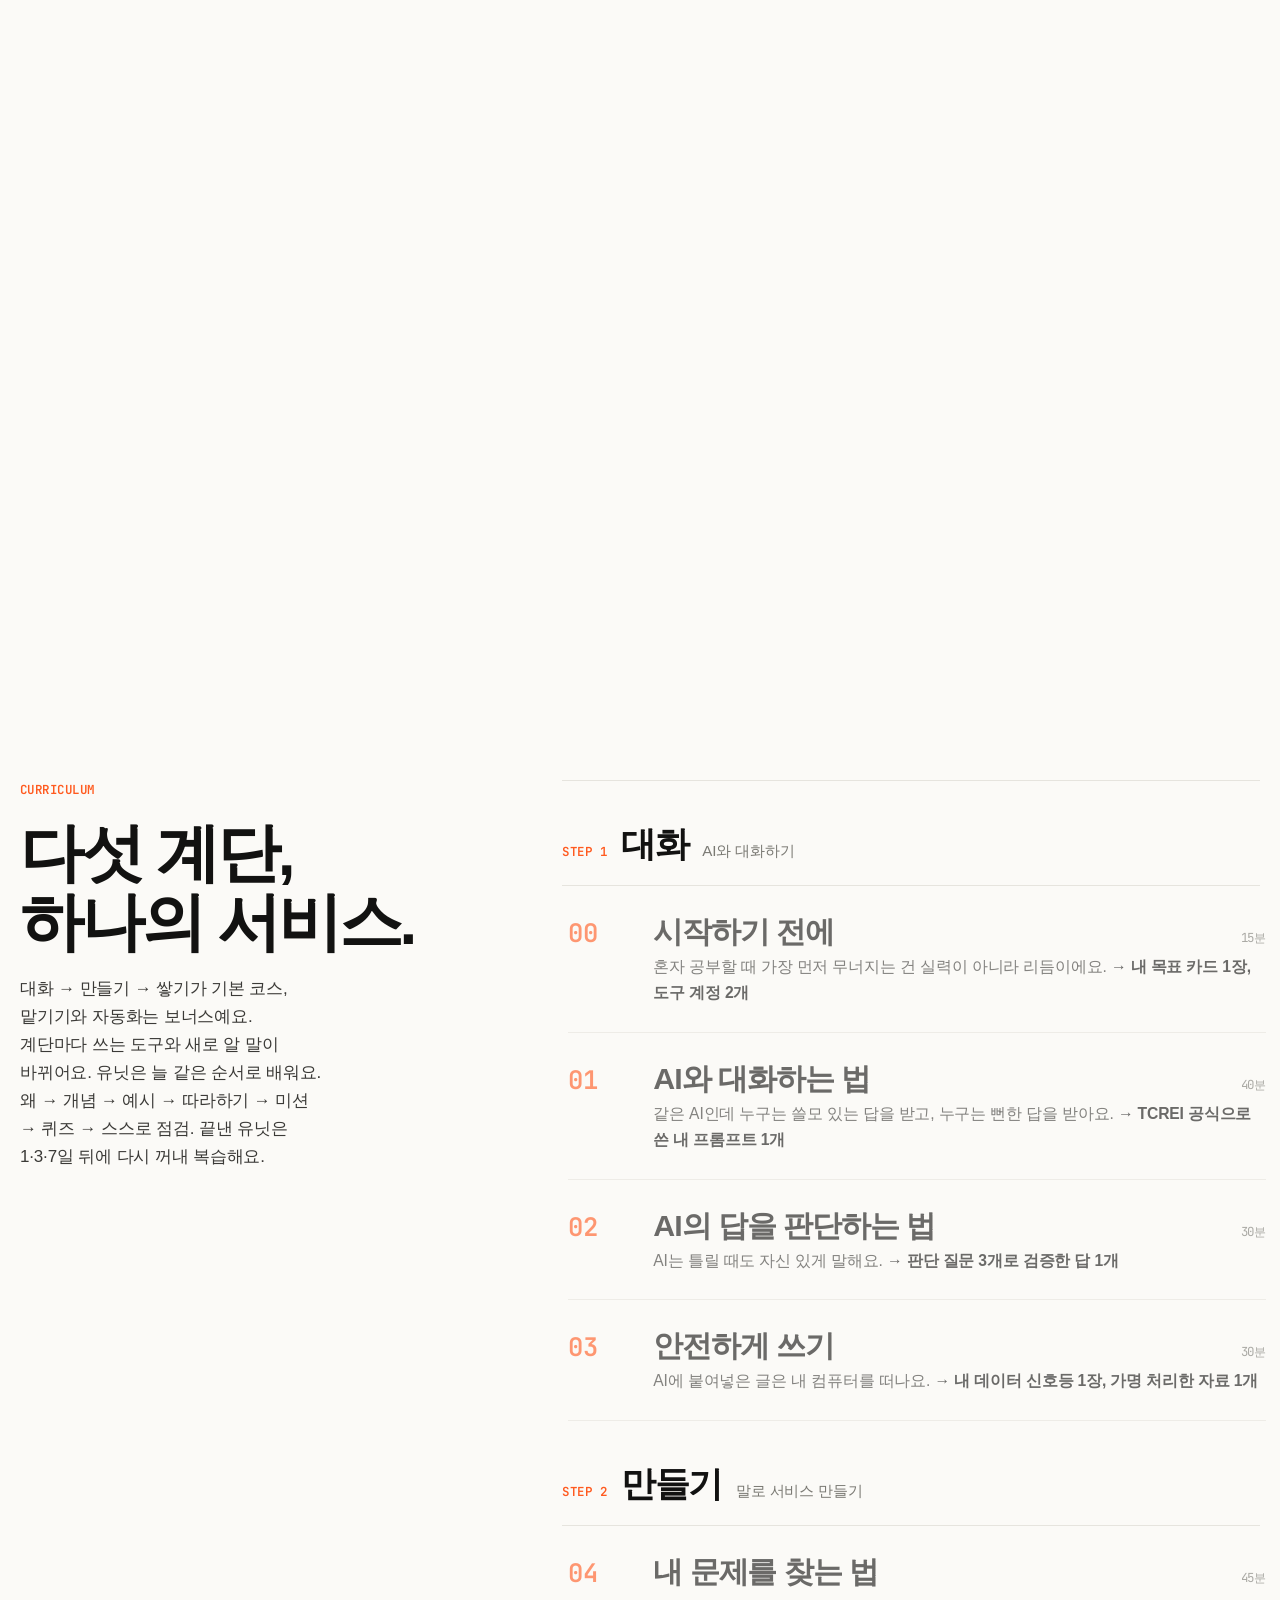
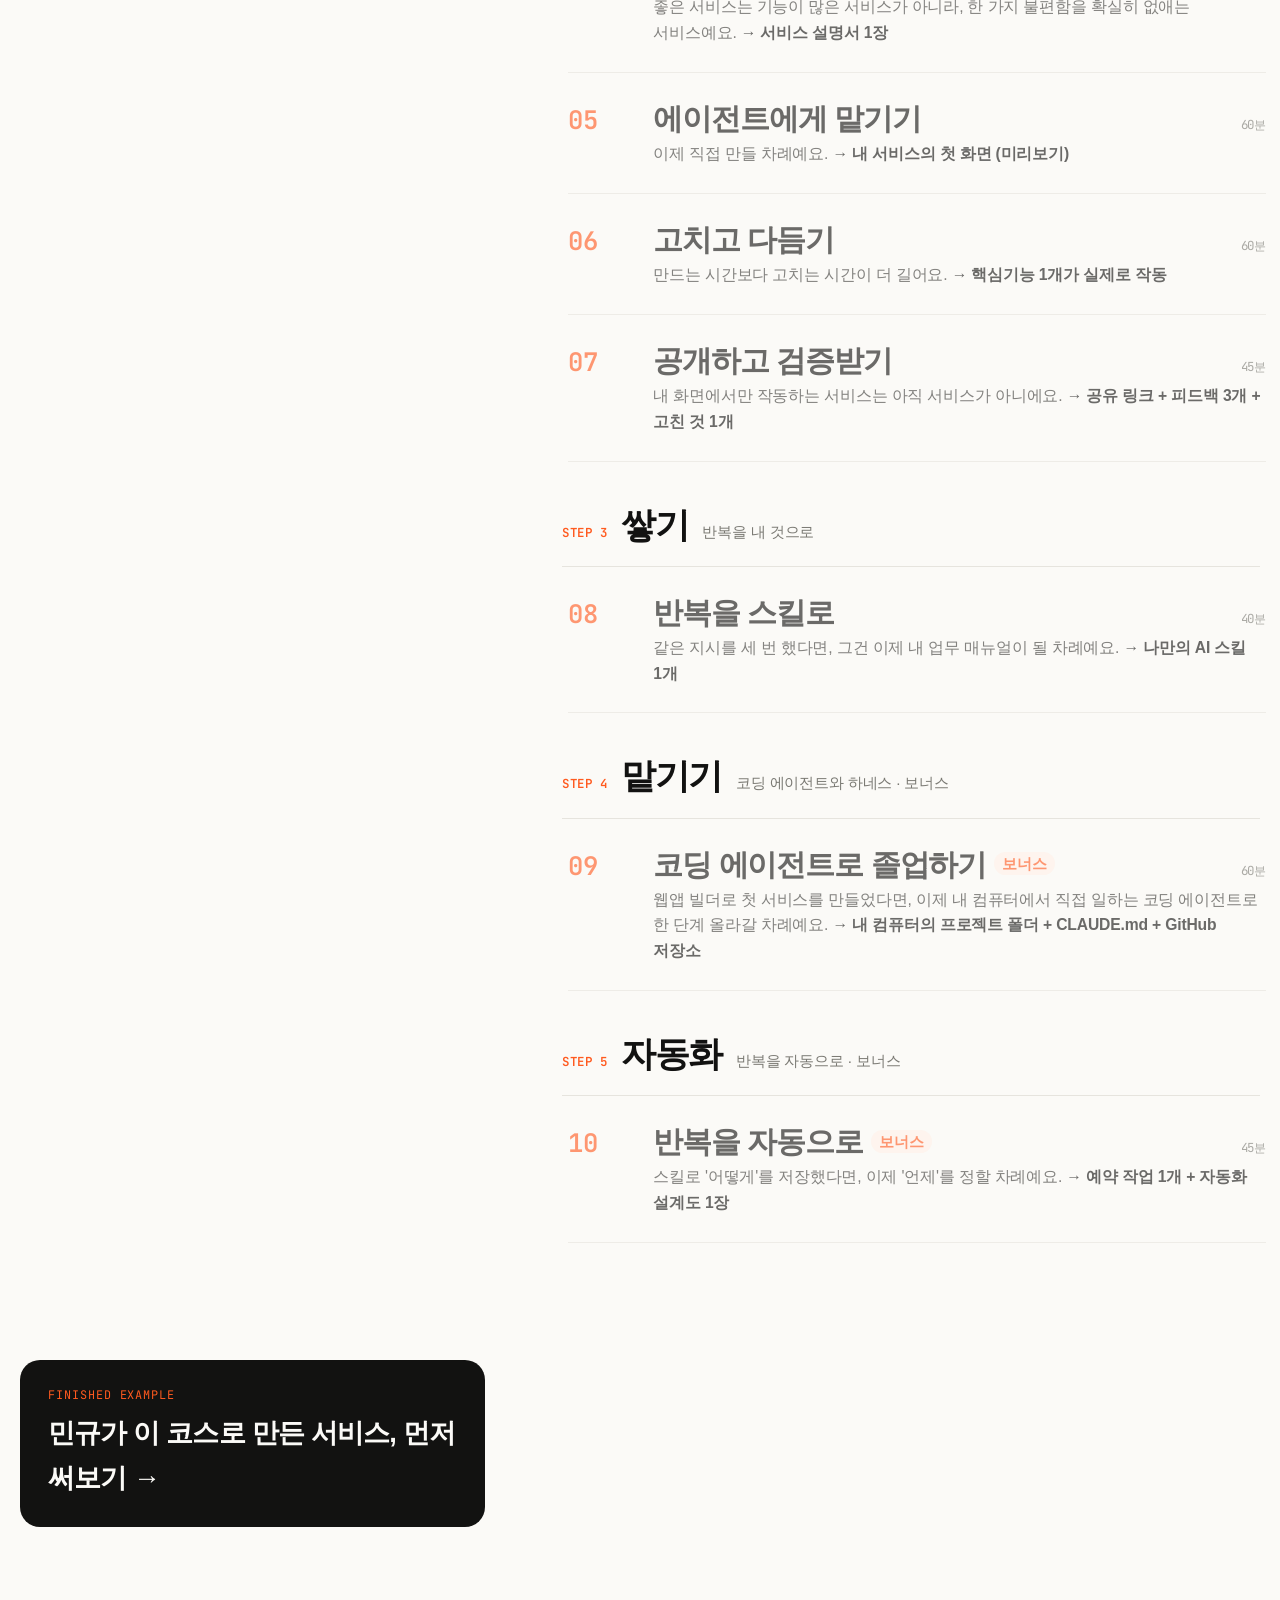
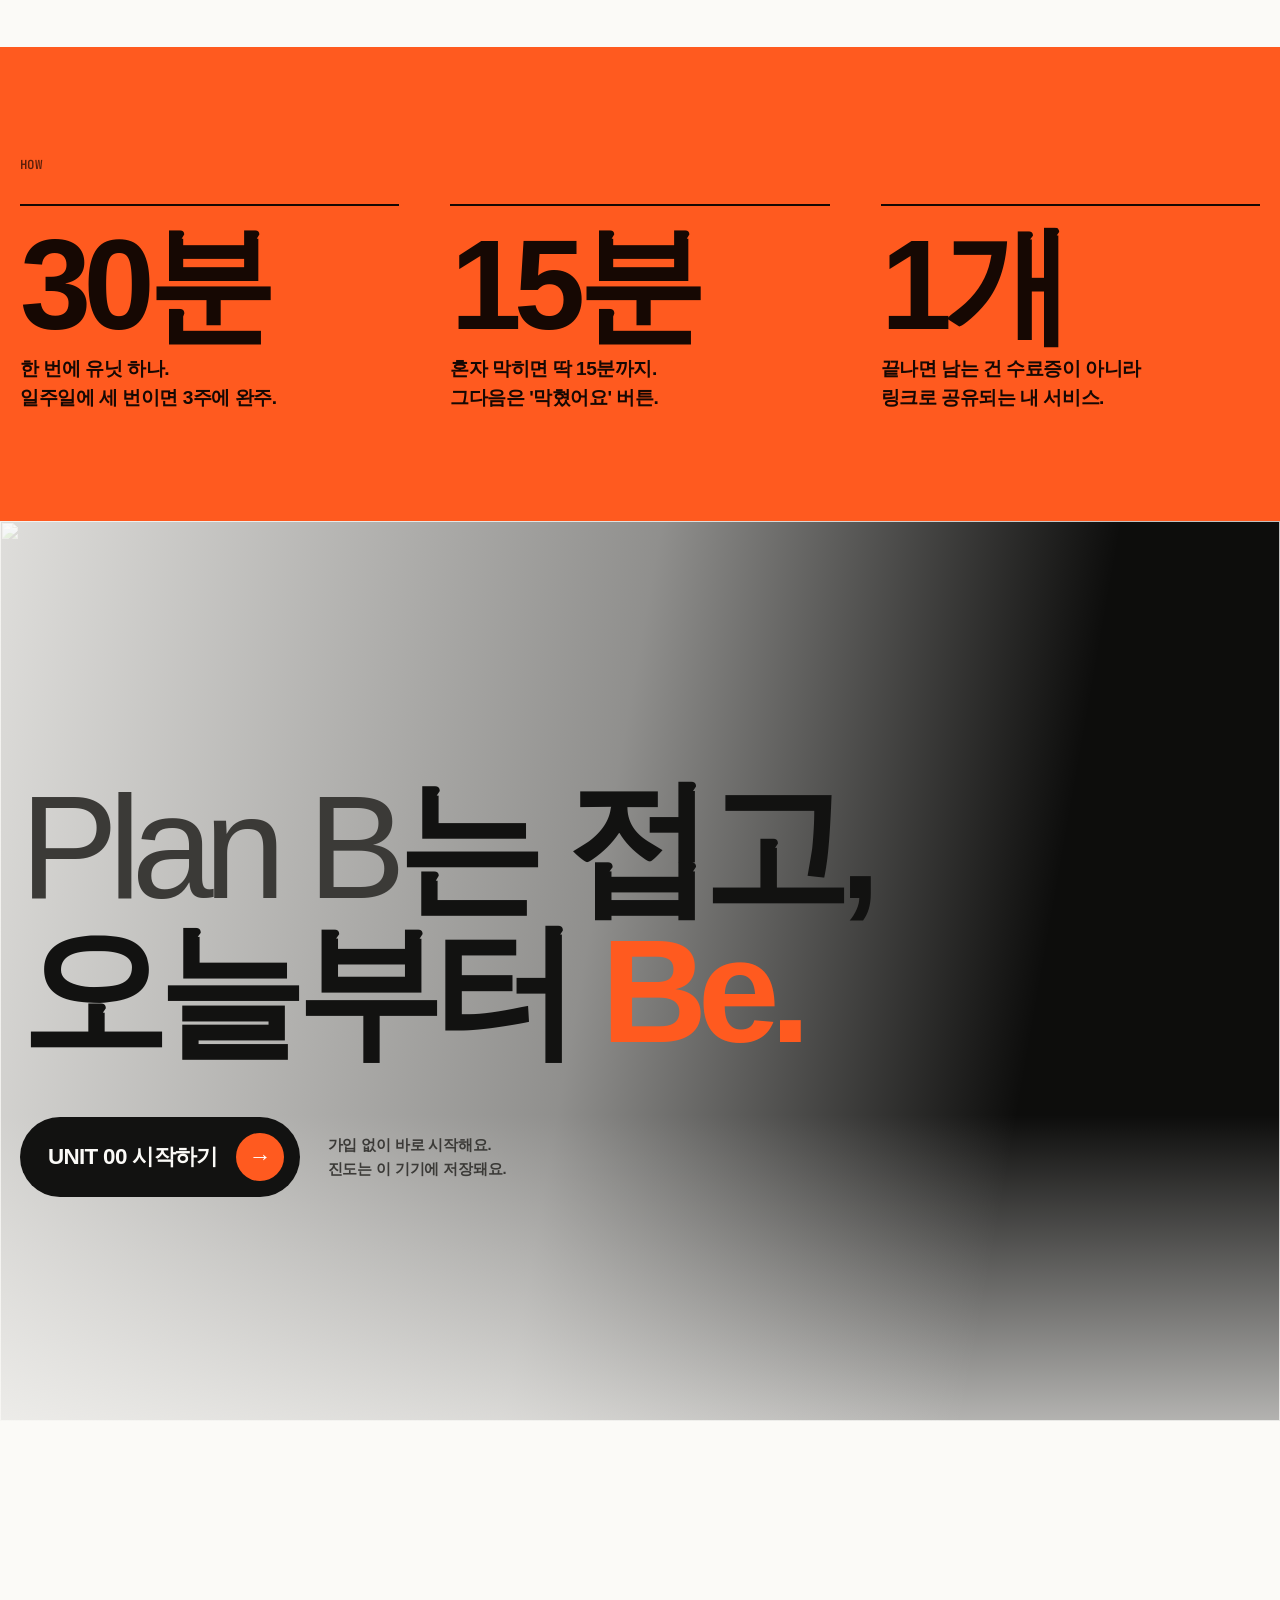
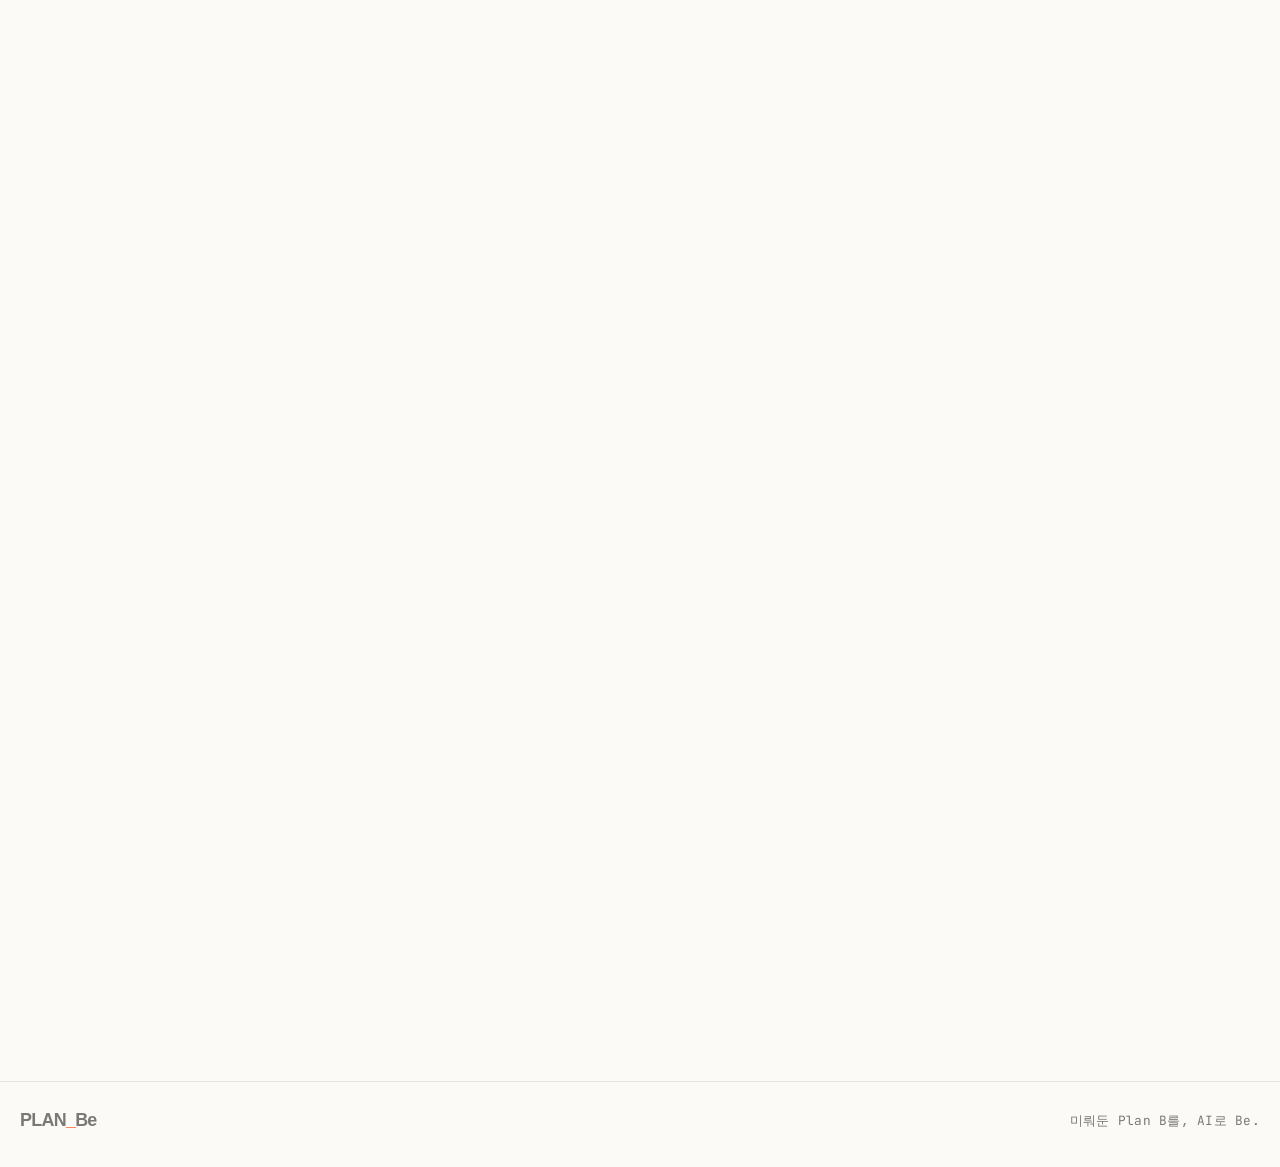
==== commit 31c1f6d9: "민규로 이름 변경, 시작점 진단·본문 용어 툴팁·완성품 데모 추가 - 예시 학습자 이름을 민지에서 민규로 바꿈 - 시작점 진단(#placement): 유닛마다 문제 1개 + 경험 " ====
--- a/site/index.html
+++ b/site/index.html
@@ -118,6 +118,7 @@
       <p class="course-sub">대화 → 만들기 → 쌓기가 기본 코스, 맡기기와 자동화는 보너스예요. 계단마다 쓰는 도구와 새로 알 말이 바뀌어요. 유닛은 늘 같은 순서로 배워요. 왜 → 개념 → 예시 → 따라하기 → 미션 → 퀴즈 → 스스로 점검. 끝낸 유닛은 1·3·7일 뒤에 다시 꺼내 복습해요.</p>
     </div>
     <ol class="units" id="units"></ol>
+    <a class="course-demo" href="demo.html"><span class="mono">FINISHED EXAMPLE</span><b>민규가 이 코스로 만든 서비스, 먼저 써보기 →</b></a>
   </section>
 
   <!-- 6. 약속 -->
--- a/site/assets/landing.css
+++ b/site/assets/landing.css
@@ -216,6 +216,10 @@
 .course-head h2 { font-size: clamp(2.2rem, 5vw, 4.2rem); font-weight: 830; line-height: 1.08; letter-spacing: -0.05em; }
 .course-sub { color: var(--ink-2); max-width: 32ch; }
 .units { list-style: none; margin: 0; padding: 0; display: grid; border-top: 1px solid var(--line); }
+.course-demo { display: grid; gap: 6px; margin-top: 40px; padding: 26px 28px; border-radius: 20px; background: var(--ink); color: var(--bg); text-decoration: none; transition: transform 0.2s; }
+.course-demo:hover { transform: translateY(-3px); }
+.course-demo .mono { font-size: 0.74rem; letter-spacing: 0.08em; color: var(--accent); }
+.course-demo b { font-size: clamp(1.2rem, 2.6vw, 1.7rem); font-weight: 800; letter-spacing: -0.03em; }
 .stage-row { display: flex; flex-wrap: wrap; align-items: baseline; gap: 6px 14px; padding: 34px 0 12px; border-bottom: 1px solid var(--line); }
 .stage-row .mono { font-size: 0.78rem; font-weight: 600; color: var(--accent); letter-spacing: 0.04em; }
 .stage-row b { font-size: clamp(1.5rem, 3vw, 2.2rem); font-weight: 820; letter-spacing: -0.04em; }
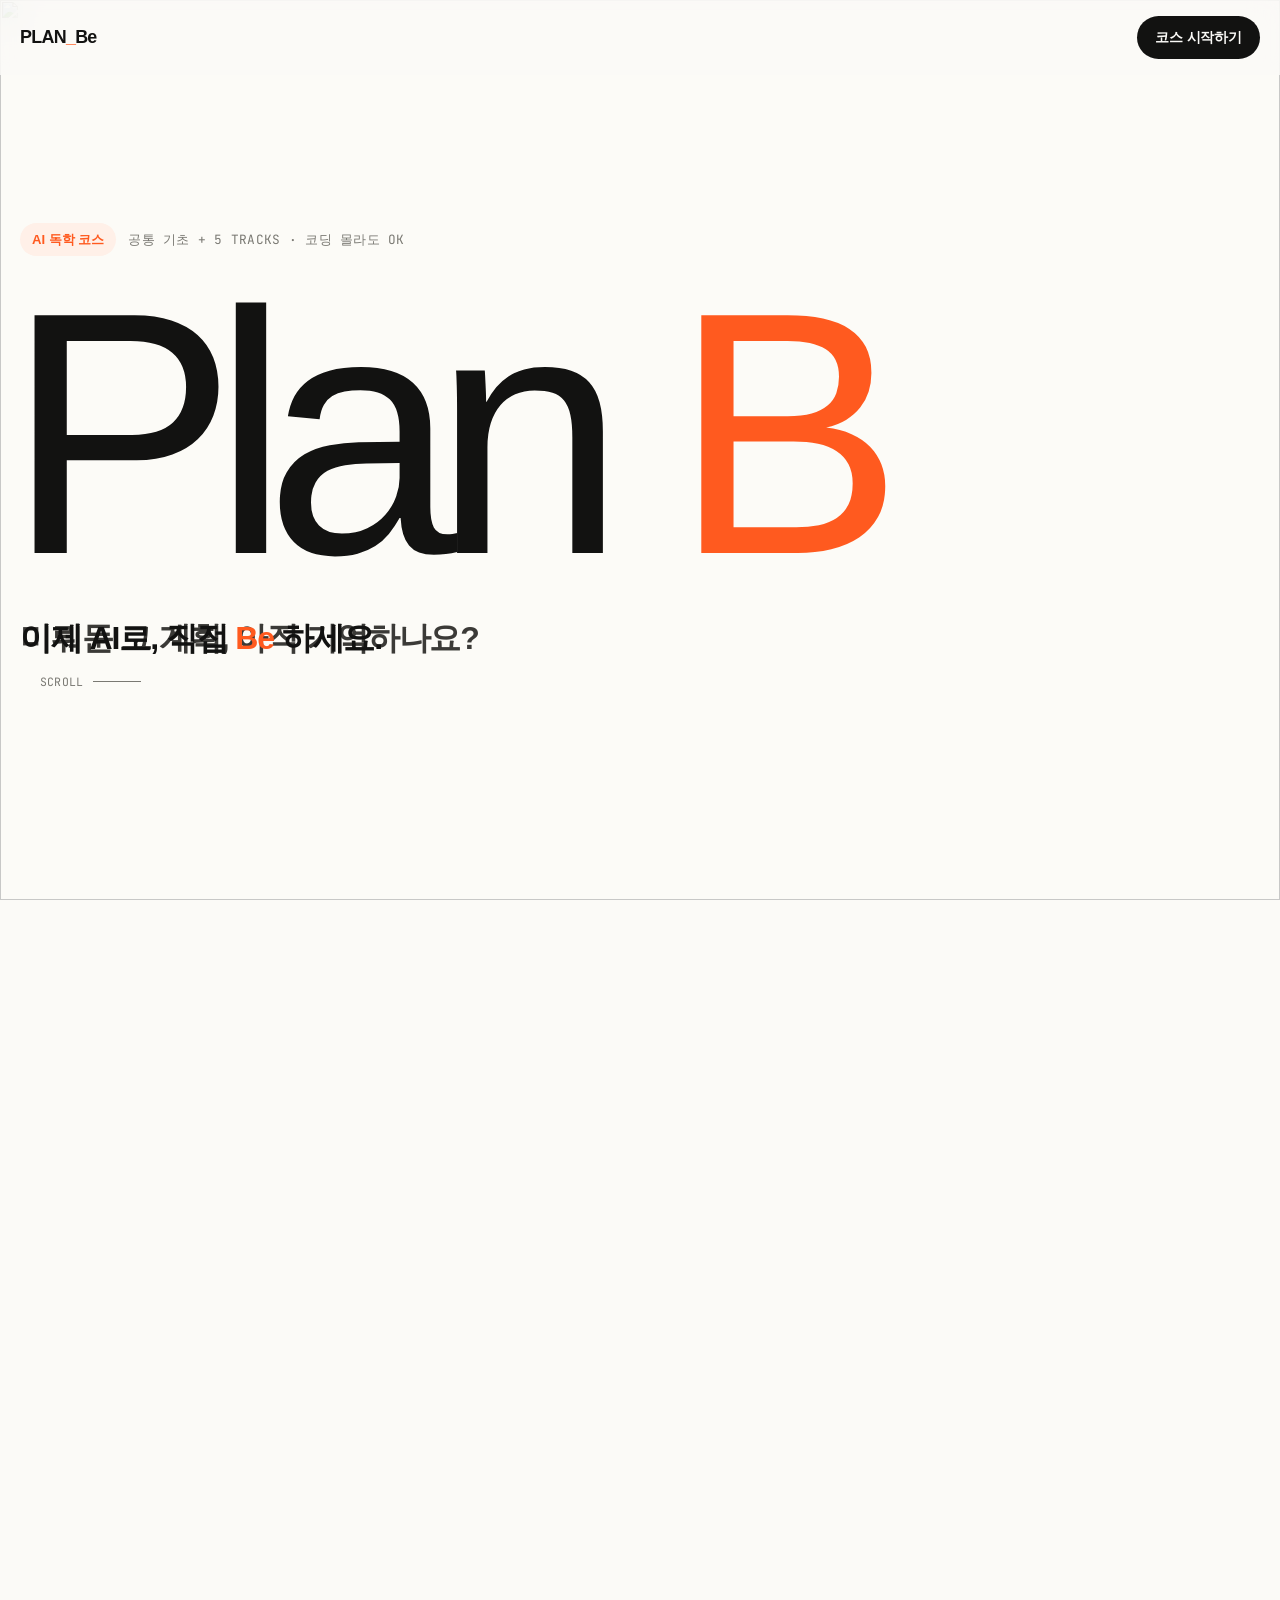
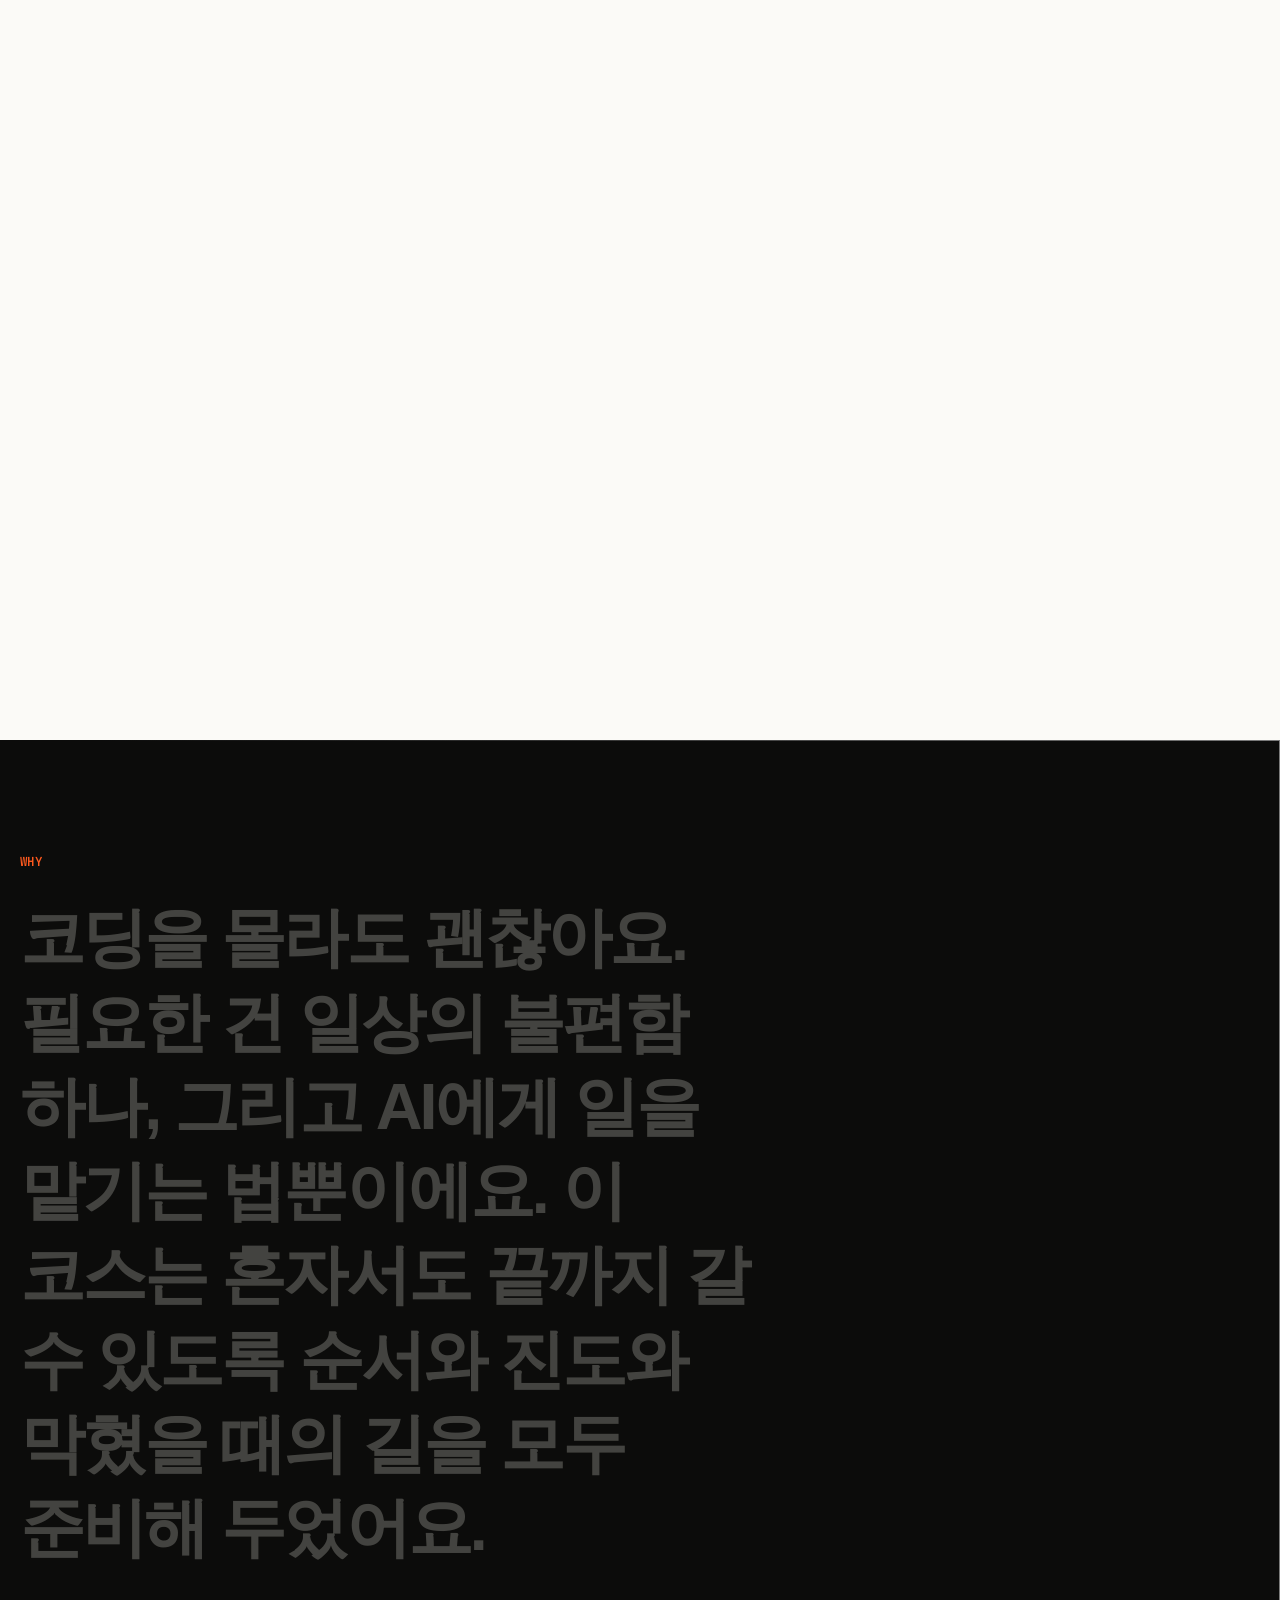
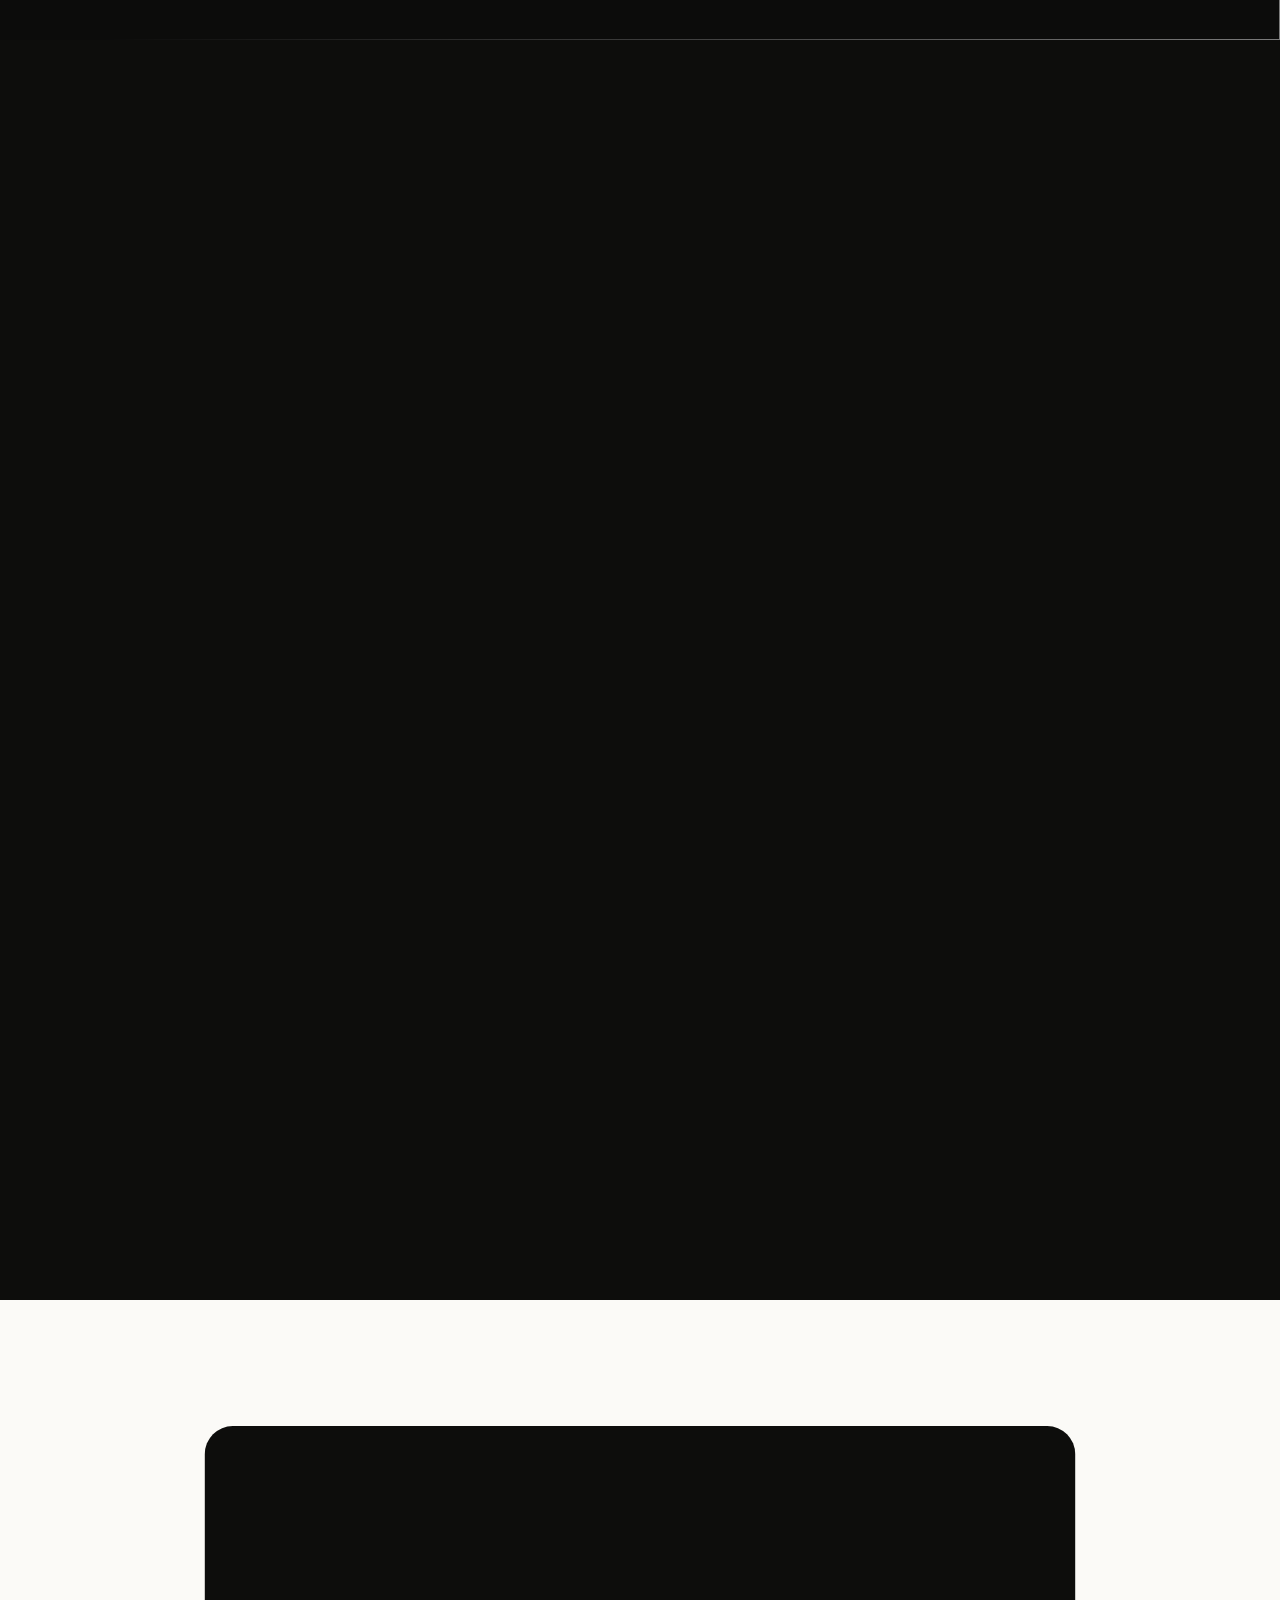
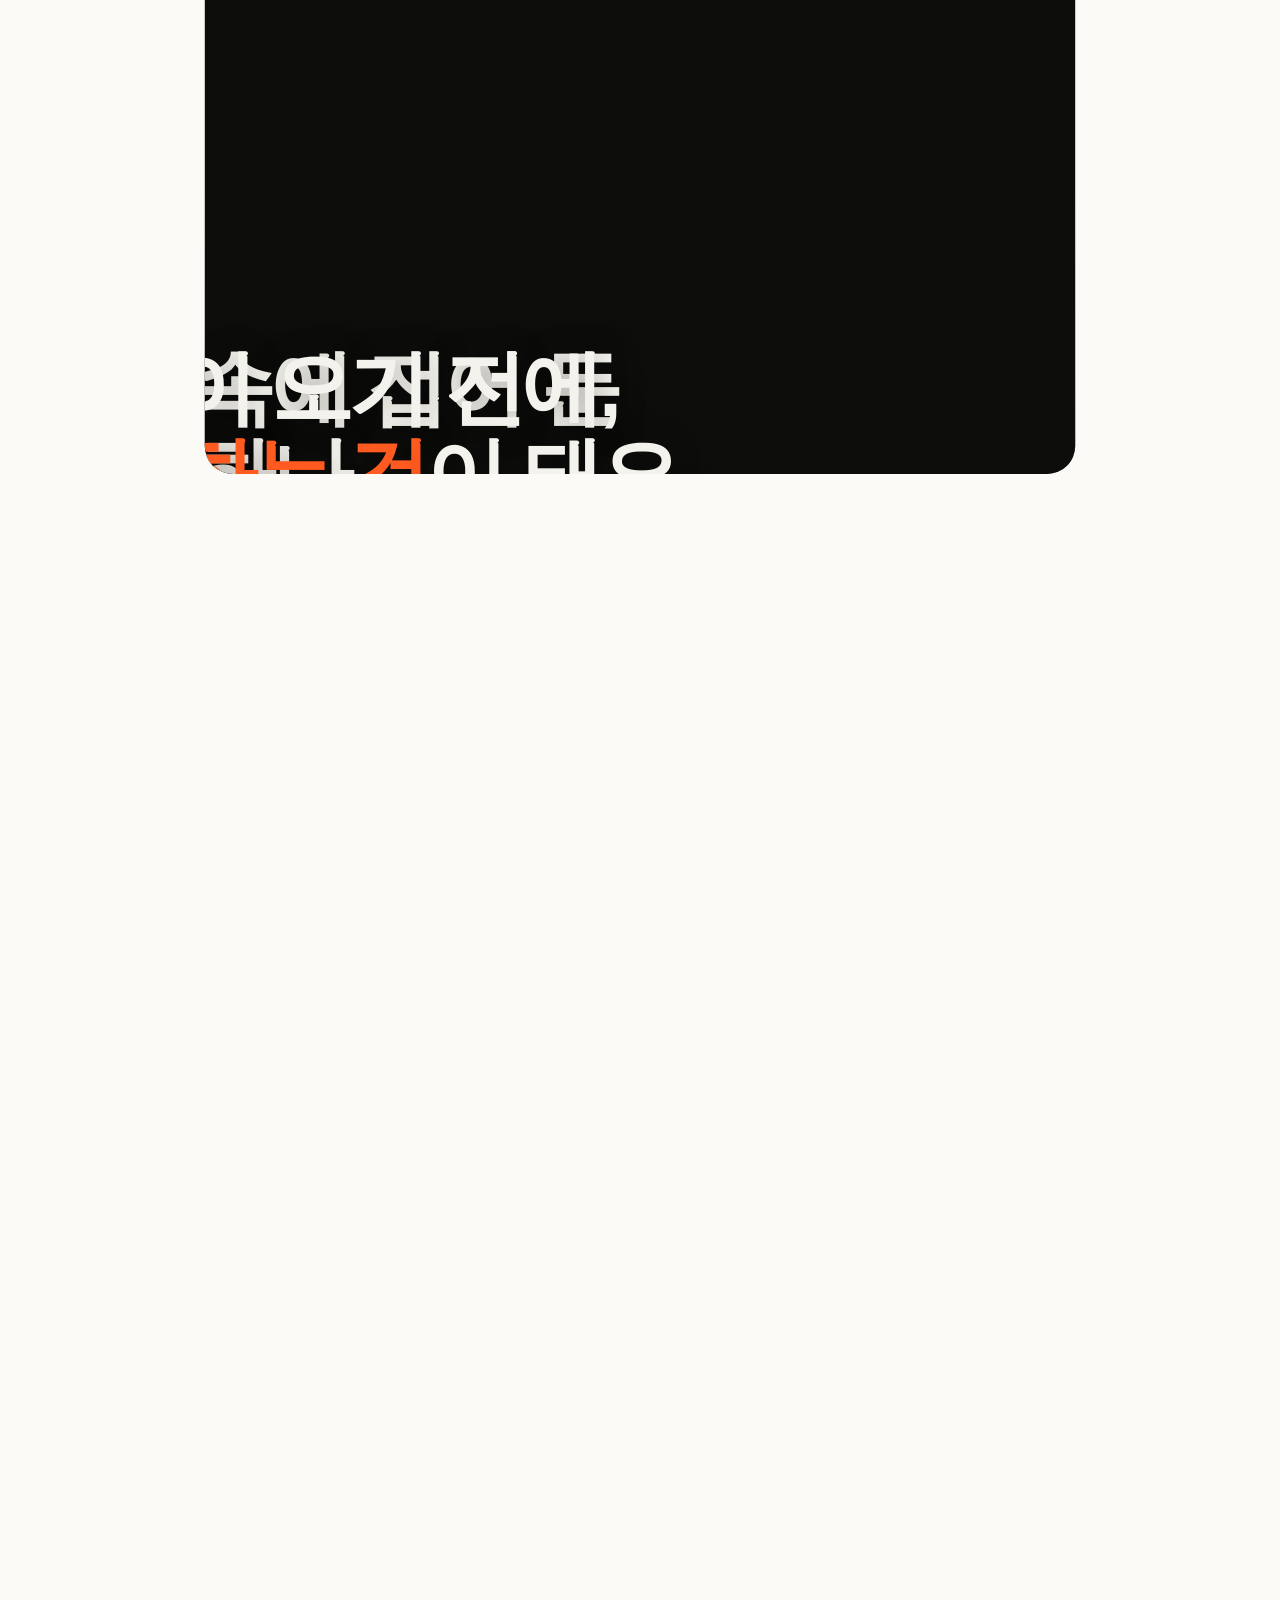
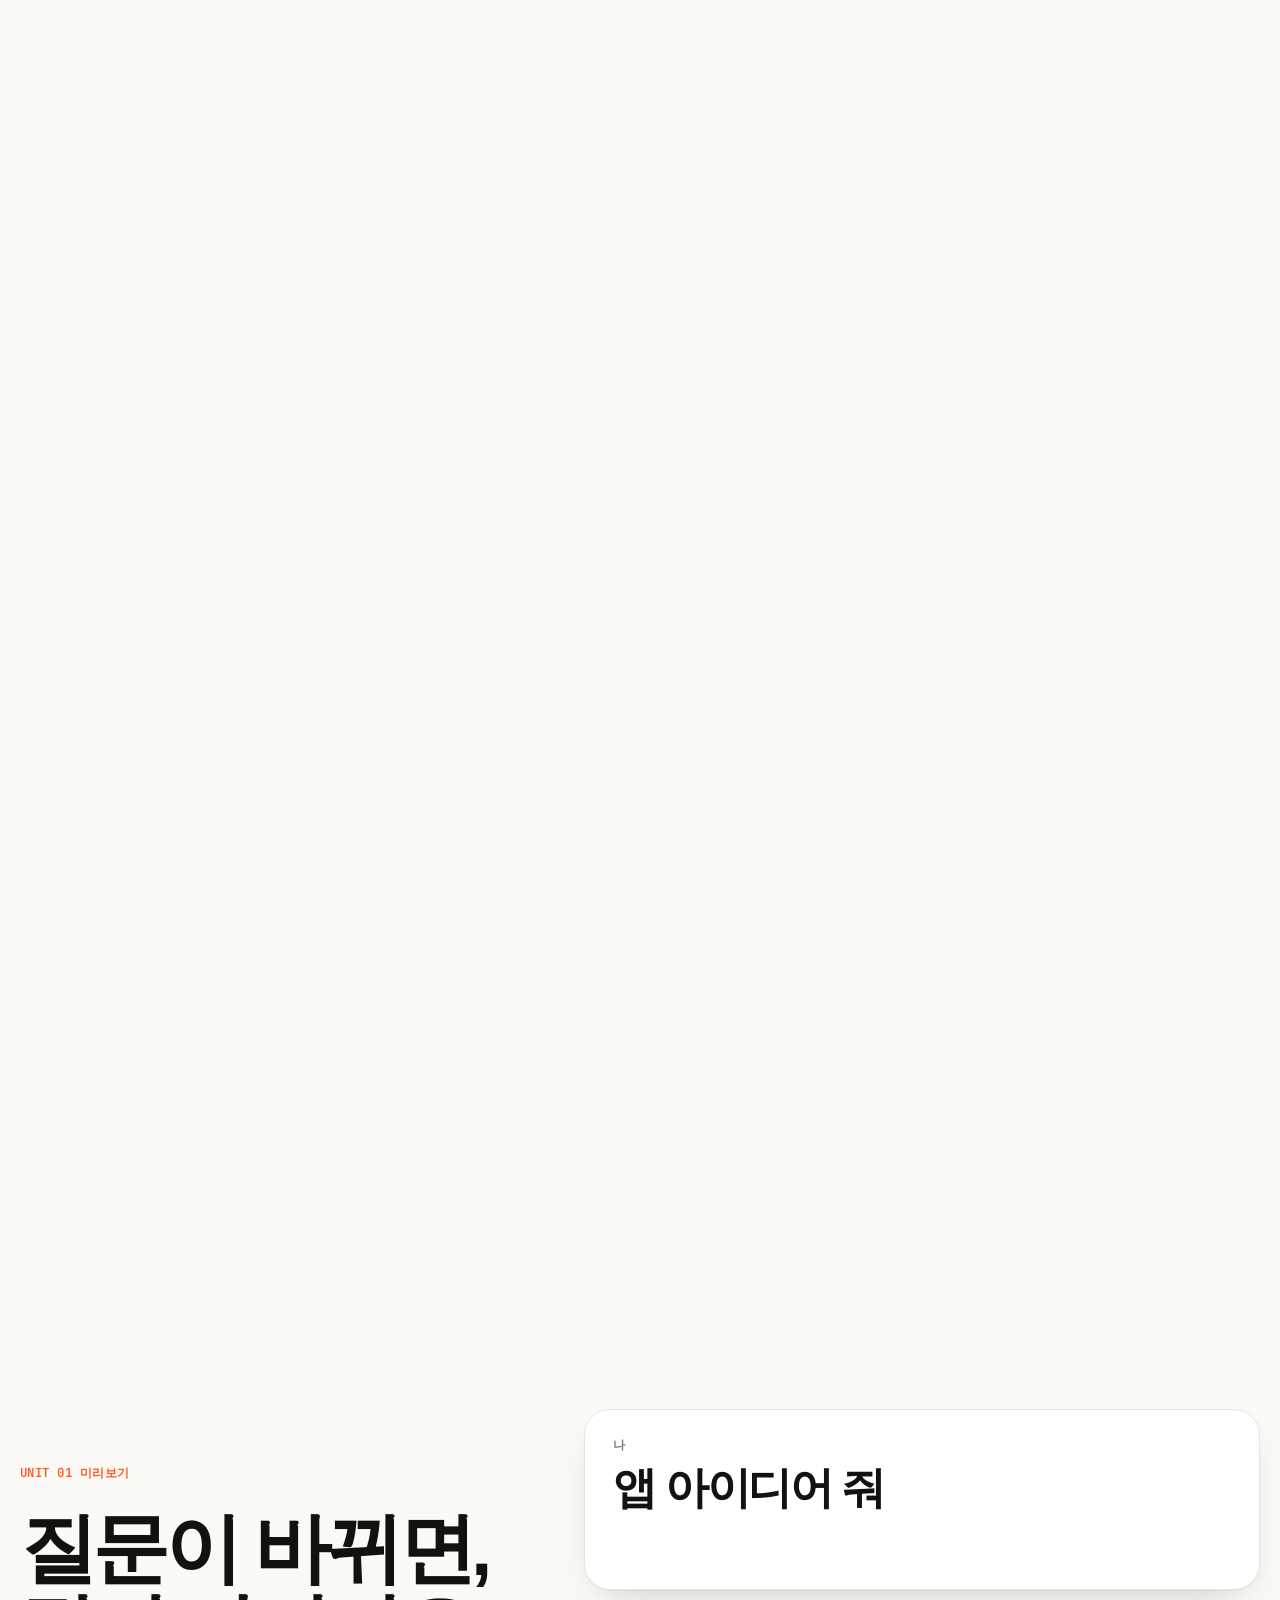
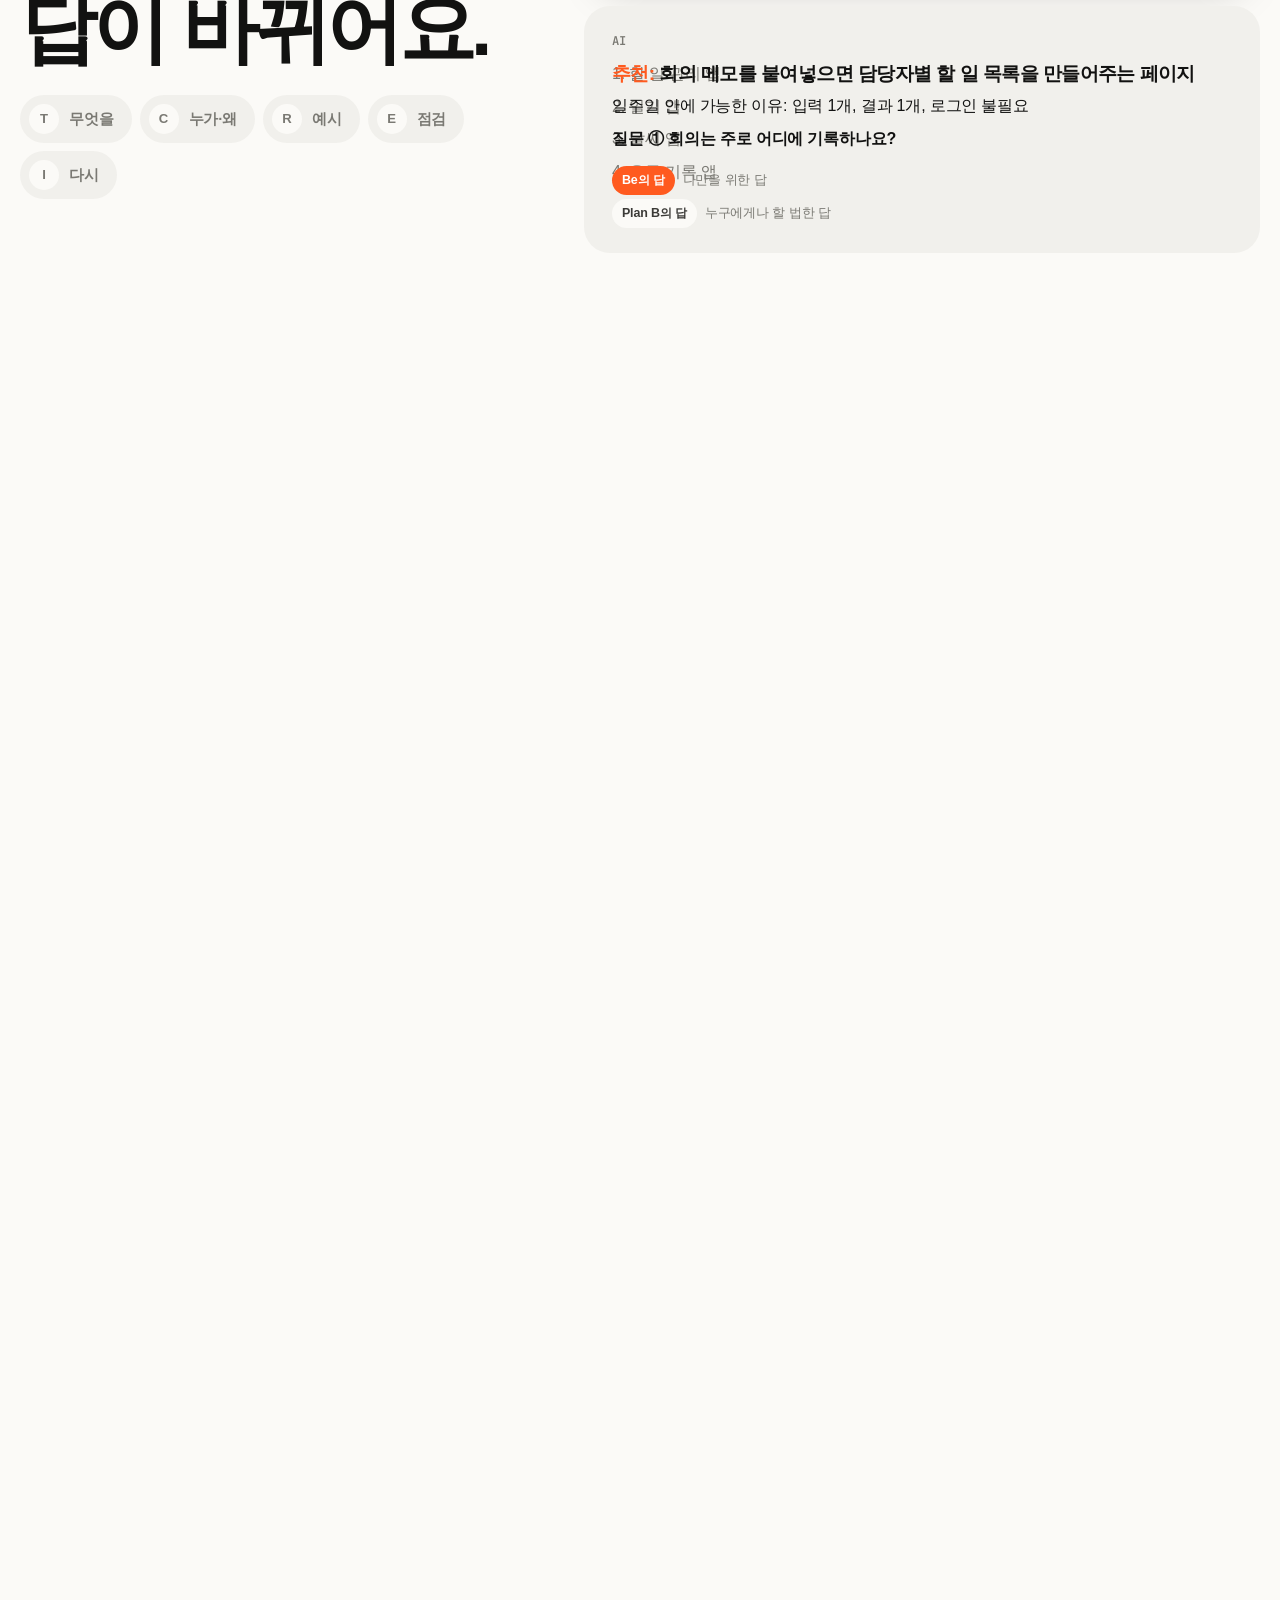
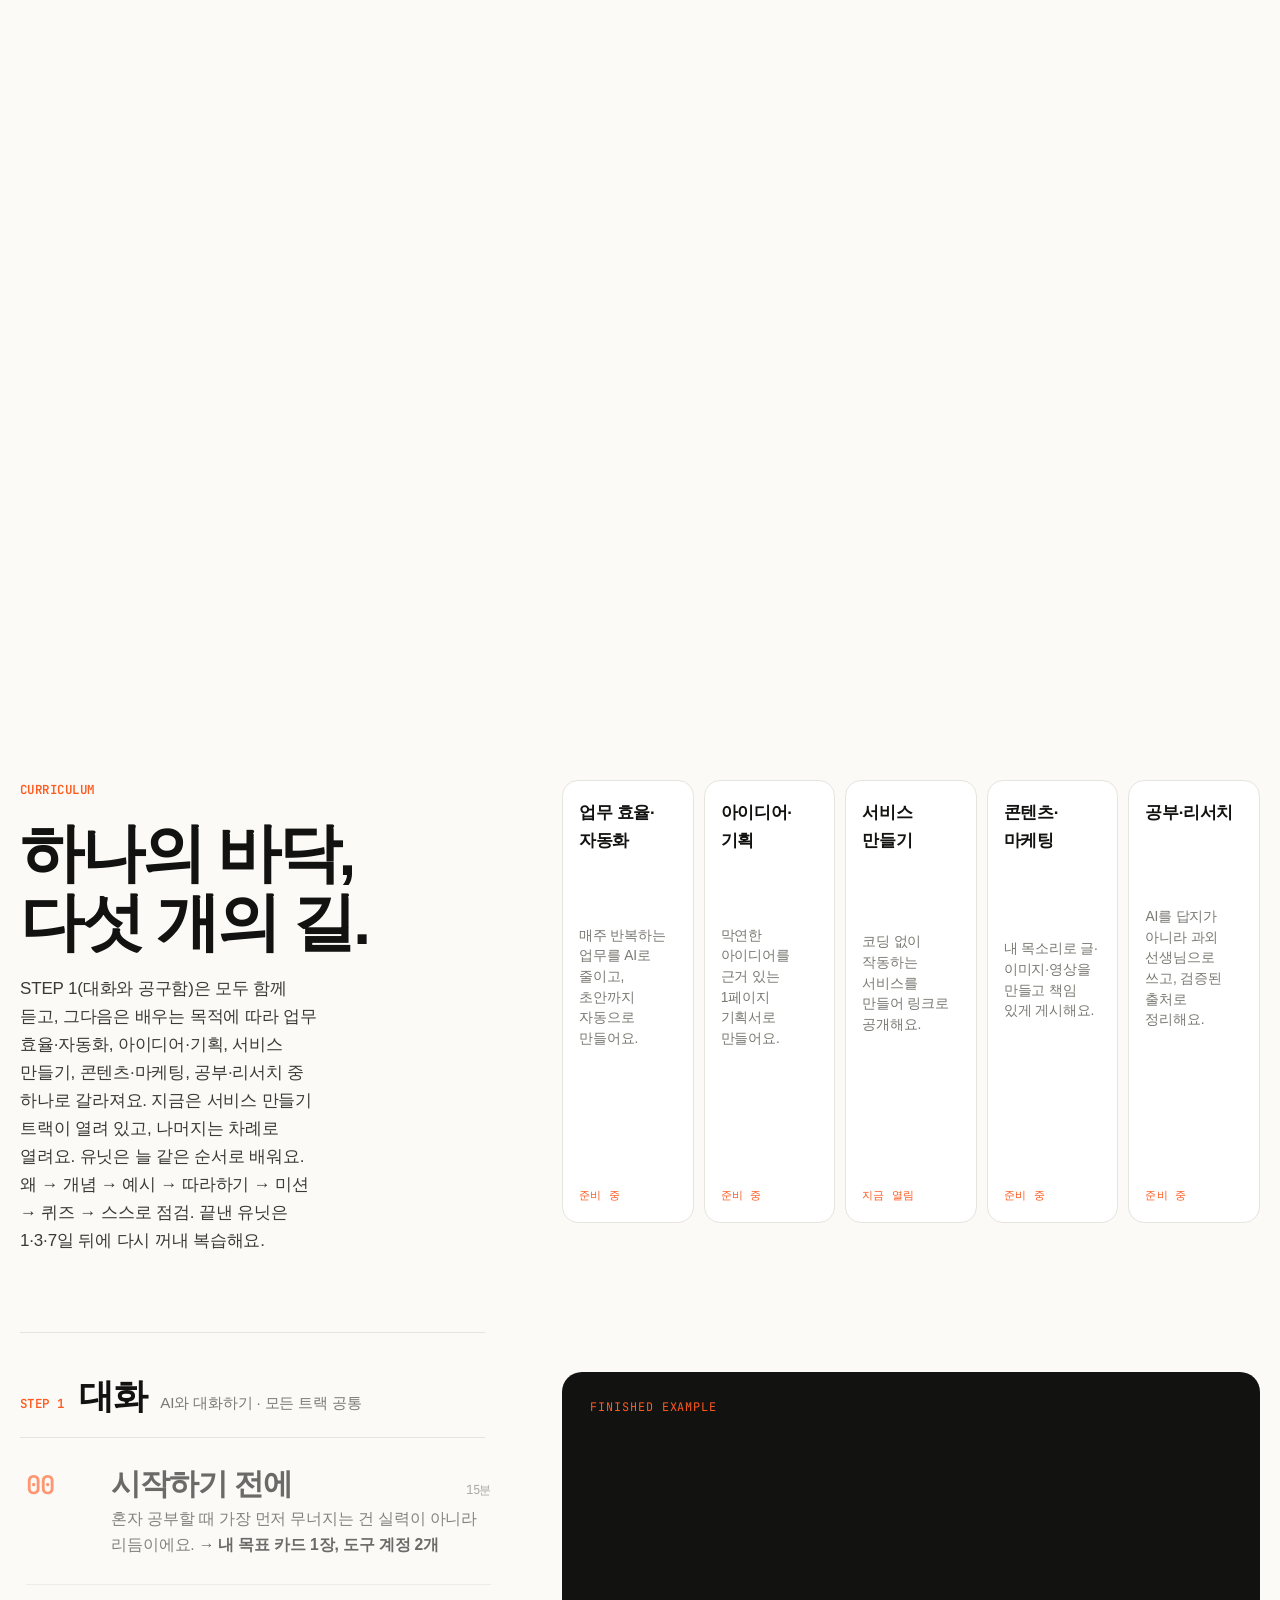
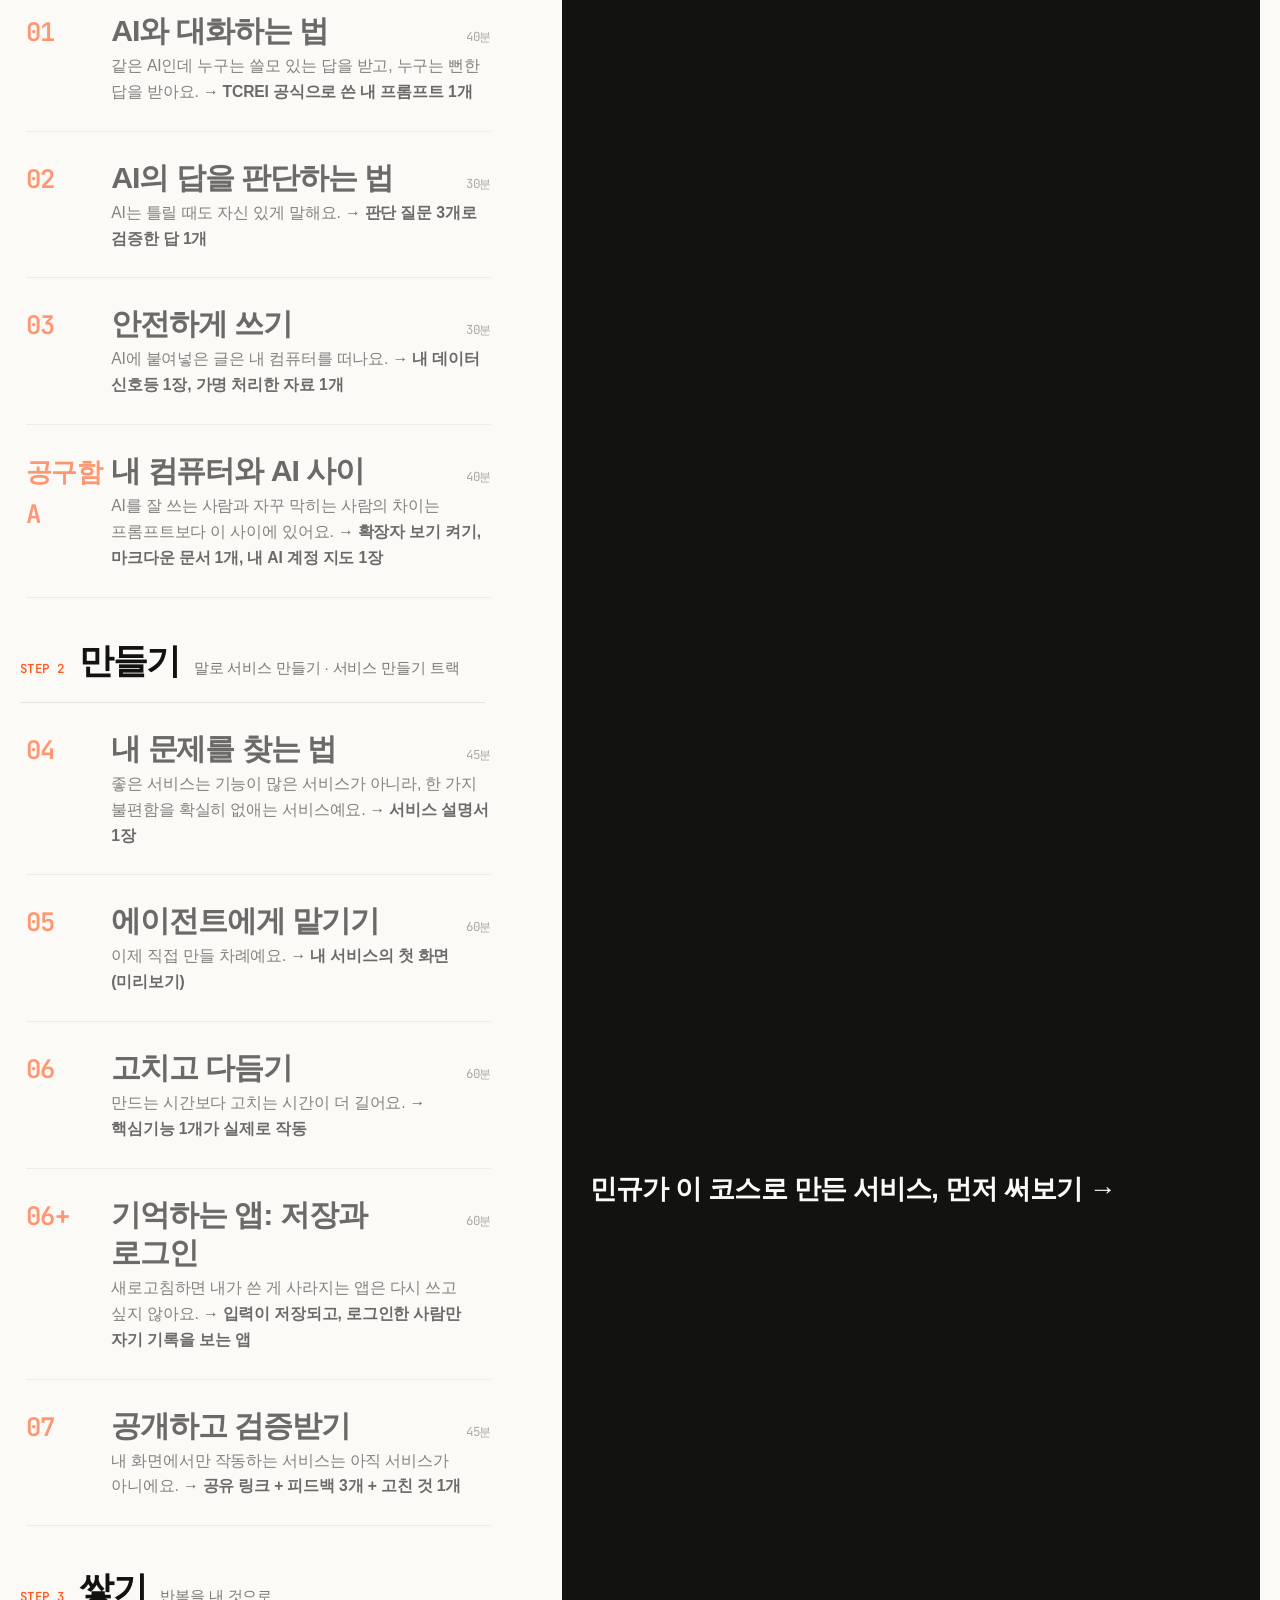
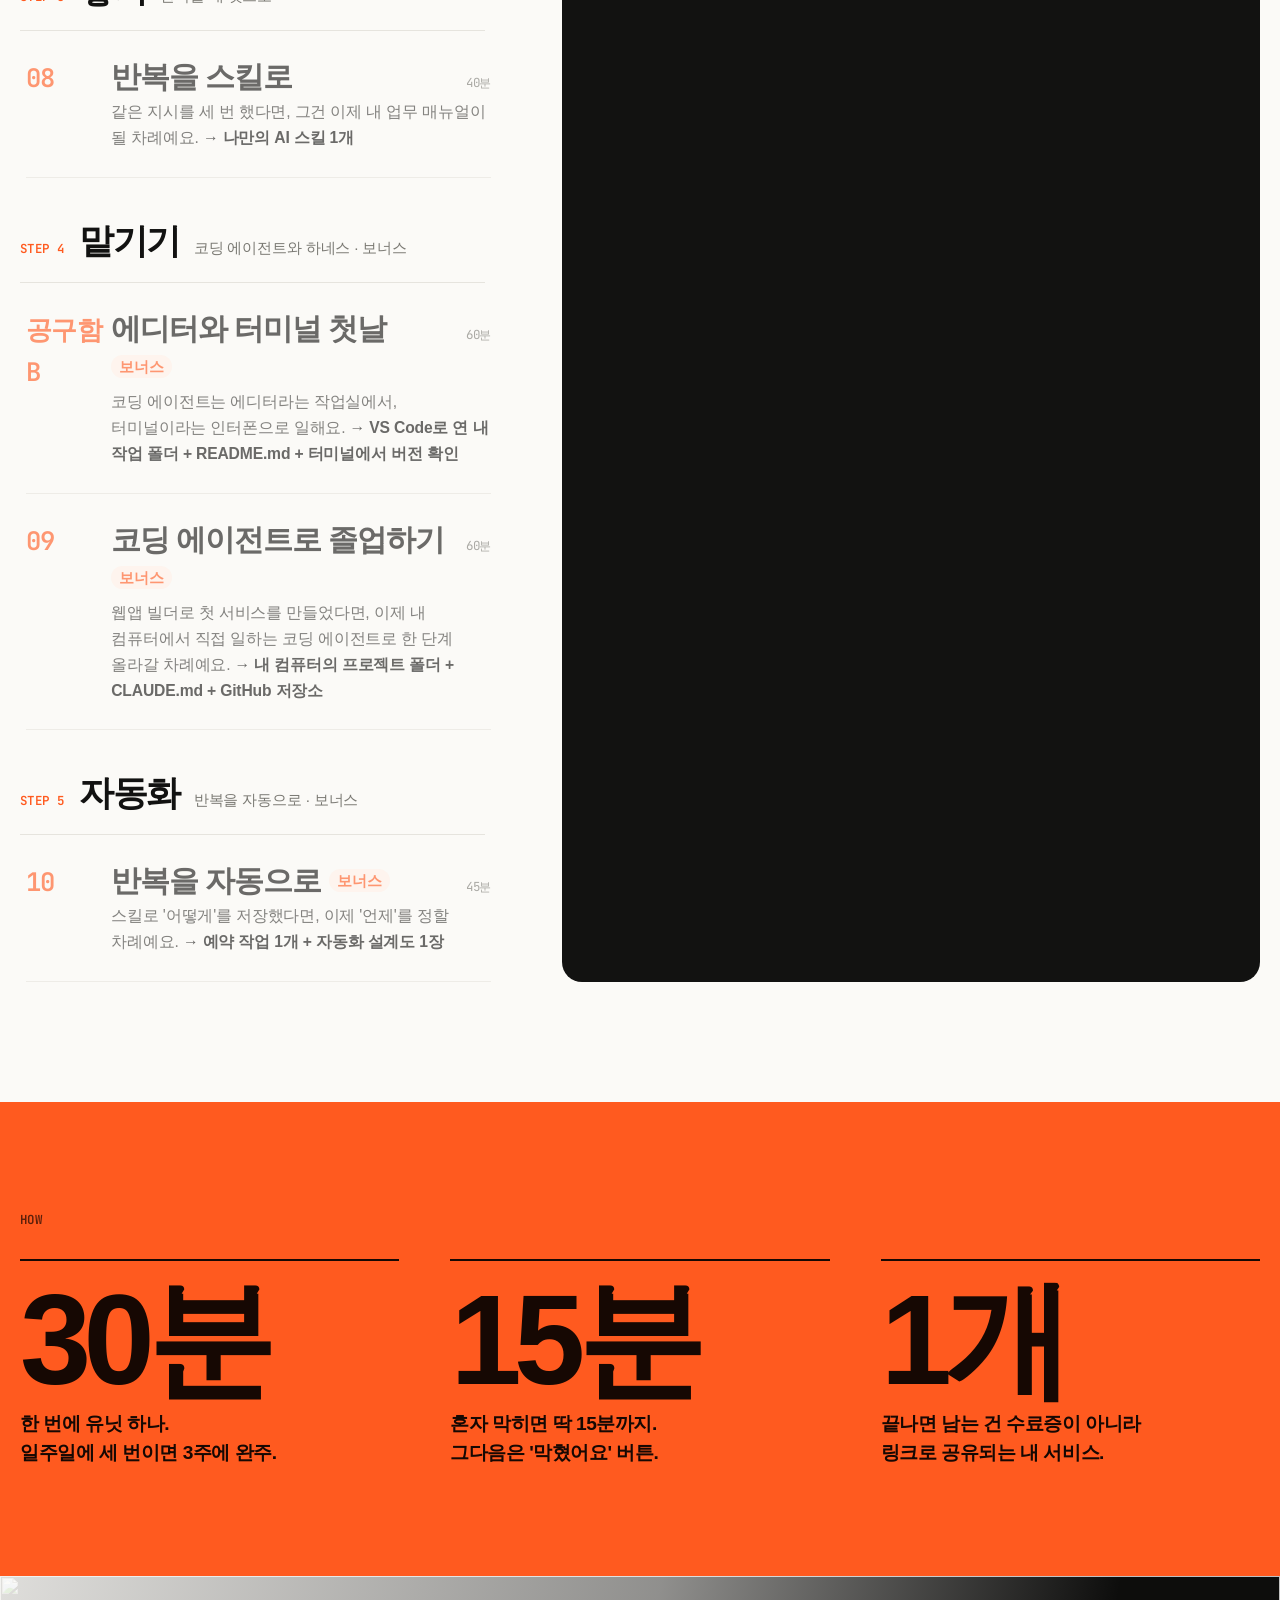
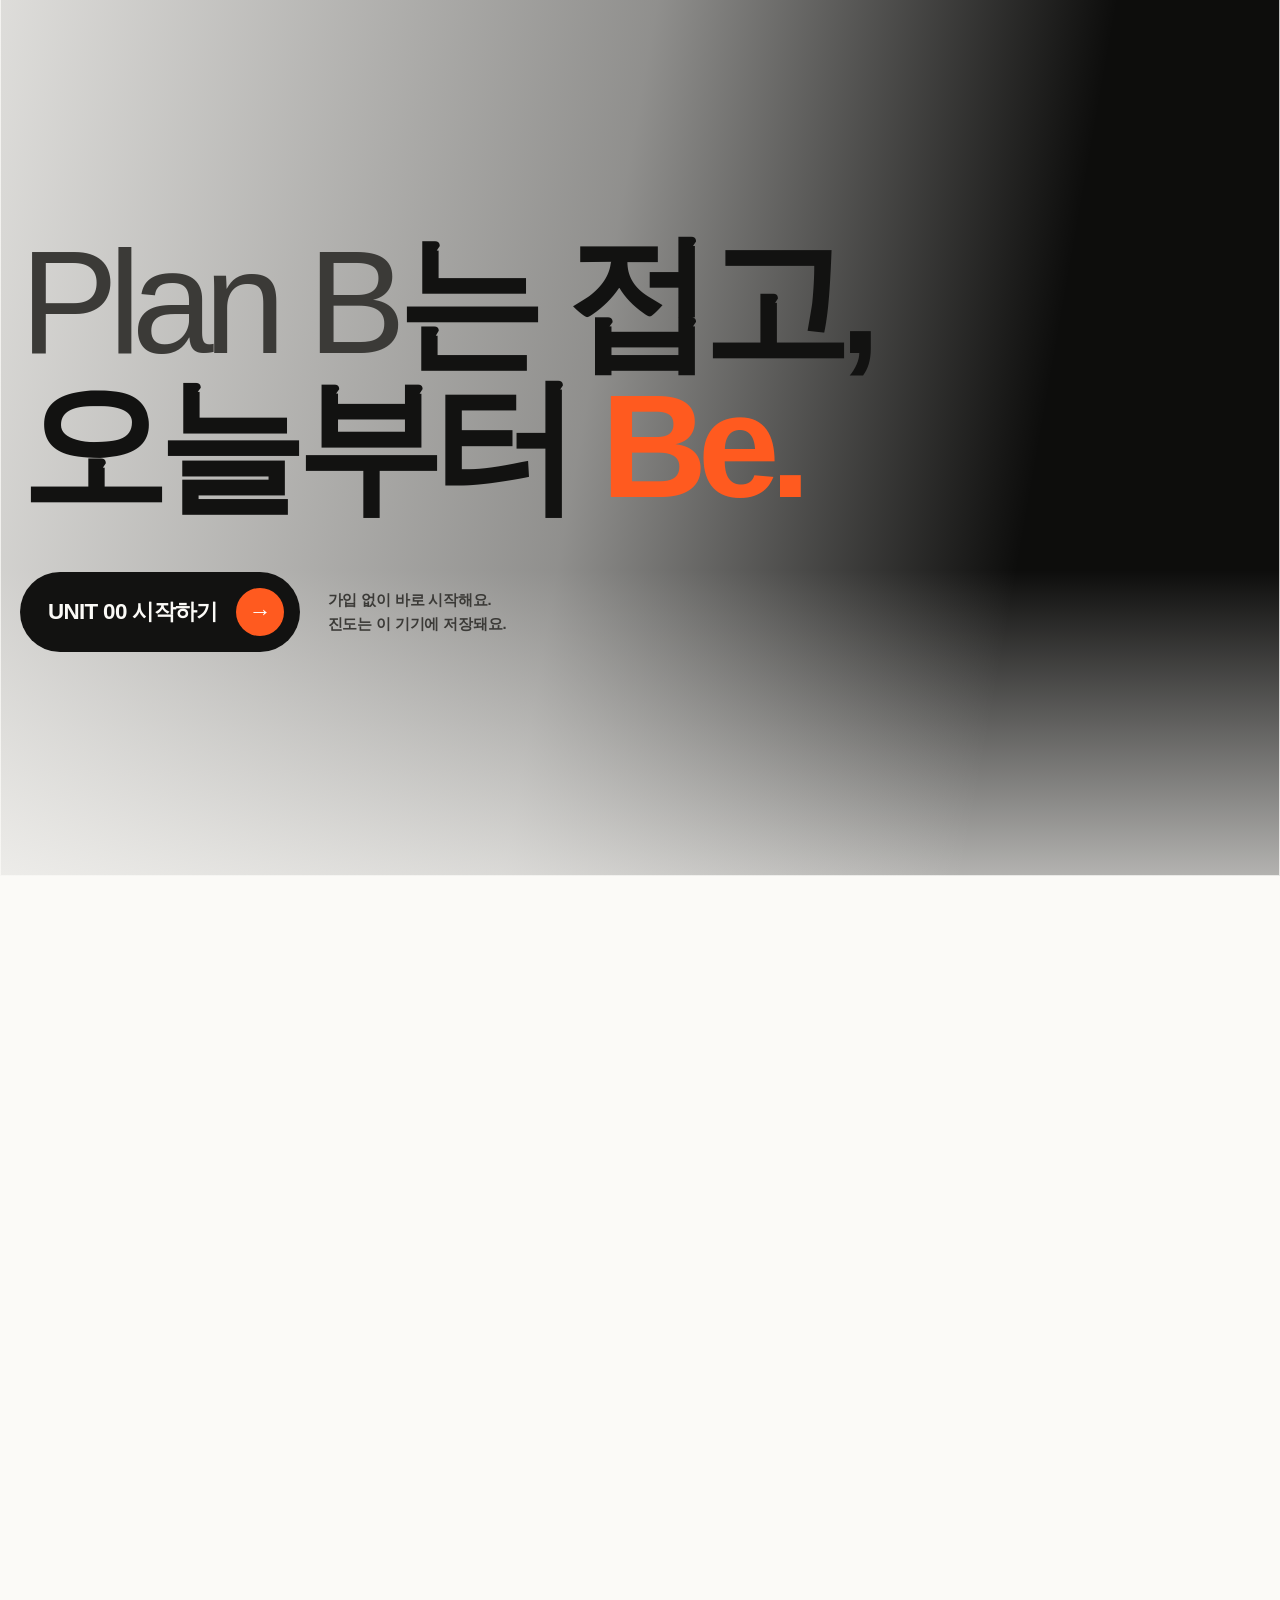
==== commit 1e5cdd12: "목적별 트랙 1차: 트랙 선택 구조, 공구함 A·B, 저장·로그인 유닛, 기초 용어, 스킬 58개 - 다섯 트랙(업무·기획·서비스·콘텐츠·공부): 홈·시작점 진단에서 목적을 고르고" ====
--- a/site/index.html
+++ b/site/index.html
@@ -6,7 +6,7 @@
 <meta name="color-scheme" content="light only">
 <title>PLAN_Be 독학 코스</title>
 <meta name="claude:viewport-fit-sides" content="cover">
-<meta name="description" content="미뤄둔 Plan B를, AI로 Be. 코딩을 몰라도 혼자서 AI로 작동하는 서비스를 만들어 공개하는 9유닛(+보너스) 독학 코스.">
+<meta name="description" content="미뤄둔 Plan B를, AI로 Be. 코딩을 몰라도 혼자서, 공통 기초와 목적별 다섯 트랙(업무·기획·서비스·콘텐츠·공부)으로 AI를 내 일에 쓰게 되는 독학 코스.">
 <link rel="preconnect" href="https://cdn.jsdelivr.net" crossorigin>
 <link rel="stylesheet" href="https://cdn.jsdelivr.net/gh/orioncactus/pretendard@v1.3.9/dist/web/variable/pretendardvariable-dynamic-subset.min.css">
 <link rel="stylesheet" href="https://fonts.googleapis.com/css2?family=JetBrains+Mono:wght@400;600&display=swap">
@@ -27,7 +27,7 @@
         <img class="still still-b" src="https://d8j0ntlcm91z4.cloudfront.net/user_38poQXCKBG2dDaVuvzqMwQnSxN6/hf_20261029_005350_90ce645a-c83b-45b8-a0f5-1790fb15f0b3_min.webp" alt="" decoding="async">
         <video muted playsinline preload="none" data-src="https://d2ol7oe51mr4n9.cloudfront.net/user_38poQXCKBG2dDaVuvzqMwQnSxN6/fc542c03-a69e-42bb-a802-0b0f45f148bd.mp4"></video>
       </div>
-      <p class="hero-top"><span class="pill">AI 독학 코스</span><span class="mono">5 STEPS · 9 UNITS + 보너스 2 · 코딩 몰라도 OK</span></p>
+      <p class="hero-top"><span class="pill">AI 독학 코스</span><span class="mono">공통 기초 + 5 TRACKS · 코딩 몰라도 OK</span></p>
       <h1 class="word" aria-label="Plan B를 Be로">
         <span class="w-plan">Plan&nbsp;</span><span class="w-b">B</span><span class="w-e">e.</span>
       </h1>
@@ -114,9 +114,10 @@
   <section class="course" id="course">
     <div class="course-head">
       <p class="label mono">CURRICULUM</p>
-      <h2>다섯 계단,<br>하나의 서비스.</h2>
-      <p class="course-sub">대화 → 만들기 → 쌓기가 기본 코스, 맡기기와 자동화는 보너스예요. 계단마다 쓰는 도구와 새로 알 말이 바뀌어요. 유닛은 늘 같은 순서로 배워요. 왜 → 개념 → 예시 → 따라하기 → 미션 → 퀴즈 → 스스로 점검. 끝낸 유닛은 1·3·7일 뒤에 다시 꺼내 복습해요.</p>
+      <h2>하나의 바닥,<br>다섯 개의 길.</h2>
+      <p class="course-sub">STEP 1(대화와 공구함)은 모두 함께 듣고, 그다음은 배우는 목적에 따라 업무 효율·자동화, 아이디어·기획, 서비스 만들기, 콘텐츠·마케팅, 공부·리서치 중 하나로 갈라져요. 지금은 서비스 만들기 트랙이 열려 있고, 나머지는 차례로 열려요. 유닛은 늘 같은 순서로 배워요. 왜 → 개념 → 예시 → 따라하기 → 미션 → 퀴즈 → 스스로 점검. 끝낸 유닛은 1·3·7일 뒤에 다시 꺼내 복습해요.</p>
     </div>
+    <ol class="tracks-teaser" id="tracks" aria-label="다섯 트랙"></ol>
     <ol class="units" id="units"></ol>
     <a class="course-demo" href="demo.html"><span class="mono">FINISHED EXAMPLE</span><b>민규가 이 코스로 만든 서비스, 먼저 써보기 →</b></a>
   </section>
--- a/site/assets/landing.css
+++ b/site/assets/landing.css
@@ -216,6 +216,14 @@
 .course-head h2 { font-size: clamp(2.2rem, 5vw, 4.2rem); font-weight: 830; line-height: 1.08; letter-spacing: -0.05em; }
 .course-sub { color: var(--ink-2); max-width: 32ch; }
 .units { list-style: none; margin: 0; padding: 0; display: grid; border-top: 1px solid var(--line); }
+.tracks-teaser { list-style: none; margin: 0 0 32px; padding: 0; display: grid; grid-template-columns: repeat(5, minmax(0, 1fr)); gap: 10px; }
+.tracks-teaser a { display: grid; gap: 6px; height: 100%; padding: 18px 16px; border-radius: 16px; border: 1px solid var(--line); background: #fff; text-decoration: none; color: var(--ink); transition: border-color 0.2s, transform 0.2s; }
+.tracks-teaser a:hover { border-color: var(--ink); transform: translateY(-2px); }
+.tracks-teaser b { font-size: 1.05rem; font-weight: 800; letter-spacing: -0.02em; }
+.tracks-teaser span { font-size: 0.86rem; color: var(--muted); line-height: 1.5; }
+.tracks-teaser i { font-style: normal; font-size: 0.7rem; color: var(--accent); margin-top: auto; }
+@media (max-width: 900px) { .tracks-teaser { grid-template-columns: 1fr 1fr; } }
+@media (max-width: 480px) { .tracks-teaser { grid-template-columns: 1fr; } }
 .course-demo { display: grid; gap: 6px; margin-top: 40px; padding: 26px 28px; border-radius: 20px; background: var(--ink); color: var(--bg); text-decoration: none; transition: transform 0.2s; }
 .course-demo:hover { transform: translateY(-3px); }
 .course-demo .mono { font-size: 0.74rem; letter-spacing: 0.08em; color: var(--accent); }
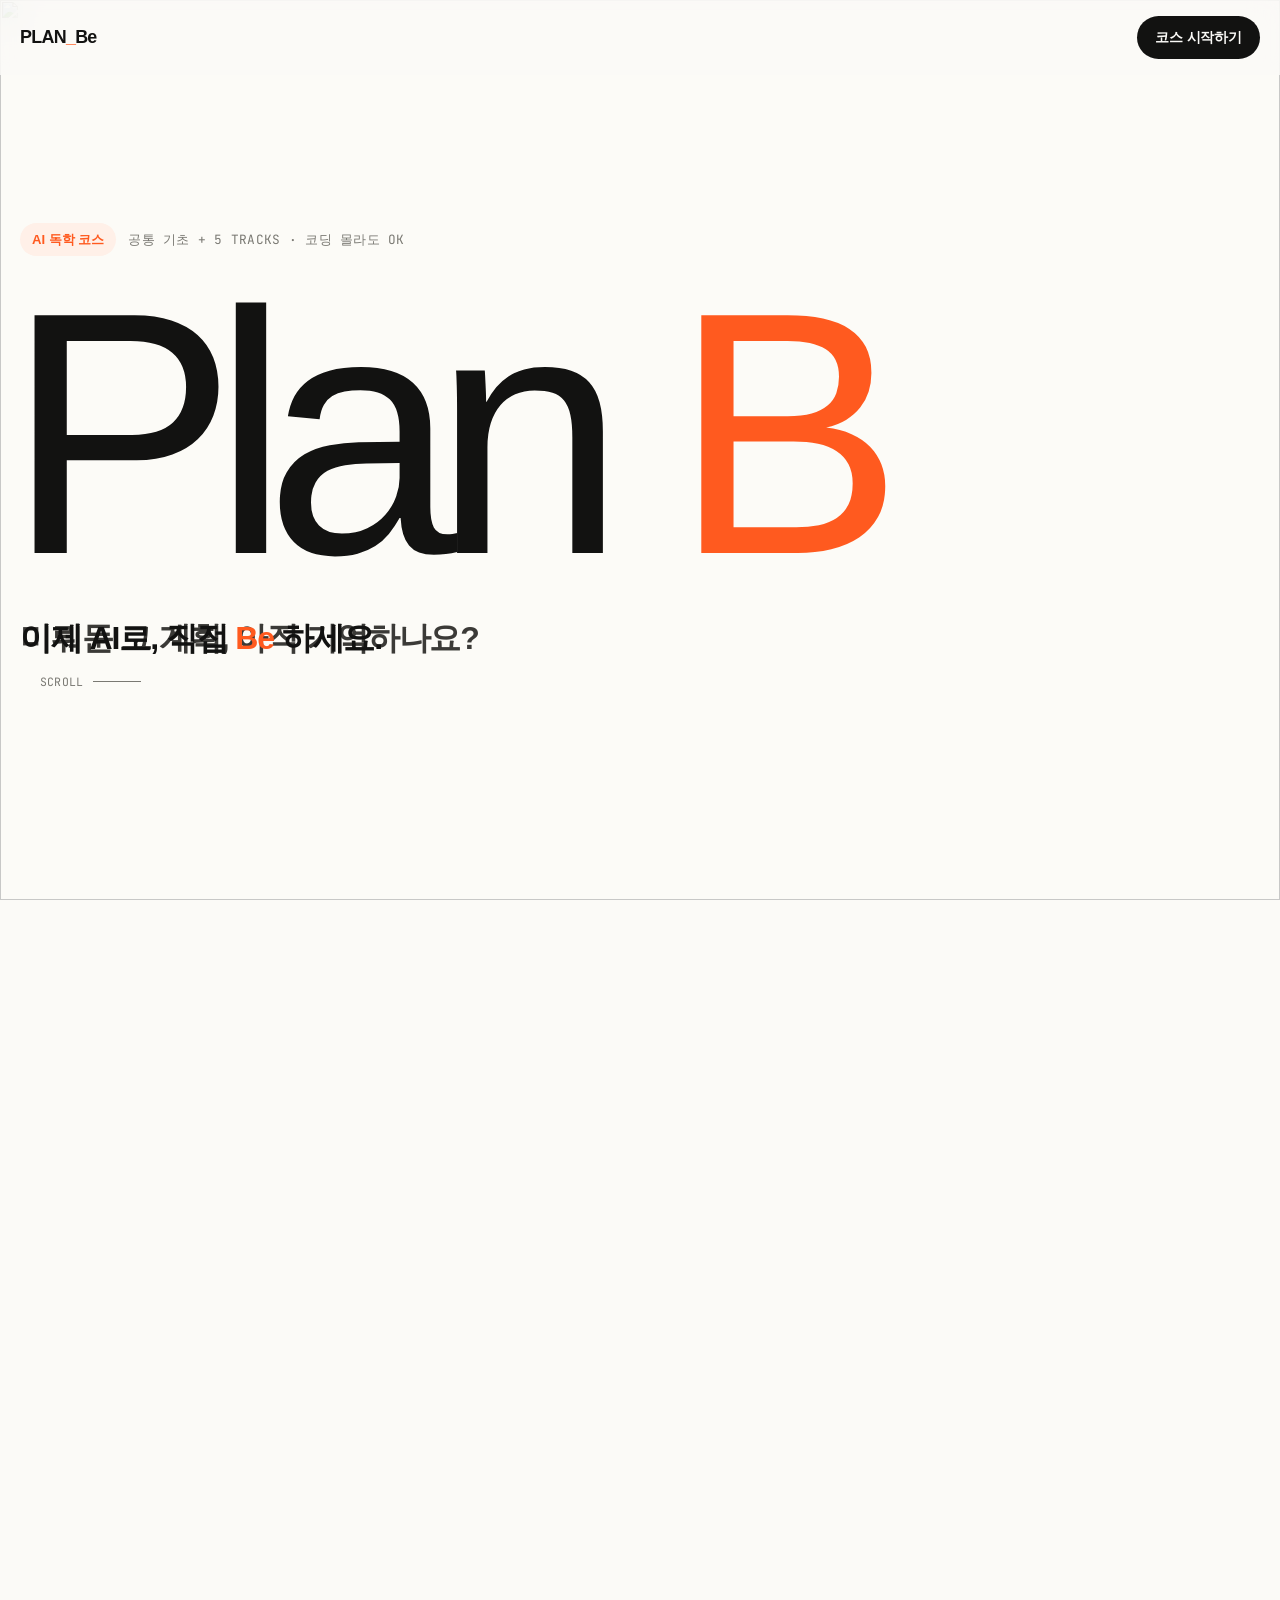
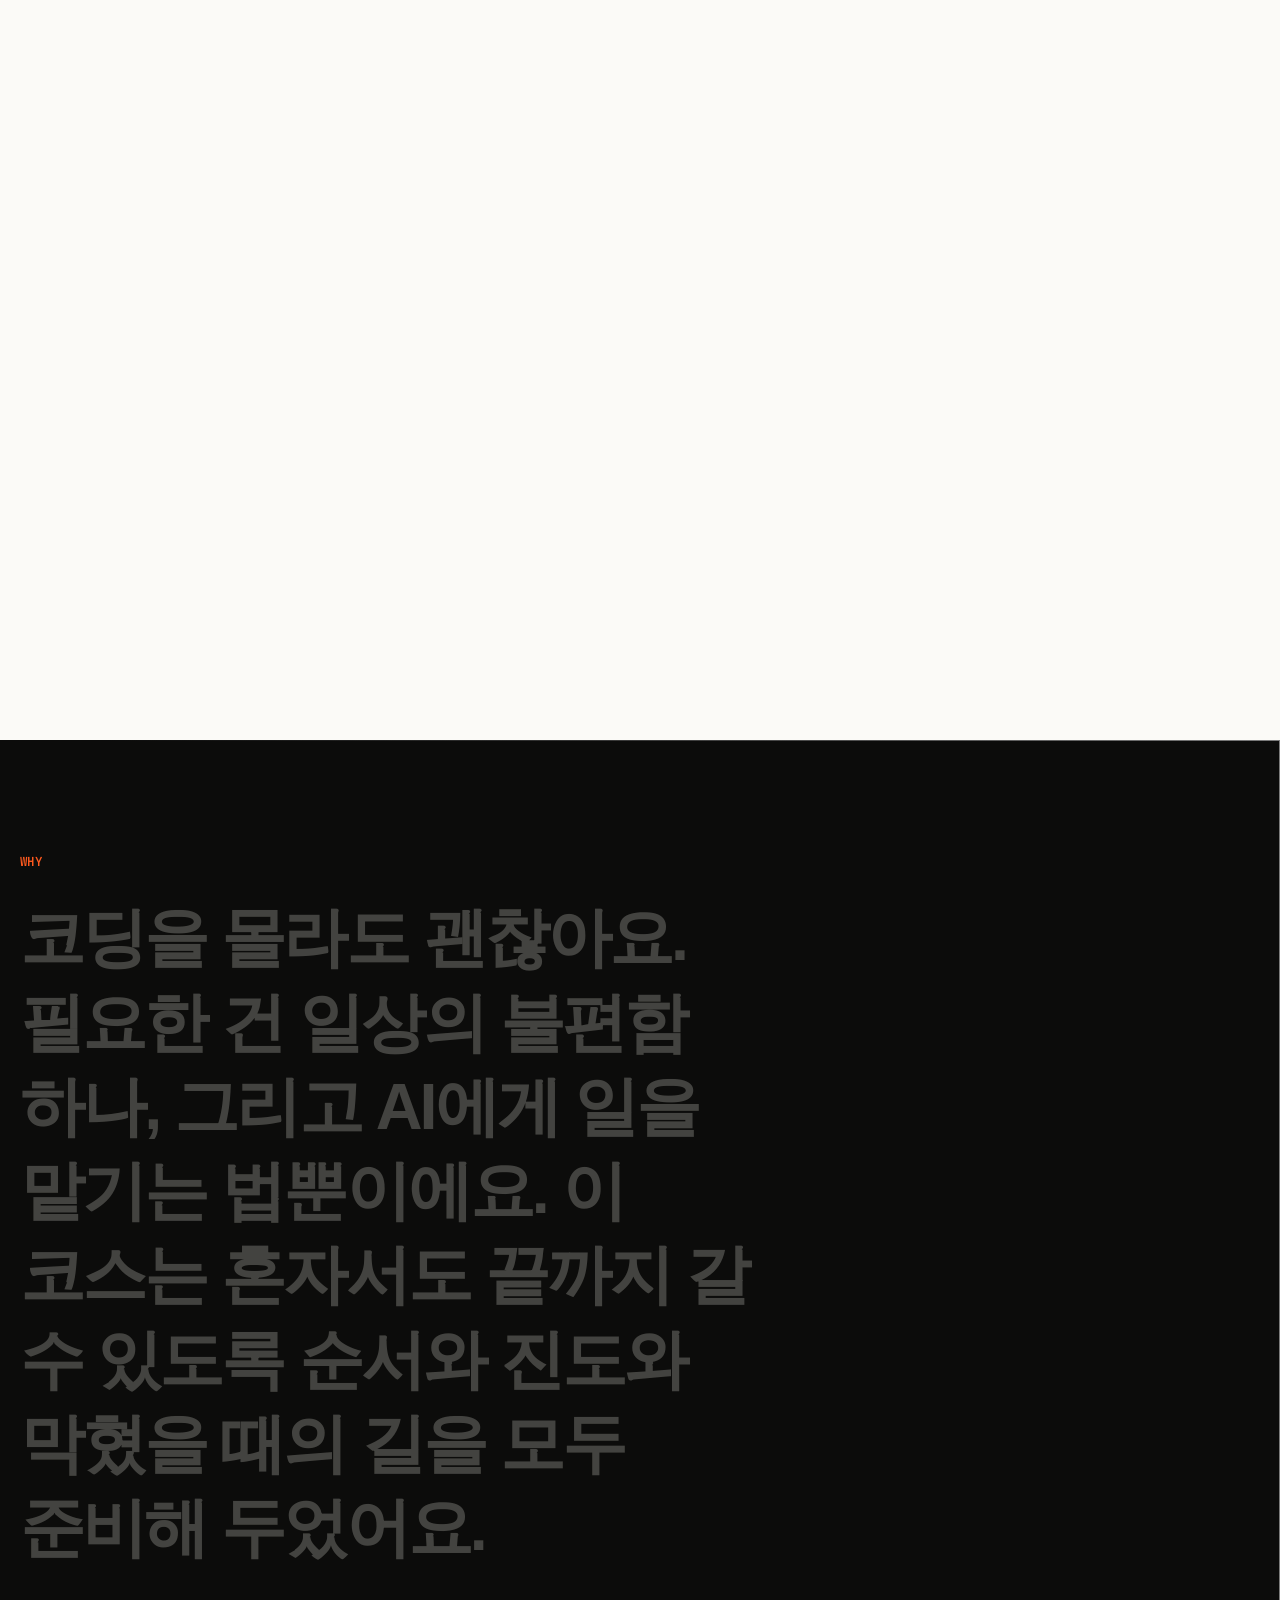
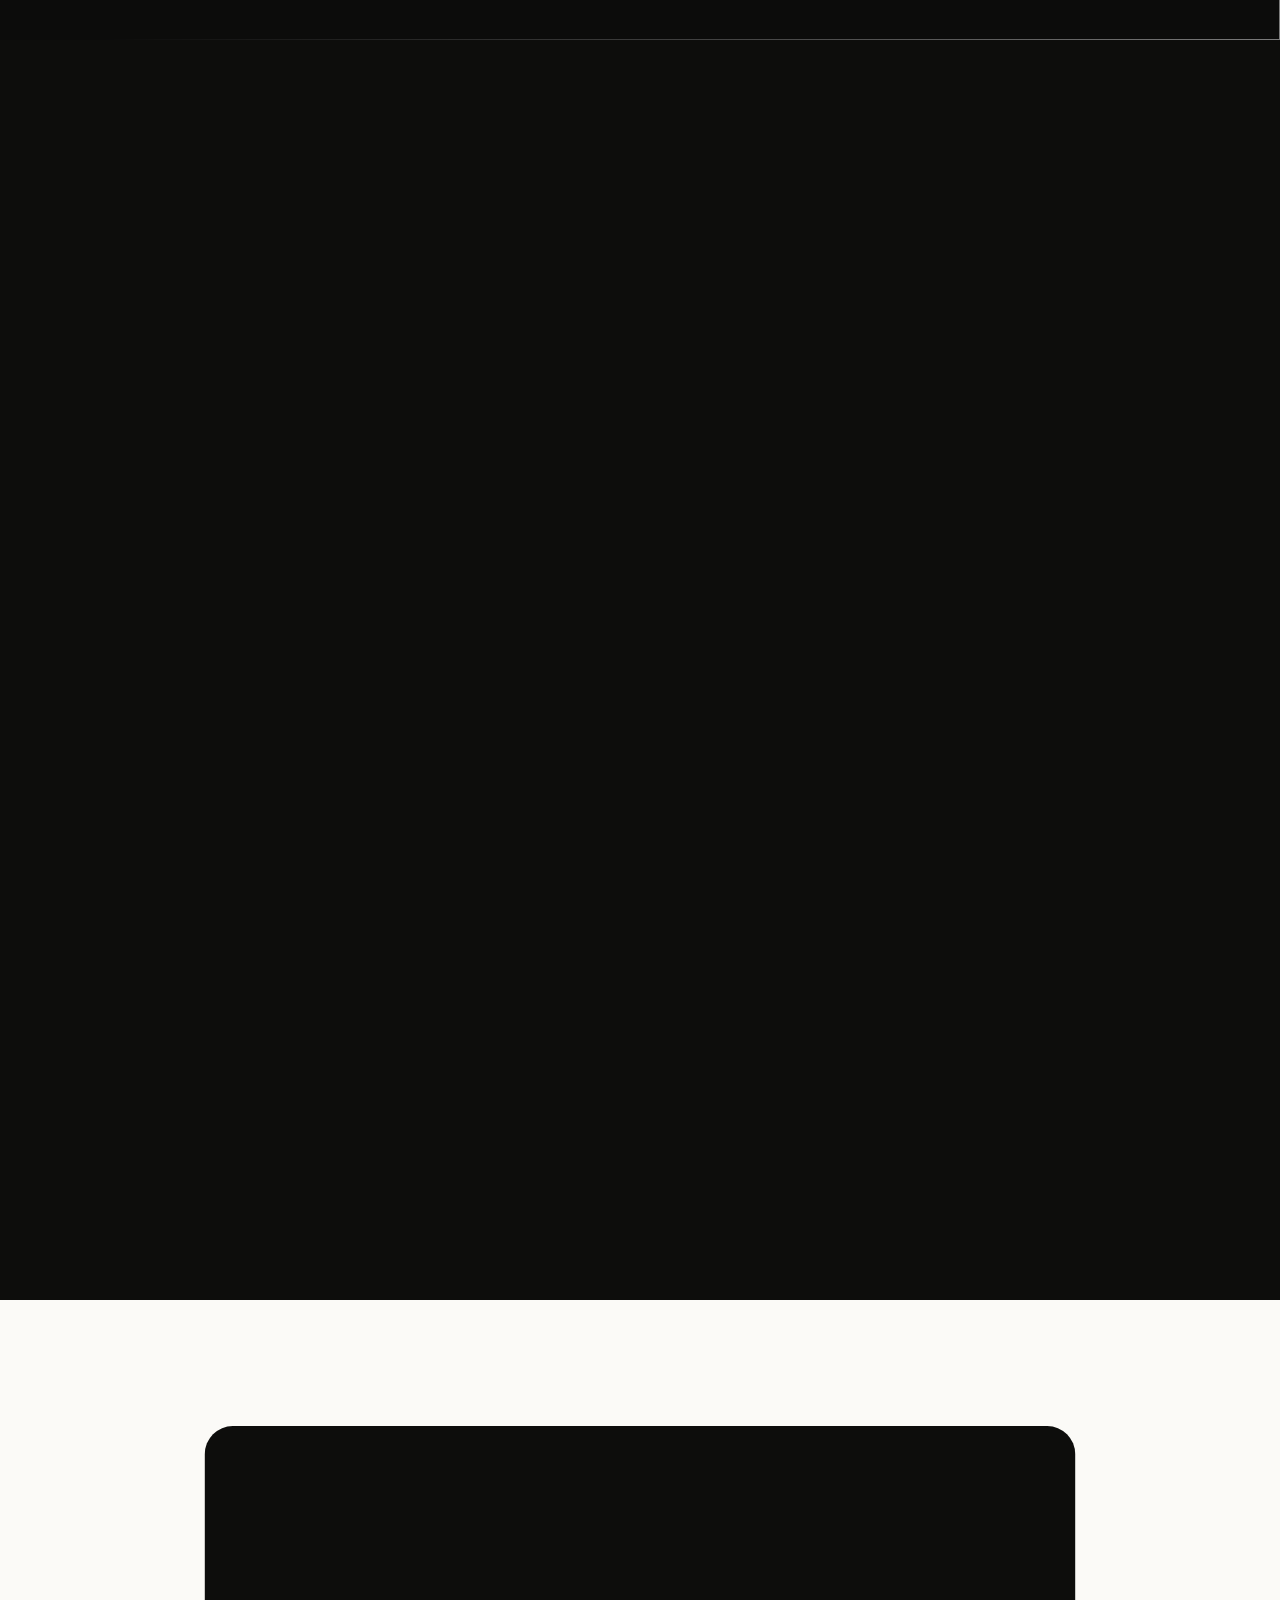
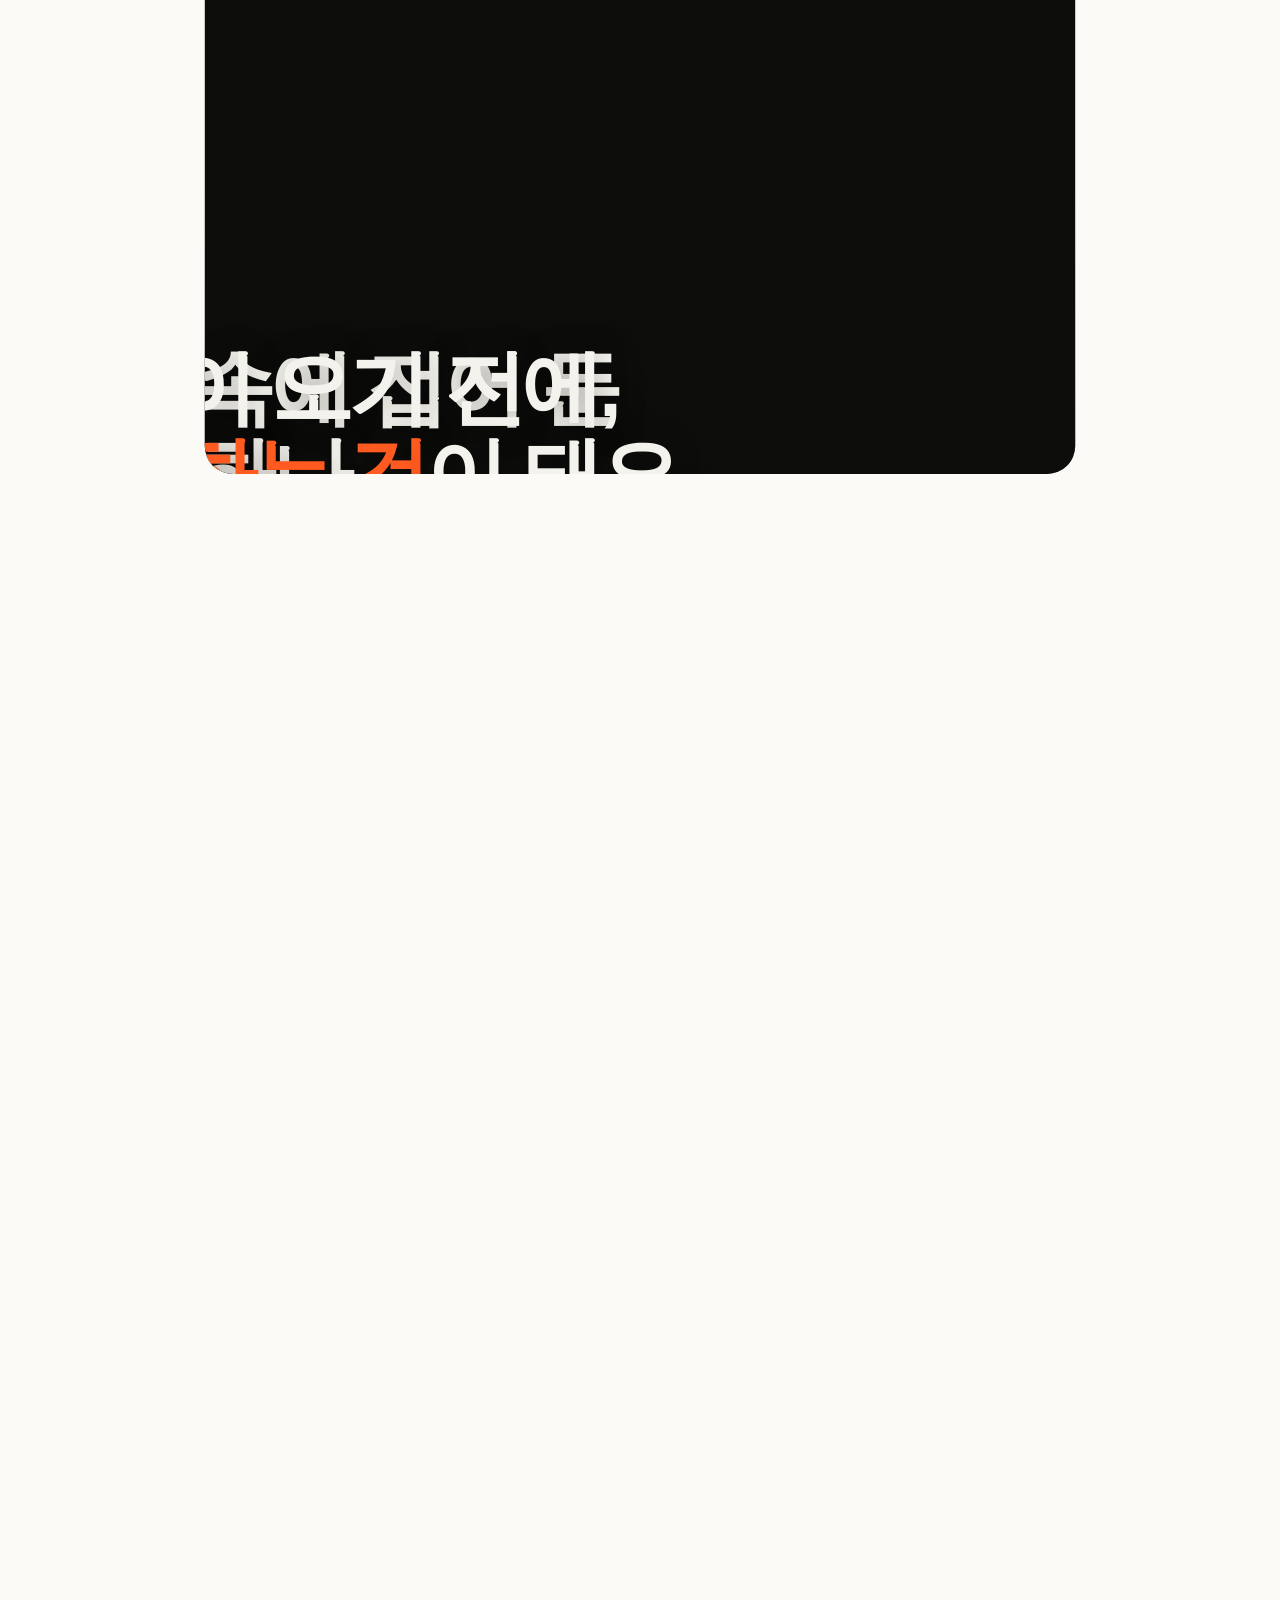
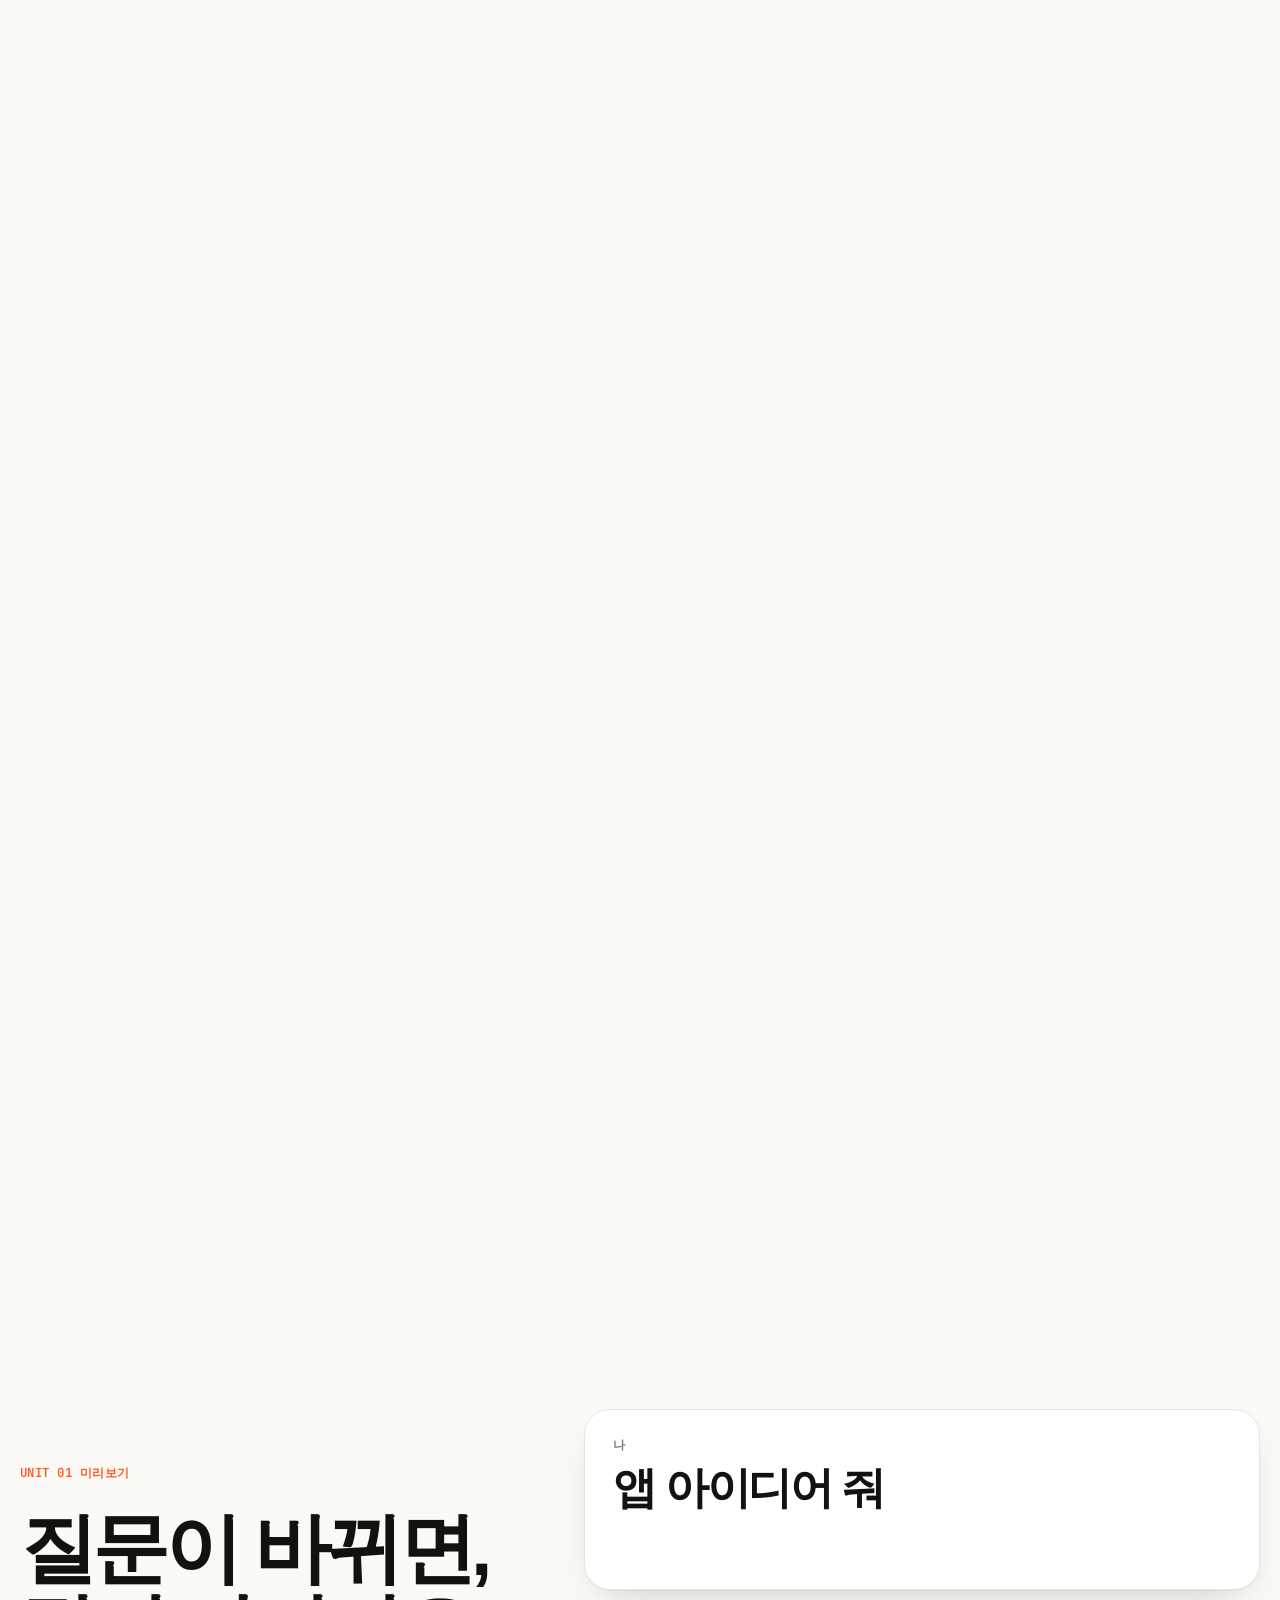
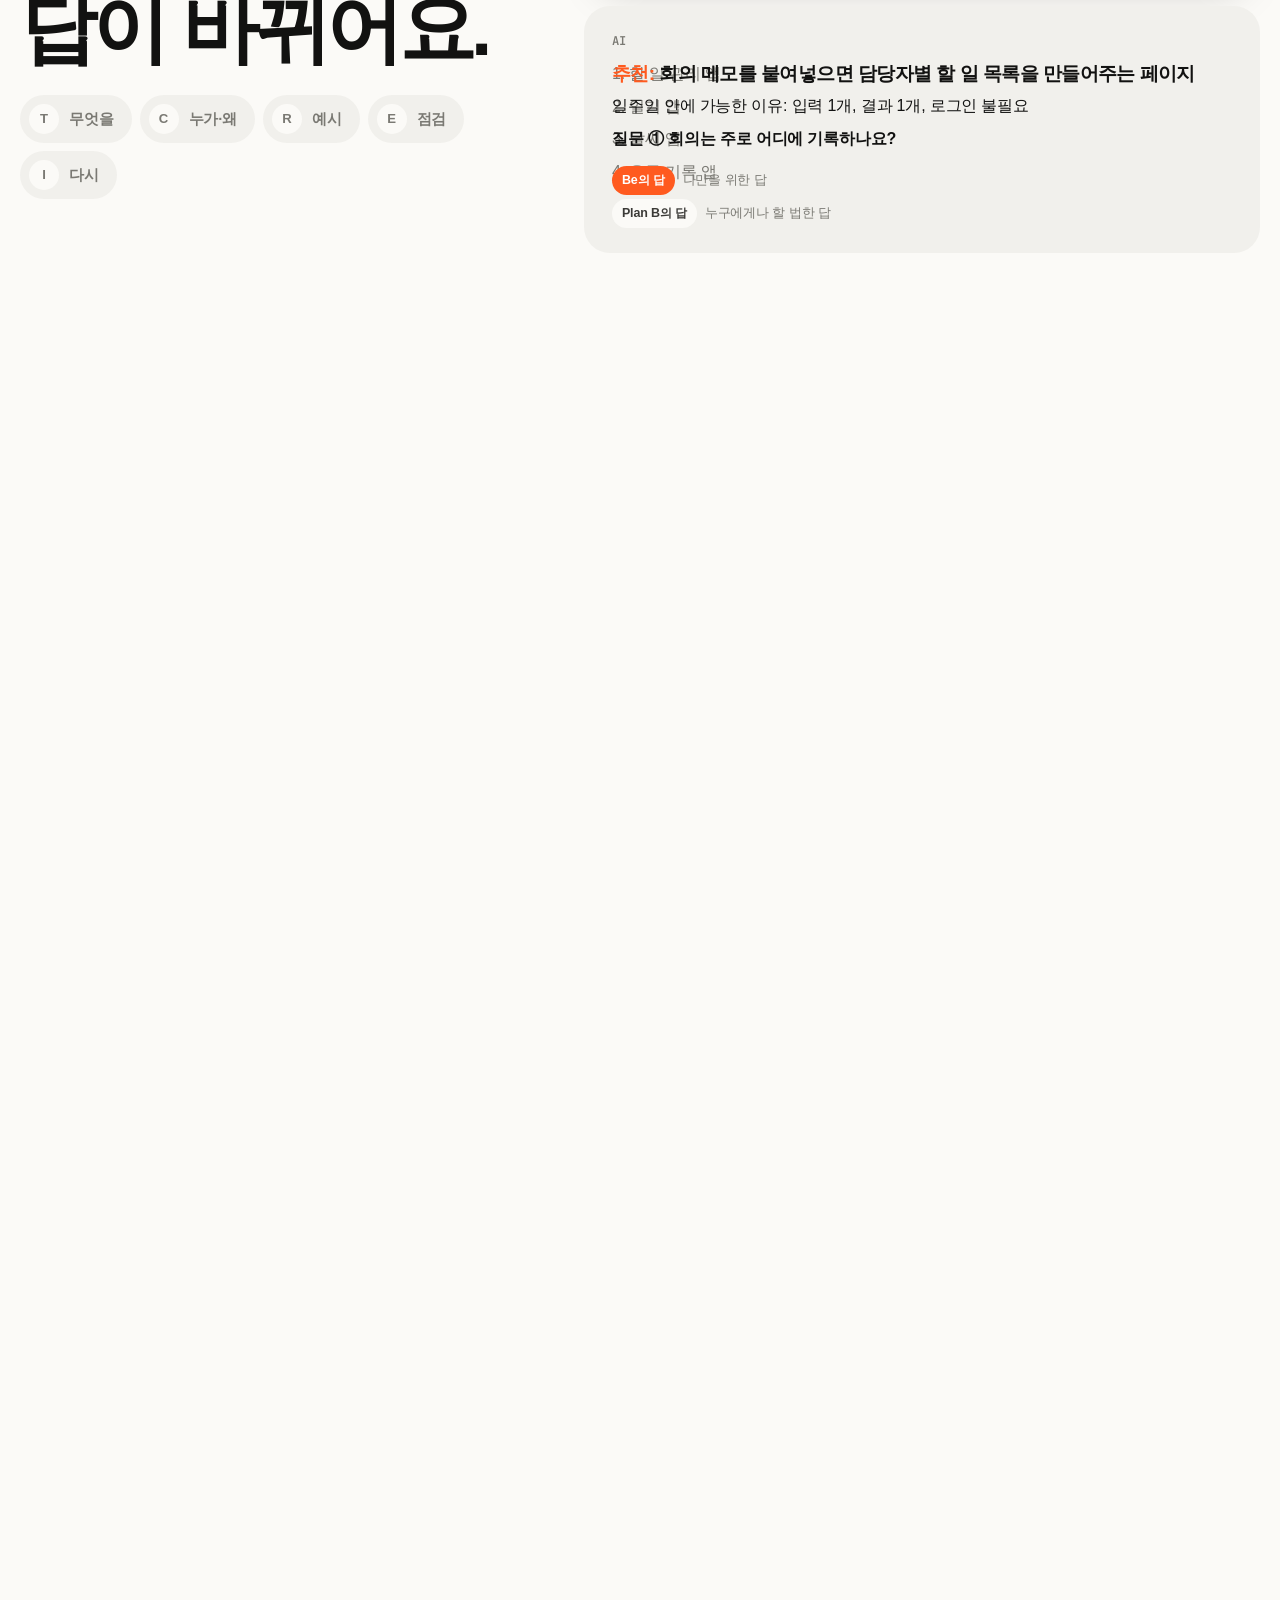
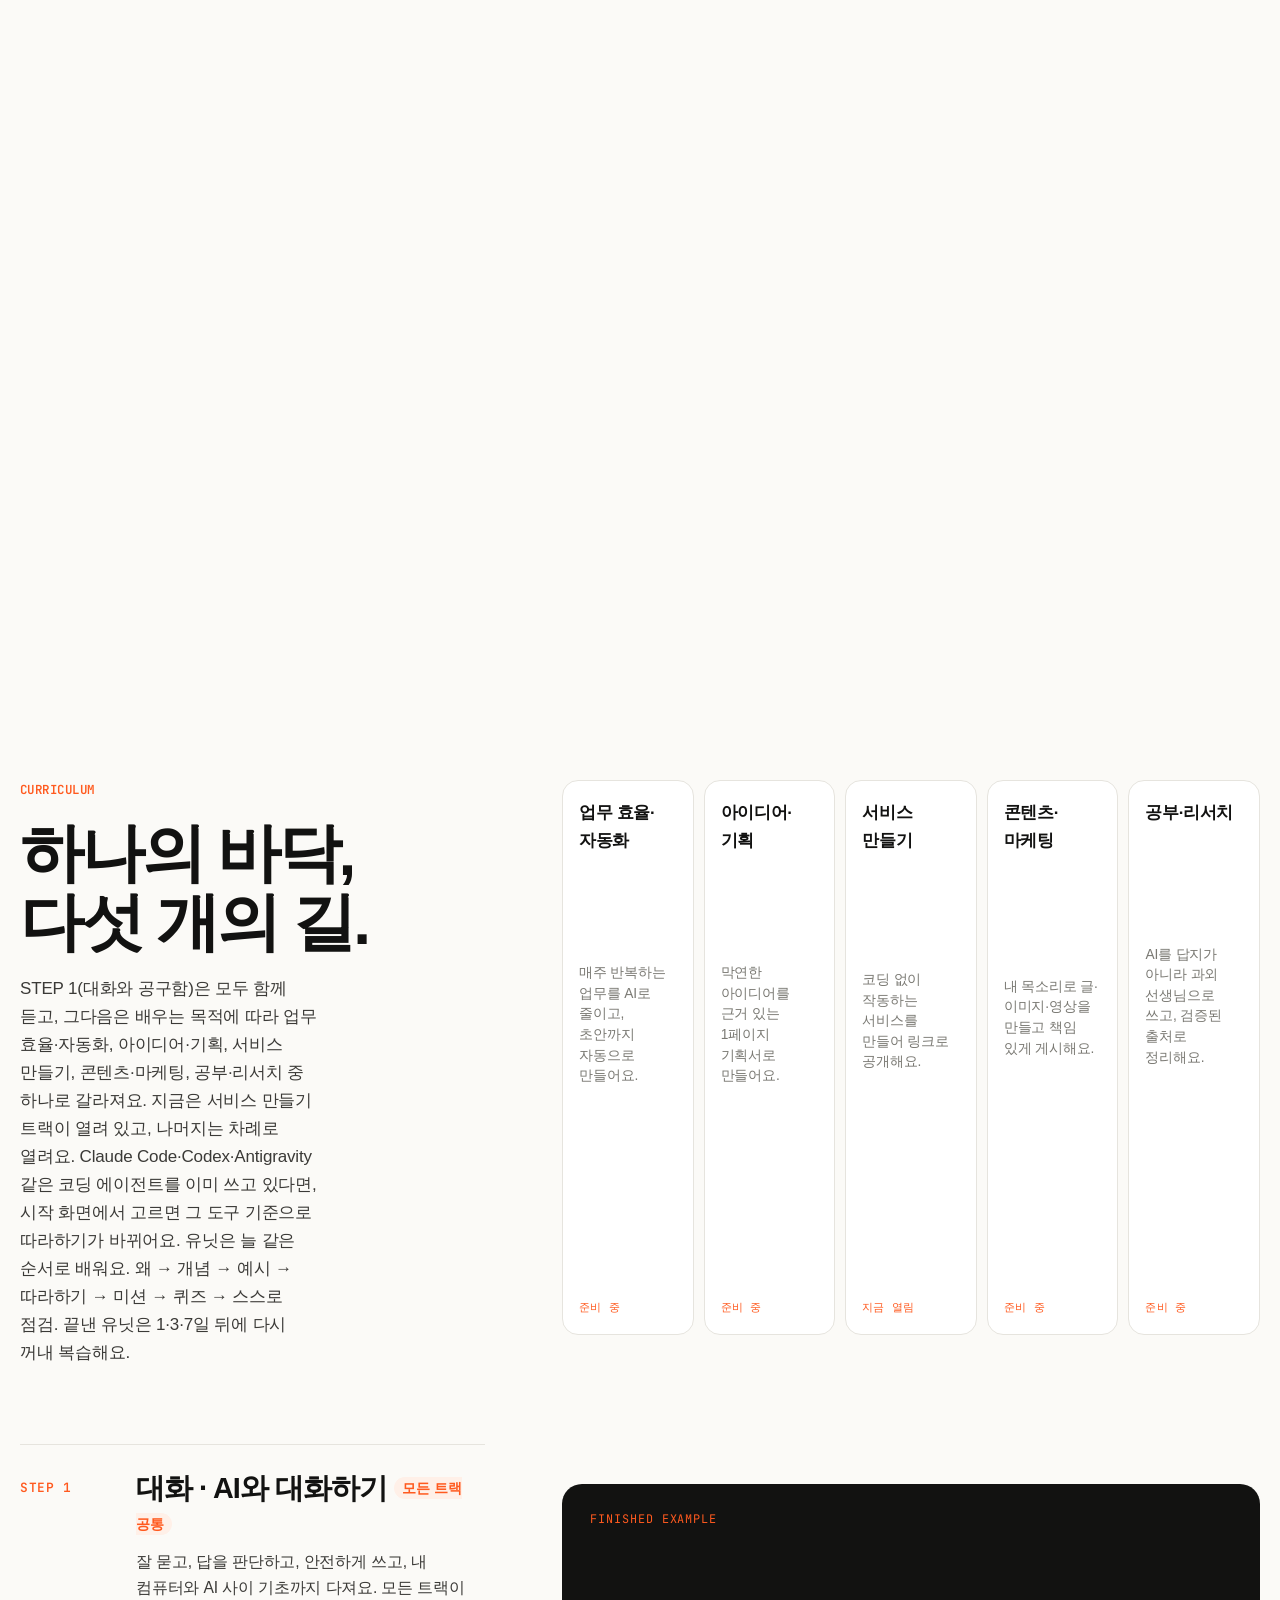
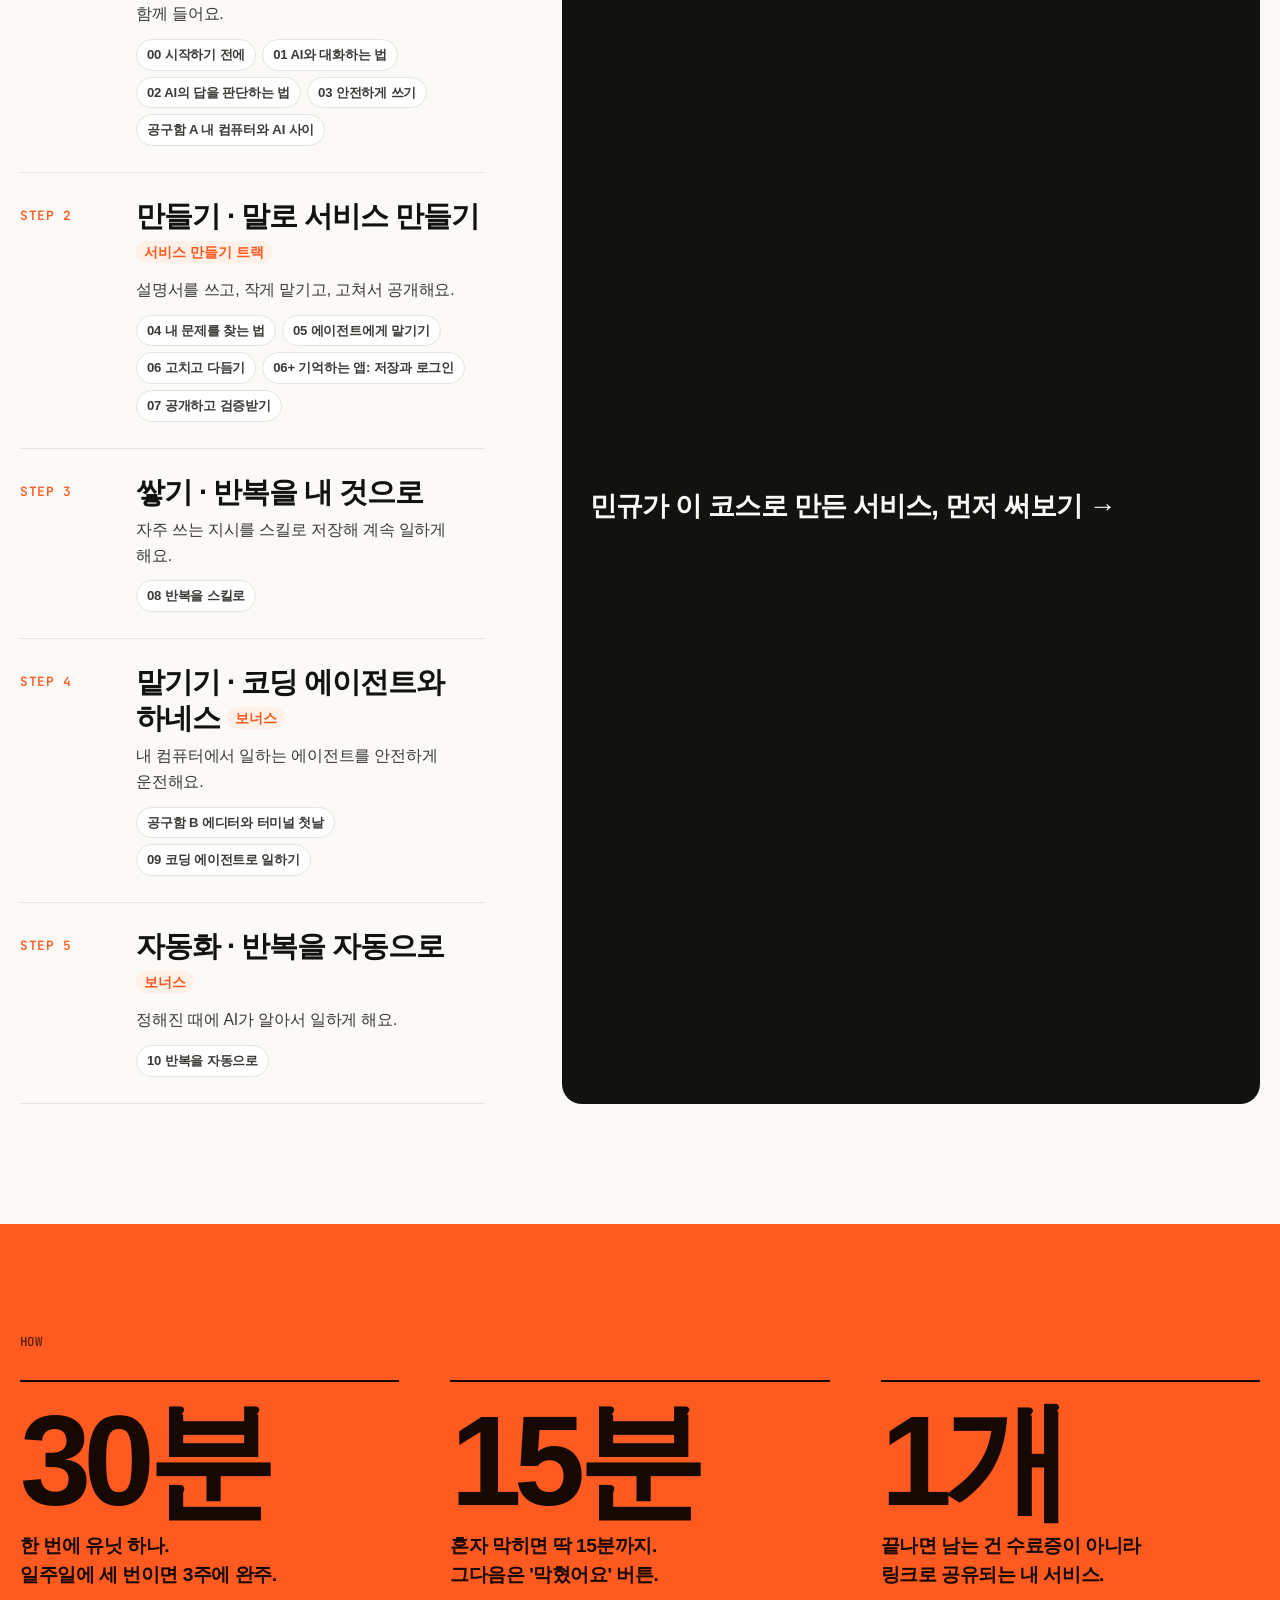
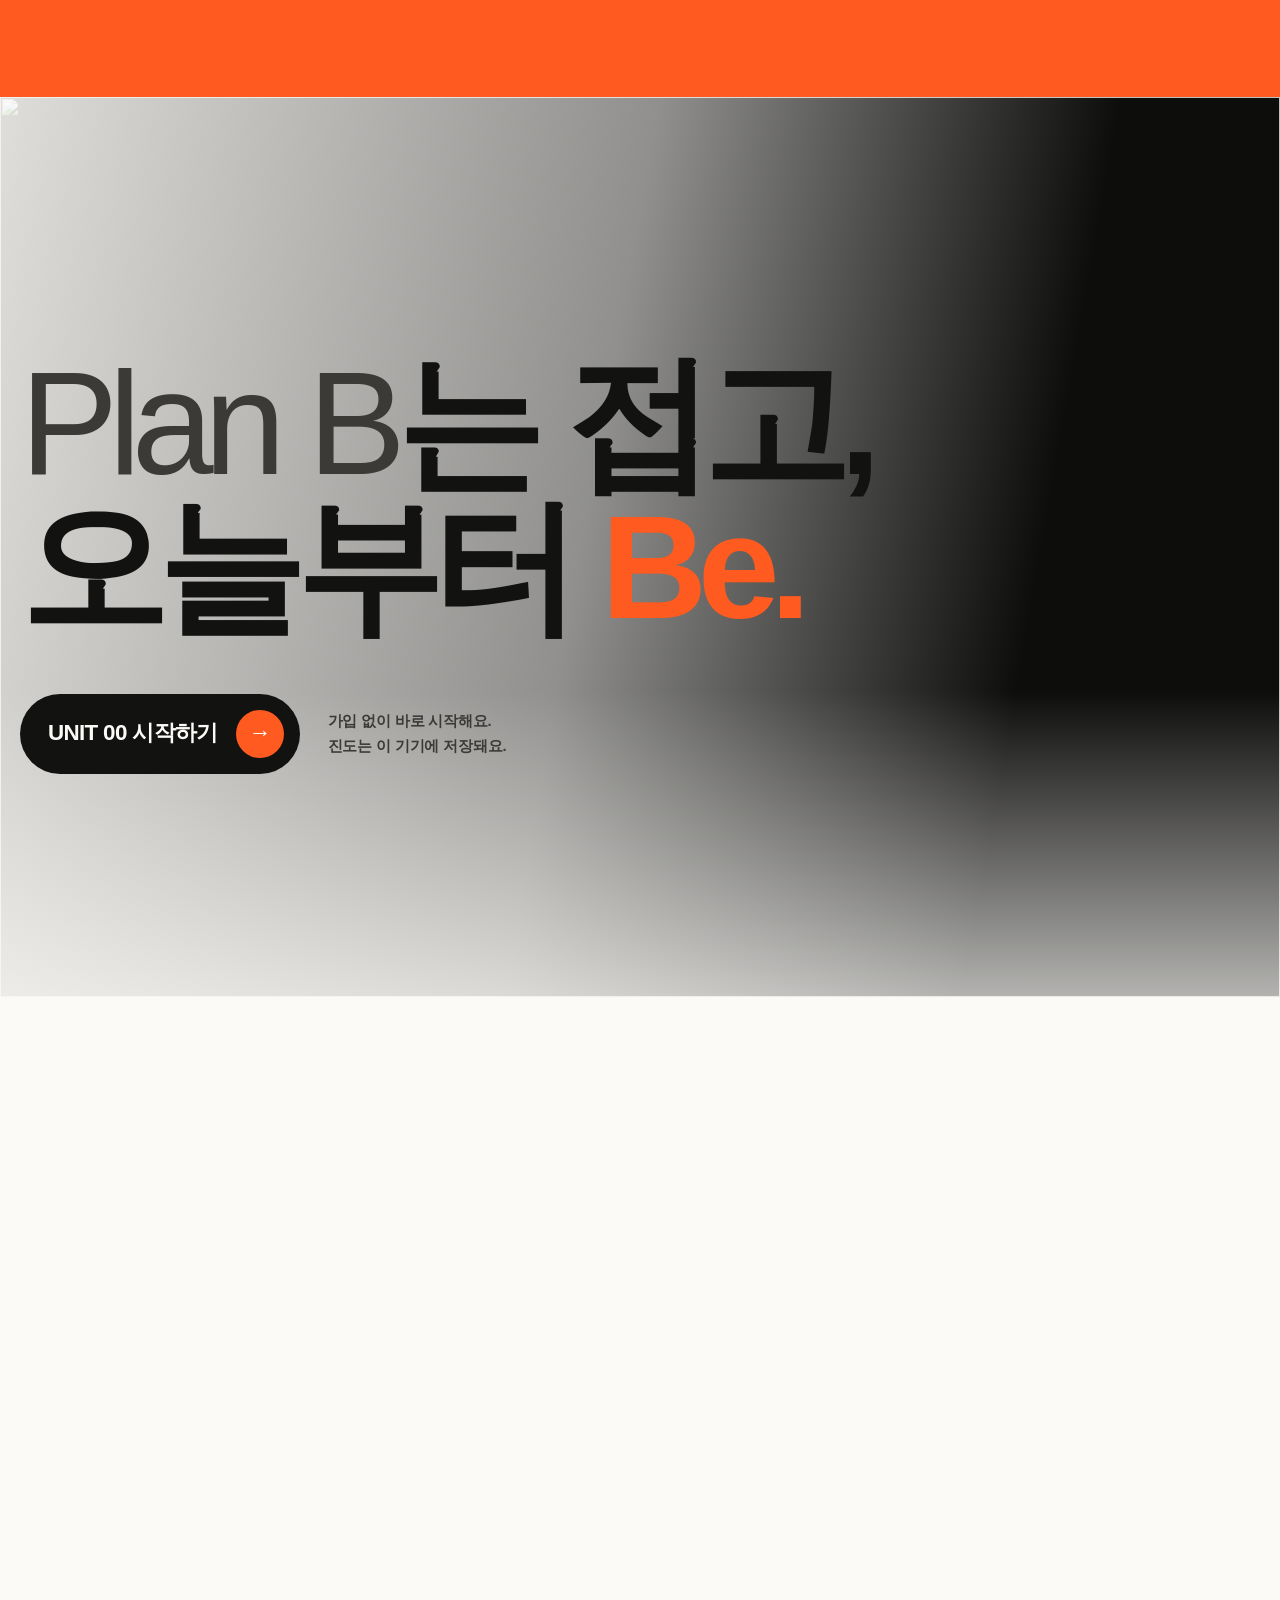
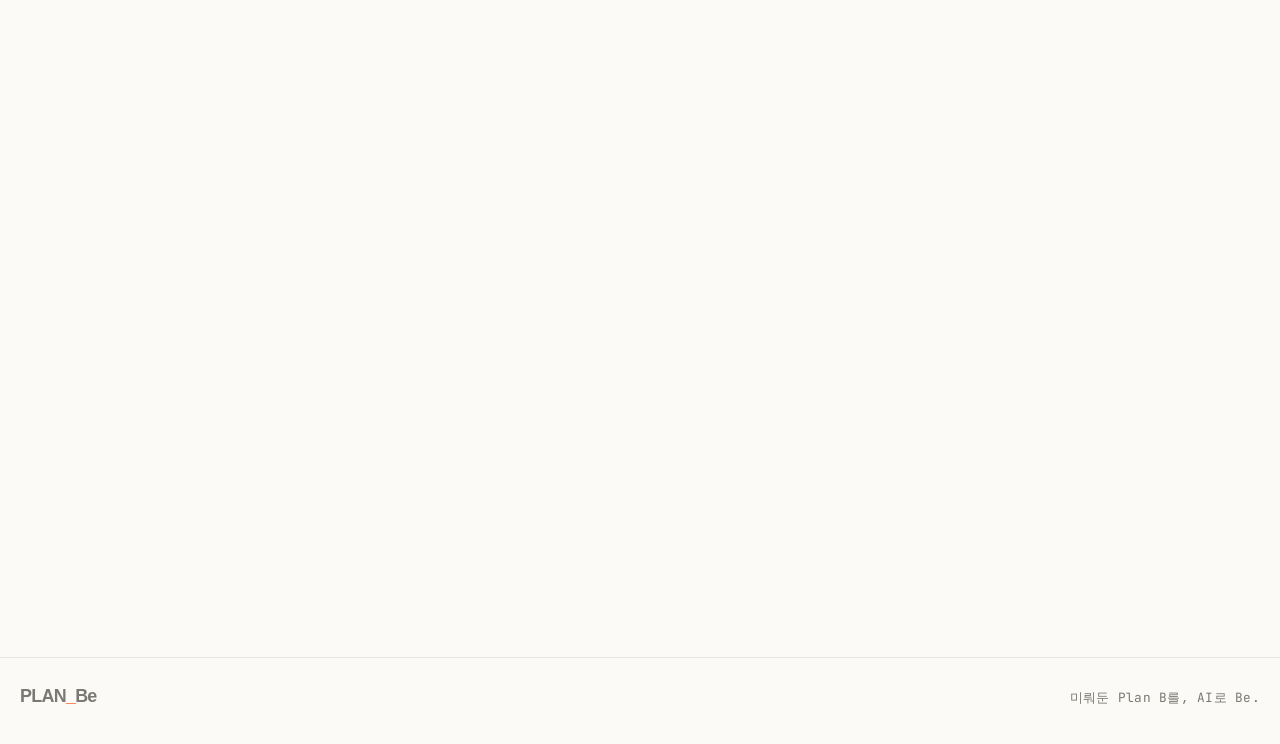
==== commit 789b844d: "내 도구 설정: 코딩 에이전트 사용자와 비사용자 내용 분리 + 플러그인 설명 - 시작 화면에 '주로 어디서 AI를 쓰나요?' 질문 추가 (자주 쓰는 사람만). 홈·유닛 머리에서 언" ====
--- a/site/index.html
+++ b/site/index.html
@@ -115,7 +115,7 @@
     <div class="course-head">
       <p class="label mono">CURRICULUM</p>
       <h2>하나의 바닥,<br>다섯 개의 길.</h2>
-      <p class="course-sub">STEP 1(대화와 공구함)은 모두 함께 듣고, 그다음은 배우는 목적에 따라 업무 효율·자동화, 아이디어·기획, 서비스 만들기, 콘텐츠·마케팅, 공부·리서치 중 하나로 갈라져요. 지금은 서비스 만들기 트랙이 열려 있고, 나머지는 차례로 열려요. 유닛은 늘 같은 순서로 배워요. 왜 → 개념 → 예시 → 따라하기 → 미션 → 퀴즈 → 스스로 점검. 끝낸 유닛은 1·3·7일 뒤에 다시 꺼내 복습해요.</p>
+      <p class="course-sub">STEP 1(대화와 공구함)은 모두 함께 듣고, 그다음은 배우는 목적에 따라 업무 효율·자동화, 아이디어·기획, 서비스 만들기, 콘텐츠·마케팅, 공부·리서치 중 하나로 갈라져요. 지금은 서비스 만들기 트랙이 열려 있고, 나머지는 차례로 열려요. Claude Code·Codex·Antigravity 같은 코딩 에이전트를 이미 쓰고 있다면, 시작 화면에서 고르면 그 도구 기준으로 따라하기가 바뀌어요. 유닛은 늘 같은 순서로 배워요. 왜 → 개념 → 예시 → 따라하기 → 미션 → 퀴즈 → 스스로 점검. 끝낸 유닛은 1·3·7일 뒤에 다시 꺼내 복습해요.</p>
     </div>
     <ol class="tracks-teaser" id="tracks" aria-label="다섯 트랙"></ol>
     <ol class="units" id="units"></ol>
--- a/site/assets/landing.css
+++ b/site/assets/landing.css
@@ -216,6 +216,15 @@
 .course-head h2 { font-size: clamp(2.2rem, 5vw, 4.2rem); font-weight: 830; line-height: 1.08; letter-spacing: -0.05em; }
 .course-sub { color: var(--ink-2); max-width: 32ch; }
 .units { list-style: none; margin: 0; padding: 0; display: grid; border-top: 1px solid var(--line); }
+.stage-line { display: grid; grid-template-columns: 6rem minmax(0, 1fr); gap: 8px 20px; padding: 26px 0; border-bottom: 1px solid var(--line); }
+.stage-line .mono { font-size: 0.8rem; font-weight: 600; color: var(--accent); letter-spacing: 0.04em; padding-top: 6px; }
+.stage-line h3 { font-size: clamp(1.3rem, 2.4vw, 1.8rem); font-weight: 800; letter-spacing: -0.035em; line-height: 1.25; }
+.stage-line h3 .bonus { font-style: normal; font-size: 0.5em; font-weight: 800; vertical-align: 0.35em; padding: 3px 8px; border-radius: 99px; background: var(--accent-soft); color: var(--accent); letter-spacing: 0; }
+.stage-line p { color: var(--ink-2); font-size: 0.98rem; margin-top: 6px; }
+.stage-line .chips { display: flex; flex-wrap: wrap; gap: 6px; margin-top: 12px; }
+.stage-line .chips a { font-size: 0.82rem; font-weight: 650; padding: 4px 10px; border-radius: 99px; border: 1px solid var(--line); background: #fff; color: var(--ink-2); text-decoration: none; }
+.stage-line .chips a:hover { border-color: var(--ink); color: var(--ink); }
+@media (max-width: 640px) { .stage-line { grid-template-columns: 1fr; } .stage-line .mono { padding-top: 0; } }
 .tracks-teaser { list-style: none; margin: 0 0 32px; padding: 0; display: grid; grid-template-columns: repeat(5, minmax(0, 1fr)); gap: 10px; }
 .tracks-teaser a { display: grid; gap: 6px; height: 100%; padding: 18px 16px; border-radius: 16px; border: 1px solid var(--line); background: #fff; text-decoration: none; color: var(--ink); transition: border-color 0.2s, transform 0.2s; }
 .tracks-teaser a:hover { border-color: var(--ink); transform: translateY(-2px); }
